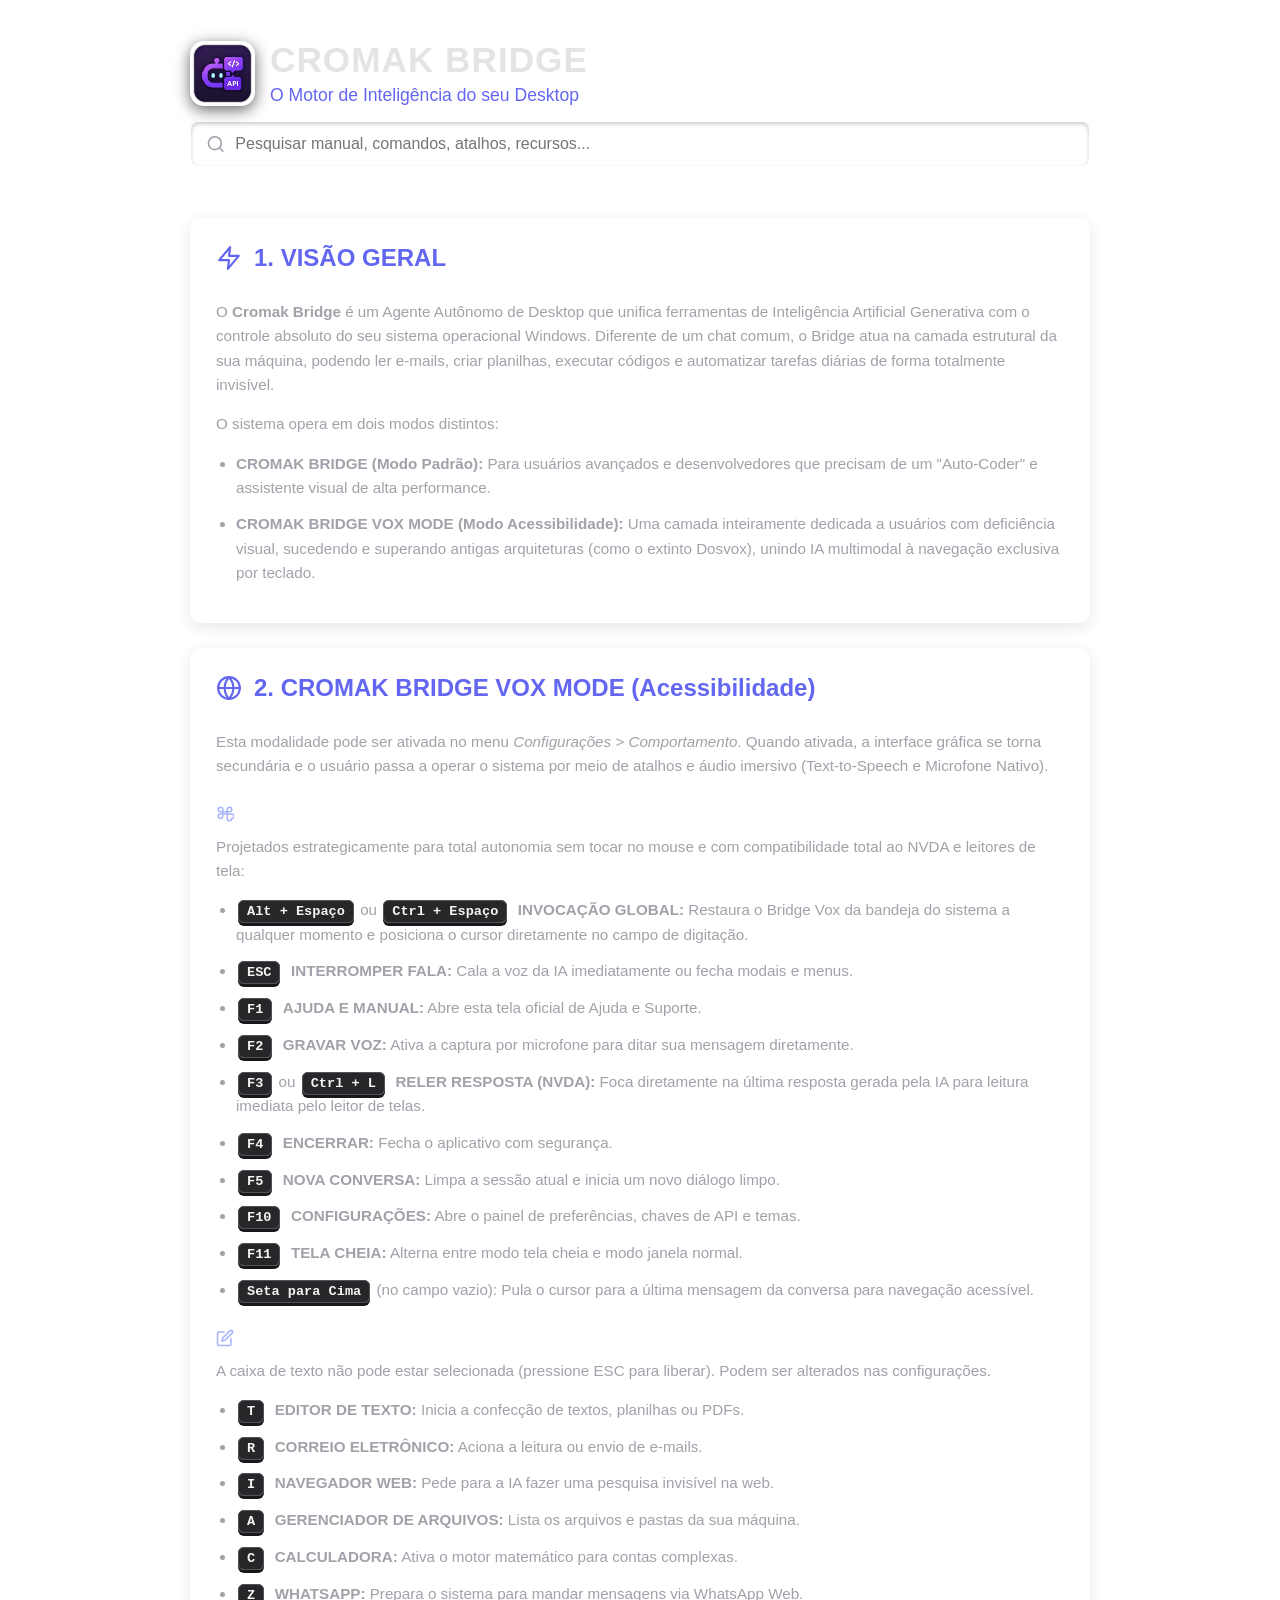
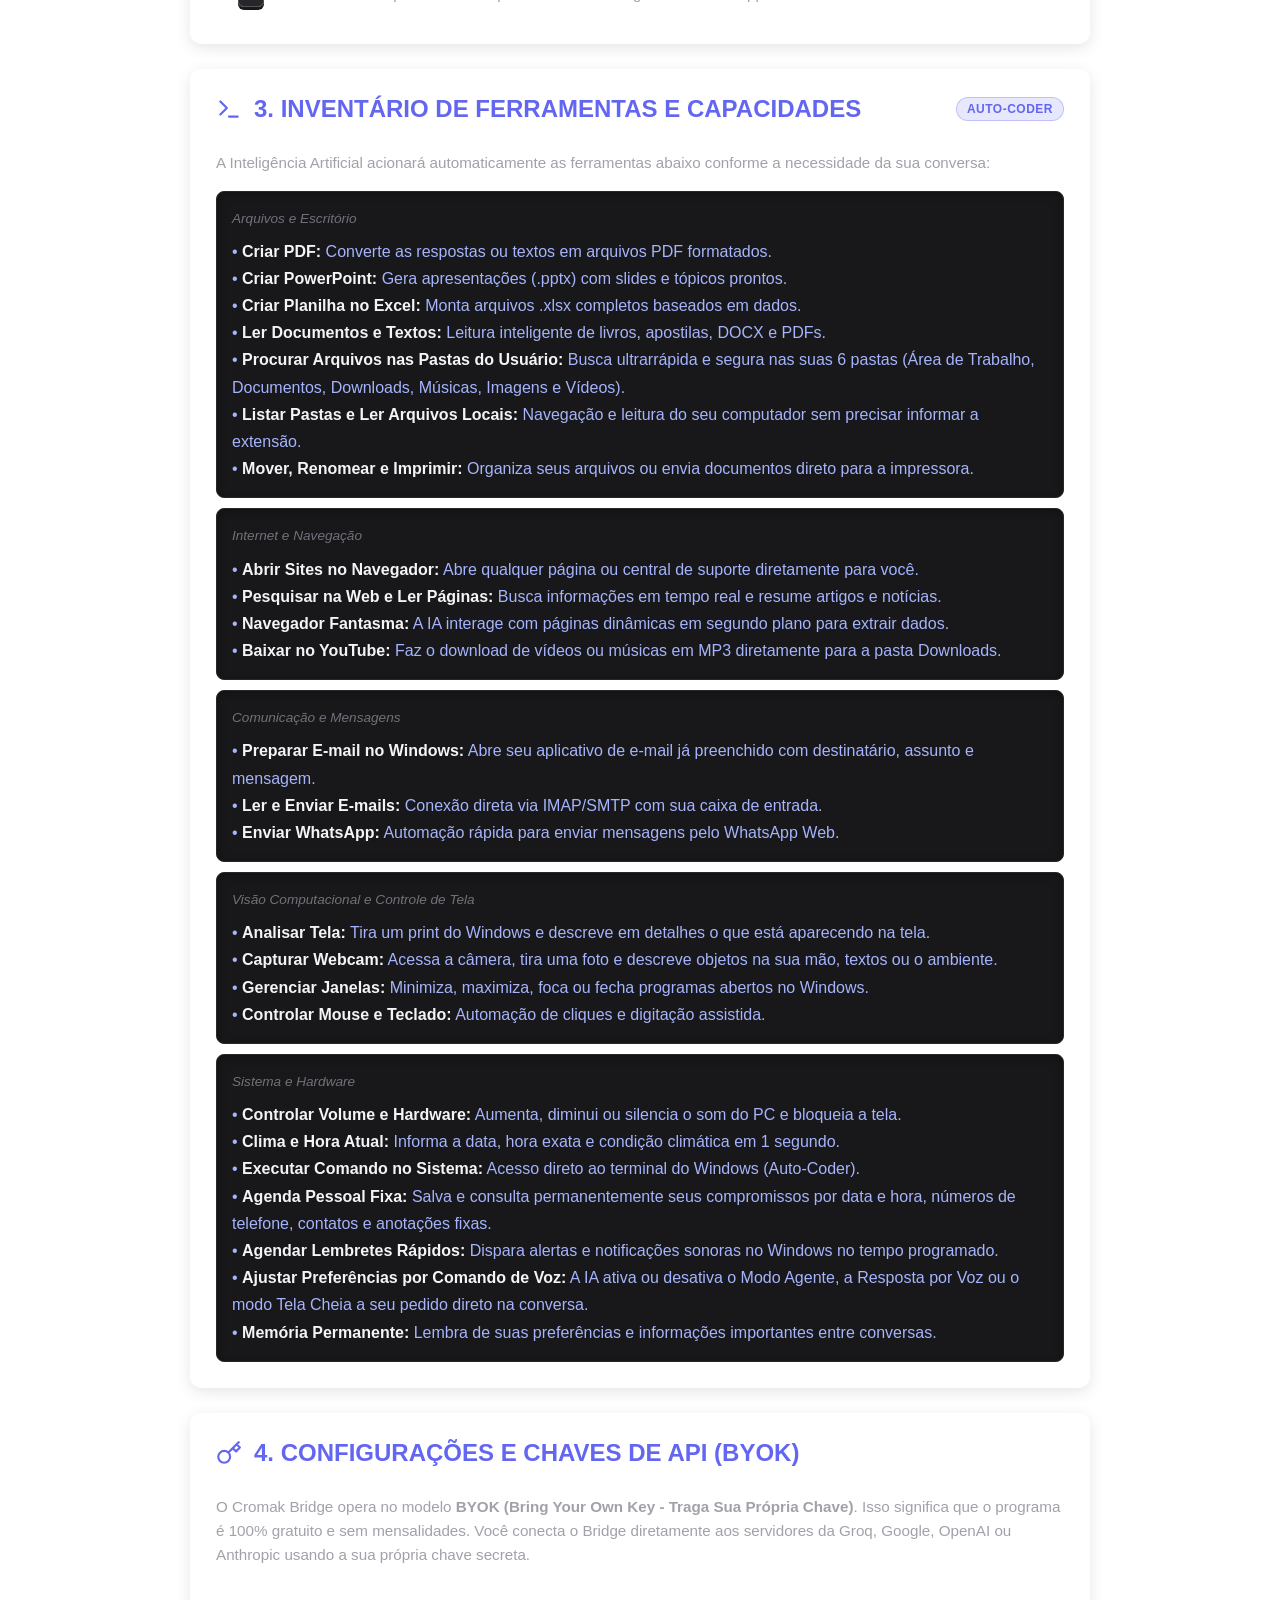
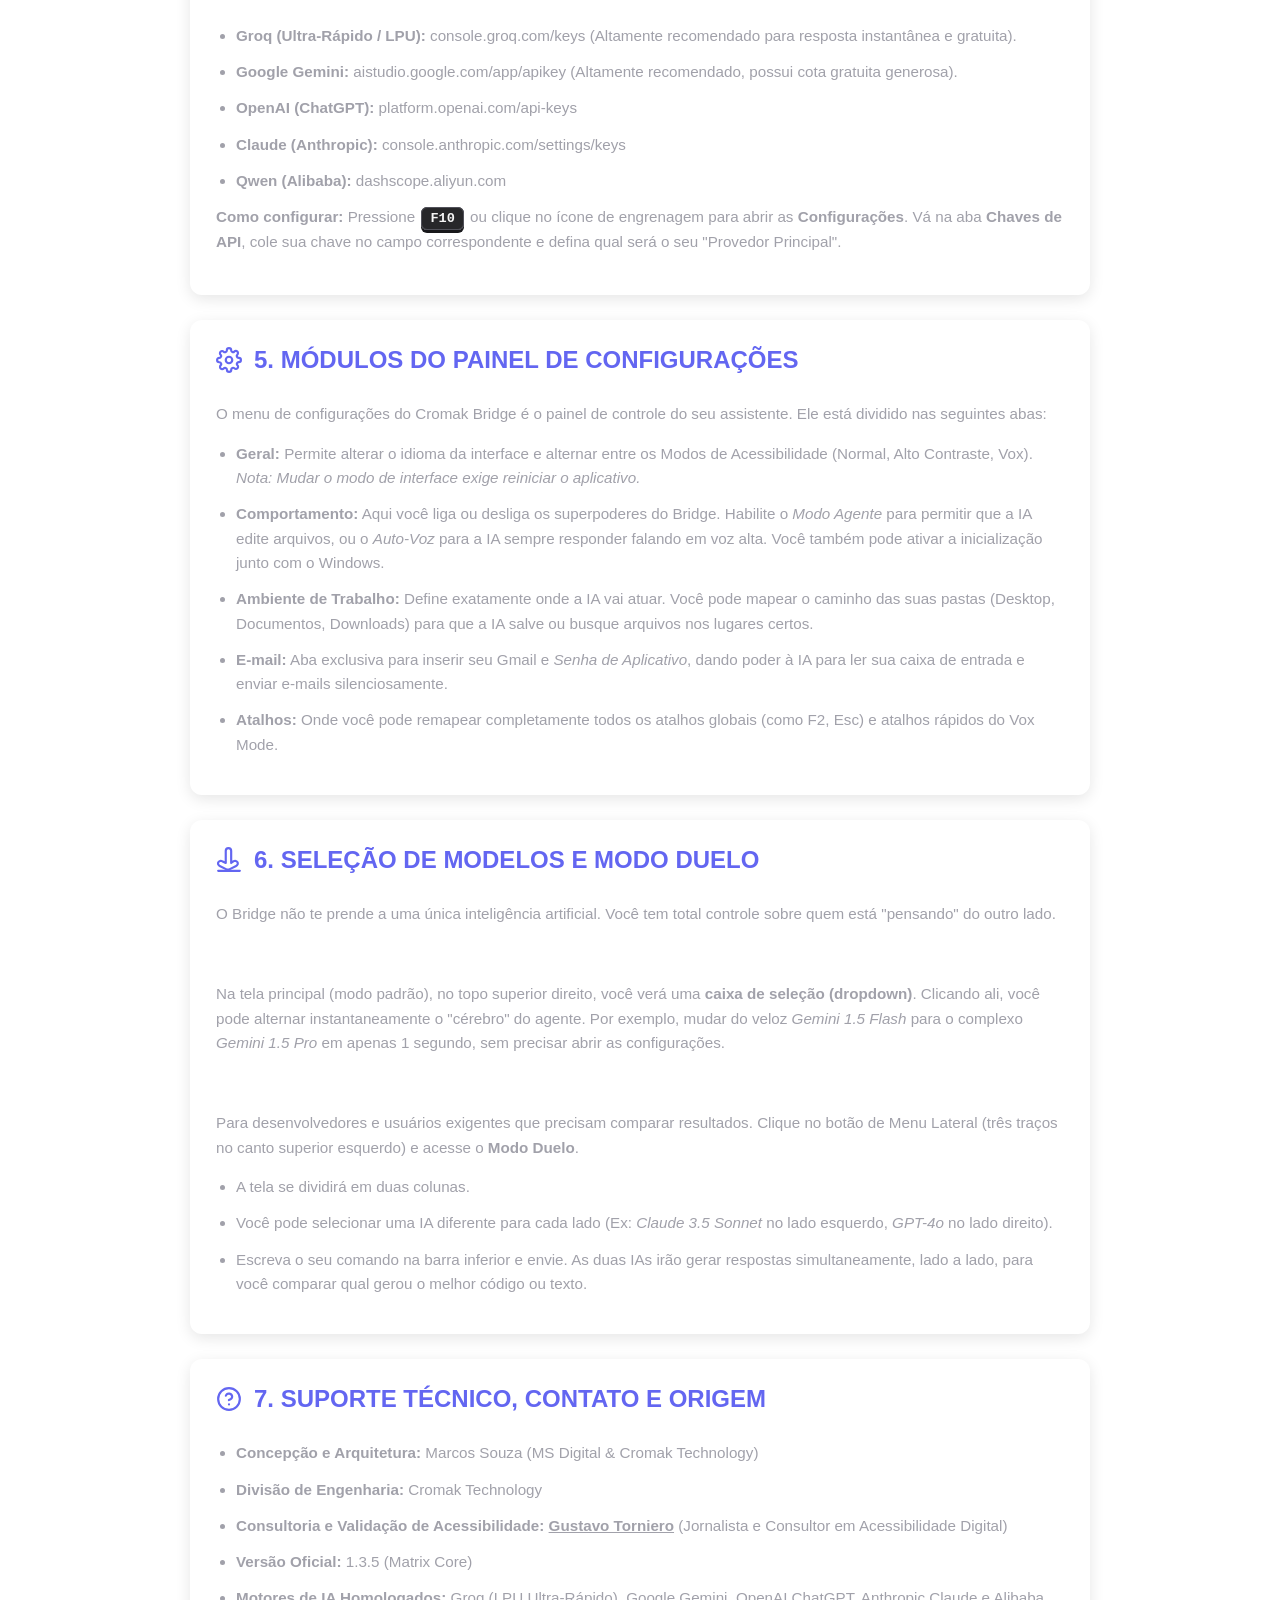
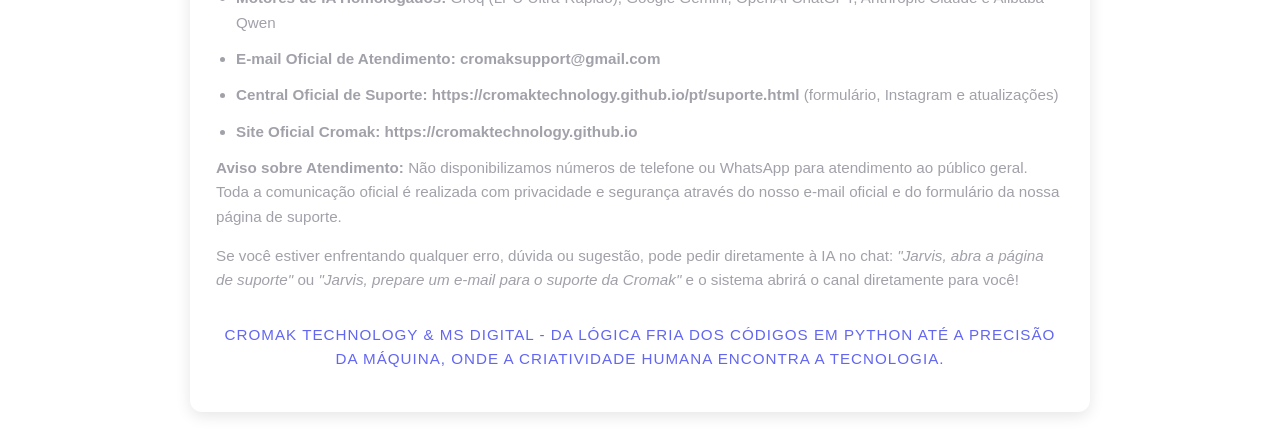
==== web/help.html @ 6c796ecb "Update Bridge Vox" ====
<!DOCTYPE html>
<html lang="pt-BR">
<head>
    <meta charset="UTF-8">
    <meta name="viewport" content="width=device-width, initial-scale=1.0">
    <title>Ajuda - Cromak Bridge</title>
    <link rel="icon" type="image/x-icon" href="cromak-bridge.ico">
    <link rel="stylesheet" href="lib/style.css">
    <style>
        body { padding: 40px; overflow-y: auto; align-items: flex-start; justify-content: flex-start; background: var(--bg-dark); font-family: 'Segoe UI', Tahoma, Geneva, Verdana, sans-serif; }
        .help-container { max-width: 900px; margin: 0 auto; width: 100%; }
        
        .help-header { border-bottom: 1px solid var(--border-glass); padding-bottom: 20px; margin-bottom: 30px; display: flex; flex-direction: column; gap: 15px; }
        .help-header-top { display: flex; align-items: center; gap: 15px; }
        .help-header h1 { font-size: 2.2rem; color: var(--text-primary); margin: 0; text-transform: uppercase; letter-spacing: 1px; }
        .help-header p { color: var(--accent-1); margin: 5px 0 0 0; font-weight: 500; font-size: 1.1rem; }
        
        .search-box { display: flex; align-items: center; background: var(--surface-1); border: 1px solid var(--border-glass); border-radius: 8px; padding: 12px 15px; box-shadow: inset 0 2px 4px rgba(0,0,0,0.2); }
        .search-box input { background: transparent; border: none; color: var(--text-primary); font-size: 1rem; width: 100%; outline: none; margin-left: 10px; }
        
        .help-section { background: rgba(255,255,255,0.02); border: 1px solid var(--border-glass); border-radius: 12px; padding: 25px; margin-bottom: 25px; transition: 0.3s; box-shadow: 0 4px 15px rgba(0,0,0,0.1); }
        .help-section:hover { border-color: rgba(99, 102, 241, 0.4); box-shadow: 0 4px 20px rgba(99, 102, 241, 0.15); transform: translateY(-2px); }
        
        .help-section h2 { color: var(--accent-1); font-size: 1.5rem; margin-top: 0; margin-bottom: 15px; display: flex; align-items: center; gap: 12px; border-bottom: 1px solid rgba(255,255,255,0.05); padding-bottom: 12px; }
        .help-section h3 { color: #fff; font-size: 1.1rem; margin-top: 25px; margin-bottom: 10px; display: flex; align-items: center; gap: 8px; }
        
        .help-section p { color: var(--text-secondary); line-height: 1.6; margin-bottom: 15px; font-size: 0.95rem; }
        .help-section ul { color: var(--text-secondary); line-height: 1.6; padding-left: 20px; font-size: 0.95rem; }
        .help-section li { margin-bottom: 12px; }
        
        .icon { stroke: var(--accent-1); width: 26px; height: 26px; }
        .sub-icon { stroke: #a5b4fc; width: 18px; height: 18px; }
        
        .cmd-block { background: #18181b; border: 1px solid #27272a; border-radius: 8px; padding: 15px; margin-top: 10px; font-family: monospace; color: #a5b4fc; line-height: 1.7; box-shadow: inset 0 2px 10px rgba(0,0,0,0.3); }
        .cmd-block span.title { color: #71717a; font-style: italic; display: block; margin-bottom: 8px; font-family: 'Segoe UI', sans-serif; font-size: 0.85rem; }
        .cmd-block b { color: #f4f4f5; }
        
        .kbd { background: #27272a; border: 1px solid #52525b; border-radius: 6px; padding: 3px 8px; color: #f4f4f5; font-size: 0.85rem; box-shadow: 0 3px 0 #18181b; font-family: monospace; font-weight: bold; margin: 0 2px; }
        
        .badge { background: rgba(99, 102, 241, 0.15); color: var(--accent-1); padding: 4px 10px; border-radius: 20px; font-size: 0.75rem; font-weight: bold; border: 1px solid rgba(99, 102, 241, 0.3); margin-left: auto; letter-spacing: 0.5px; }
        
        .no-results { display: none; text-align: center; color: var(--text-secondary); padding: 40px; font-size: 1.2rem; }
    </style>
</head>
<body>
    <div class="help-container">
        <div class="help-header">
            <div class="help-header-top">
                <img src="cromak-bridge.png" alt="Logo" width="65" style="border-radius: 14px; box-shadow: 0 4px 15px rgba(0,0,0,0.6);">
                <div>
                    <h1>CROMAK BRIDGE</h1>
                    <p>O Motor de Inteligência do seu Desktop</p>
                </div>
            </div>
            
            <div class="search-box">
                <svg viewBox="0 0 24 24" fill="none" stroke-width="2" stroke-linecap="round" stroke-linejoin="round" style="width: 20px; height: 20px; stroke: var(--text-secondary);"><circle cx="11" cy="11" r="8"></circle><line x1="21" y1="21" x2="16.65" y2="16.65"></line></svg>
                <input type="text" id="searchInput" placeholder="Pesquisar manual, comandos, atalhos, recursos..." onkeyup="filtrarAjuda()">
            </div>
        </div>

        <div id="noResults" class="no-results">Nenhum tópico encontrado para sua pesquisa.</div>

        <!-- VISÃO GERAL -->
        <div class="help-section searchable">
            <h2>
                <svg class="icon" viewBox="0 0 24 24" fill="none" stroke-width="2" stroke-linecap="round" stroke-linejoin="round"><polygon points="13 2 3 14 12 14 11 22 21 10 12 10 13 2"></polygon></svg>
                1. VISÃO GERAL
            </h2>
            <p>O <b>Cromak Bridge</b> é um Agente Autônomo de Desktop que unifica ferramentas de Inteligência Artificial Generativa com o controle absoluto do seu sistema operacional Windows. Diferente de um chat comum, o Bridge atua na camada estrutural da sua máquina, podendo ler e-mails, criar planilhas, executar códigos e automatizar tarefas diárias de forma totalmente invisível.</p>
            <p>O sistema opera em dois modos distintos:</p>
            <ul>
                <li><b>CROMAK BRIDGE (Modo Padrão):</b> Para usuários avançados e desenvolvedores que precisam de um "Auto-Coder" e assistente visual de alta performance.</li>
                <li><b>CROMAK BRIDGE VOX MODE (Modo Acessibilidade):</b> Uma camada inteiramente dedicada a usuários com deficiência visual, sucedendo e superando antigas arquiteturas (como o extinto Dosvox), unindo IA multimodal à navegação exclusiva por teclado.</li>
            </ul>
        </div>

        <!-- ACESSIBILIDADE E ATALHOS -->
        <div class="help-section searchable">
            <h2>
                <svg class="icon" viewBox="0 0 24 24" fill="none" stroke-width="2" stroke-linecap="round" stroke-linejoin="round"><circle cx="12" cy="12" r="10"></circle><path d="M12 2a14.5 14.5 0 0 0 0 20 14.5 14.5 0 0 0 0-20"></path><path d="M2 12h20"></path></svg>
                2. CROMAK BRIDGE VOX MODE (Acessibilidade)
            </h2>
            <p>Esta modalidade pode ser ativada no menu <i>Configurações > Comportamento</i>. Quando ativada, a interface gráfica se torna secundária e o usuário passa a operar o sistema por meio de atalhos e áudio imersivo (Text-to-Speech e Microfone Nativo).</p>
            
            <h3><svg class="sub-icon" viewBox="0 0 24 24" fill="none" stroke-width="2" stroke-linecap="round" stroke-linejoin="round"><path d="M18 3a3 3 0 0 0-3 3v12a3 3 0 0 0 3 3 3 3 0 0 0 3-3 3 3 0 0 0 3-3 3 3 0 0 0-3-3H6a3 3 0 0 0-3 3 3 3 0 0 0 3 3 3 3 0 0 0 3-3V6a3 3 0 0 0-3-3 3 3 0 0 0-3 3 3 3 0 0 0 3 3h12a3 3 0 0 0 3-3 3 3 0 0 0-3-3z"></path></svg> 2.1 ATALHOS GLOBAIS E DE NAVEGAÇÃO ACESSÍVEL</h3>
            <p>Projetados estrategicamente para total autonomia sem tocar no mouse e com compatibilidade total ao NVDA e leitores de tela:</p>
            <ul>
                <li><span class="kbd">Alt + Espaço</span> ou <span class="kbd">Ctrl + Espaço</span> &nbsp;<b>INVOCAÇÃO GLOBAL:</b> Restaura o Bridge Vox da bandeja do sistema a qualquer momento e posiciona o cursor diretamente no campo de digitação.</li>
                <li><span class="kbd">ESC</span> &nbsp;<b>INTERROMPER FALA:</b> Cala a voz da IA imediatamente ou fecha modais e menus.</li>
                <li><span class="kbd">F1</span> &nbsp;<b>AJUDA E MANUAL:</b> Abre esta tela oficial de Ajuda e Suporte.</li>
                <li><span class="kbd">F2</span> &nbsp;<b>GRAVAR VOZ:</b> Ativa a captura por microfone para ditar sua mensagem diretamente.</li>
                <li><span class="kbd">F3</span> ou <span class="kbd">Ctrl + L</span> &nbsp;<b>RELER RESPOSTA (NVDA):</b> Foca diretamente na última resposta gerada pela IA para leitura imediata pelo leitor de telas.</li>
                <li><span class="kbd">F4</span> &nbsp;<b>ENCERRAR:</b> Fecha o aplicativo com segurança.</li>
                <li><span class="kbd">F5</span> &nbsp;<b>NOVA CONVERSA:</b> Limpa a sessão atual e inicia um novo diálogo limpo.</li>
                <li><span class="kbd">F10</span> &nbsp;<b>CONFIGURAÇÕES:</b> Abre o painel de preferências, chaves de API e temas.</li>
                <li><span class="kbd">F11</span> &nbsp;<b>TELA CHEIA:</b> Alterna entre modo tela cheia e modo janela normal.</li>
                <li><span class="kbd">Seta para Cima</span> (no campo vazio): Pula o cursor para a última mensagem da conversa para navegação acessível.</li>
            </ul>

            <h3><svg class="sub-icon" viewBox="0 0 24 24" fill="none" stroke-width="2" stroke-linecap="round" stroke-linejoin="round"><path d="M11 4H4a2 2 0 0 0-2 2v14a2 2 0 0 0 2 2h14a2 2 0 0 0 2-2v-7"></path><path d="M18.5 2.5a2.121 2.121 0 0 1 3 3L12 15l-4 1 1-4 9.5-9.5z"></path></svg> 2.2 ATALHOS DE ACESSOS RÁPIDOS (Letra Única)</h3>
            <p>A caixa de texto não pode estar selecionada (pressione ESC para liberar). Podem ser alterados nas configurações.</p>
            <ul>
                <li><span class="kbd">T</span> &nbsp;<b>EDITOR DE TEXTO:</b> Inicia a confecção de textos, planilhas ou PDFs.</li>
                <li><span class="kbd">R</span> &nbsp;<b>CORREIO ELETRÔNICO:</b> Aciona a leitura ou envio de e-mails.</li>
                <li><span class="kbd">I</span> &nbsp;<b>NAVEGADOR WEB:</b> Pede para a IA fazer uma pesquisa invisível na web.</li>
                <li><span class="kbd">A</span> &nbsp;<b>GERENCIADOR DE ARQUIVOS:</b> Lista os arquivos e pastas da sua máquina.</li>
                <li><span class="kbd">C</span> &nbsp;<b>CALCULADORA:</b> Ativa o motor matemático para contas complexas.</li>
                <li><span class="kbd">Z</span> &nbsp;<b>WHATSAPP:</b> Prepara o sistema para mandar mensagens via WhatsApp Web.</li>
            </ul>
        </div>

        <!-- CAPACIDADES DO MOTOR -->
        <div class="help-section searchable">
            <h2>
                <svg aria-hidden="true" class="icon" viewBox="0 0 24 24" fill="none" stroke-width="2" stroke-linecap="round" stroke-linejoin="round"><polyline points="4 17 10 11 4 5"></polyline><line x1="12" y1="19" x2="20" y2="19"></line></svg>
                3. INVENTÁRIO DE FERRAMENTAS E CAPACIDADES
                <span class="badge">AUTO-CODER</span>
            </h2>
            <p>A Inteligência Artificial acionará automaticamente as ferramentas abaixo conforme a necessidade da sua conversa:</p>

            <div class="cmd-block" style="font-family: 'Segoe UI', sans-serif;">
                <span class="title">Arquivos e Escritório</span>
                • <b>Criar PDF:</b> Converte as respostas ou textos em arquivos PDF formatados.<br>
                • <b>Criar PowerPoint:</b> Gera apresentações (.pptx) com slides e tópicos prontos.<br>
                • <b>Criar Planilha no Excel:</b> Monta arquivos .xlsx completos baseados em dados.<br>
                • <b>Ler Documentos e Textos:</b> Leitura inteligente de livros, apostilas, DOCX e PDFs.<br>
                • <b>Procurar Arquivos nas Pastas do Usuário:</b> Busca ultrarrápida e segura nas suas 6 pastas (Área de Trabalho, Documentos, Downloads, Músicas, Imagens e Vídeos).<br>
                • <b>Listar Pastas e Ler Arquivos Locais:</b> Navegação e leitura do seu computador sem precisar informar a extensão.<br>
                • <b>Mover, Renomear e Imprimir:</b> Organiza seus arquivos ou envia documentos direto para a impressora.
            </div>

            <div class="cmd-block" style="font-family: 'Segoe UI', sans-serif;">
                <span class="title">Internet e Navegação</span>
                • <b>Abrir Sites no Navegador:</b> Abre qualquer página ou central de suporte diretamente para você.<br>
                • <b>Pesquisar na Web e Ler Páginas:</b> Busca informações em tempo real e resume artigos e notícias.<br>
                • <b>Navegador Fantasma:</b> A IA interage com páginas dinâmicas em segundo plano para extrair dados.<br>
                • <b>Baixar no YouTube:</b> Faz o download de vídeos ou músicas em MP3 diretamente para a pasta Downloads.
            </div>

            <div class="cmd-block" style="font-family: 'Segoe UI', sans-serif;">
                <span class="title">Comunicação e Mensagens</span>
                • <b>Preparar E-mail no Windows:</b> Abre seu aplicativo de e-mail já preenchido com destinatário, assunto e mensagem.<br>
                • <b>Ler e Enviar E-mails:</b> Conexão direta via IMAP/SMTP com sua caixa de entrada.<br>
                • <b>Enviar WhatsApp:</b> Automação rápida para enviar mensagens pelo WhatsApp Web.
            </div>

            <div class="cmd-block" style="font-family: 'Segoe UI', sans-serif;">
                <span class="title">Visão Computacional e Controle de Tela</span>
                • <b>Analisar Tela:</b> Tira um print do Windows e descreve em detalhes o que está aparecendo na tela.<br>
                • <b>Capturar Webcam:</b> Acessa a câmera, tira uma foto e descreve objetos na sua mão, textos ou o ambiente.<br>
                • <b>Gerenciar Janelas:</b> Minimiza, maximiza, foca ou fecha programas abertos no Windows.<br>
                • <b>Controlar Mouse e Teclado:</b> Automação de cliques e digitação assistida.
            </div>

            <div class="cmd-block" style="font-family: 'Segoe UI', sans-serif;">
                <span class="title">Sistema e Hardware</span>
                • <b>Controlar Volume e Hardware:</b> Aumenta, diminui ou silencia o som do PC e bloqueia a tela.<br>
                • <b>Clima e Hora Atual:</b> Informa a data, hora exata e condição climática em 1 segundo.<br>
                • <b>Executar Comando no Sistema:</b> Acesso direto ao terminal do Windows (Auto-Coder).<br>
                • <b>Agenda Pessoal Fixa:</b> Salva e consulta permanentemente seus compromissos por data e hora, números de telefone, contatos e anotações fixas.<br>
                • <b>Agendar Lembretes Rápidos:</b> Dispara alertas e notificações sonoras no Windows no tempo programado.<br>
                • <b>Ajustar Preferências por Comando de Voz:</b> A IA ativa ou desativa o Modo Agente, a Resposta por Voz ou o modo Tela Cheia a seu pedido direto na conversa.<br>
                • <b>Memória Permanente:</b> Lembra de suas preferências e informações importantes entre conversas.
            </div>
        </div>

        
        <!-- CHAVES DE API -->
        <div class="help-section searchable">
            <h2>
                <svg aria-hidden="true" class="icon" viewBox="0 0 24 24" fill="none" stroke-width="2" stroke-linecap="round" stroke-linejoin="round"><path d="M21 2l-2 2m-7.61 7.61a5.5 5.5 0 1 1-7.778 7.778 5.5 5.5 0 0 1 7.777-7.777zm0 0L15.5 7.5m0 0l3 3L22 7l-3-3m-3.5 3.5L19 4"></path></svg>
                4. CONFIGURAÇÕES E CHAVES DE API (BYOK)
            </h2>
            <p>O Cromak Bridge opera no modelo <b>BYOK (Bring Your Own Key - Traga Sua Própria Chave)</b>. Isso significa que o programa é 100% gratuito e sem mensalidades. Você conecta o Bridge diretamente aos servidores da Groq, Google, OpenAI ou Anthropic usando a sua própria chave secreta.</p>
            
            <h3>Onde conseguir suas chaves (API Keys):</h3>
            <ul>
                <li><b>Groq (Ultra-Rápido / LPU):</b> <a href="#" onclick="pywebview.api.abrir_link('https://console.groq.com/keys')" style="color: var(--accent-2);">console.groq.com/keys</a> (Altamente recomendado para resposta instantânea e gratuita).</li>
                <li><b>Google Gemini:</b> <a href="#" onclick="pywebview.api.abrir_link('https://aistudio.google.com/app/apikey')" style="color: var(--accent-2);">aistudio.google.com/app/apikey</a> (Altamente recomendado, possui cota gratuita generosa).</li>
                <li><b>OpenAI (ChatGPT):</b> <a href="#" onclick="pywebview.api.abrir_link('https://platform.openai.com/api-keys')" style="color: var(--accent-2);">platform.openai.com/api-keys</a></li>
                <li><b>Claude (Anthropic):</b> <a href="#" onclick="pywebview.api.abrir_link('https://console.anthropic.com/settings/keys')" style="color: var(--accent-2);">console.anthropic.com/settings/keys</a></li>
                <li><b>Qwen (Alibaba):</b> <a href="#" onclick="pywebview.api.abrir_link('https://dashscope.aliyun.com/')" style="color: var(--accent-2);">dashscope.aliyun.com</a></li>
            </ul>
            <p><b>Como configurar:</b> Pressione <span class="kbd">F10</span> ou clique no ícone de engrenagem para abrir as <b>Configurações</b>. Vá na aba <b>Chaves de API</b>, cole sua chave no campo correspondente e defina qual será o seu "Provedor Principal".</p>
        </div>

        <!-- MÓDULOS DE CONFIGURAÇÃO -->
        <div class="help-section searchable">
            <h2>
                <svg class="icon" viewBox="0 0 24 24" fill="none" stroke-width="2" stroke-linecap="round" stroke-linejoin="round"><circle cx="12" cy="12" r="3"></circle><path d="M19.4 15a1.65 1.65 0 0 0 .33 1.82l.06.06a2 2 0 0 1 0 2.83 2 2 0 0 1-2.83 0l-.06-.06a1.65 1.65 0 0 0-1.82-.33 1.65 1.65 0 0 0-1 1.51V21a2 2 0 0 1-2 2 2 2 0 0 1-2-2v-.09A1.65 1.65 0 0 0 9 19.4a1.65 1.65 0 0 0-1.82.33l-.06.06a2 2 0 0 1-2.83 0 2 2 0 0 1 0-2.83l.06-.06a1.65 1.65 0 0 0 .33-1.82 1.65 1.65 0 0 0-1.51-1H3a2 2 0 0 1-2-2 2 2 0 0 1 2-2h.09A1.65 1.65 0 0 0 4.6 9a1.65 1.65 0 0 0-.33-1.82l-.06-.06a2 2 0 0 1 0-2.83 2 2 0 0 1 2.83 0l.06.06a1.65 1.65 0 0 0 1.82.33H9a1.65 1.65 0 0 0 1-1.51V3a2 2 0 0 1 2-2 2 2 0 0 1 2 2v.09a1.65 1.65 0 0 0 1 1.51 1.65 1.65 0 0 0 1.82-.33l.06-.06a2 2 0 0 1 2.83 0 2 2 0 0 1 0 2.83l-.06.06a1.65 1.65 0 0 0-.33 1.82V9a1.65 1.65 0 0 0 1.51 1H21a2 2 0 0 1 2 2 2 2 0 0 1-2 2h-.09a1.65 1.65 0 0 0-1.51 1z"></path></svg>
                5. MÓDULOS DO PAINEL DE CONFIGURAÇÕES
            </h2>
            <p>O menu de configurações do Cromak Bridge é o painel de controle do seu assistente. Ele está dividido nas seguintes abas:</p>
            <ul>
                <li><b>Geral:</b> Permite alterar o idioma da interface e alternar entre os Modos de Acessibilidade (Normal, Alto Contraste, Vox). <i>Nota: Mudar o modo de interface exige reiniciar o aplicativo.</i></li>
                <li><b>Comportamento:</b> Aqui você liga ou desliga os superpoderes do Bridge. Habilite o <i>Modo Agente</i> para permitir que a IA edite arquivos, ou o <i>Auto-Voz</i> para a IA sempre responder falando em voz alta. Você também pode ativar a inicialização junto com o Windows.</li>
                <li><b>Ambiente de Trabalho:</b> Define exatamente onde a IA vai atuar. Você pode mapear o caminho das suas pastas (Desktop, Documentos, Downloads) para que a IA salve ou busque arquivos nos lugares certos.</li>
                <li><b>E-mail:</b> Aba exclusiva para inserir seu Gmail e <i>Senha de Aplicativo</i>, dando poder à IA para ler sua caixa de entrada e enviar e-mails silenciosamente.</li>
                <li><b>Atalhos:</b> Onde você pode remapear completamente todos os atalhos globais (como F2, Esc) e atalhos rápidos do Vox Mode.</li>
            </ul>
        </div>

        <!-- SELEÇÃO E DUELO -->
        <div class="help-section searchable">
            <h2>
                <svg class="icon" viewBox="0 0 24 24" fill="none" stroke-width="2" stroke-linecap="round" stroke-linejoin="round"><path d="M14 14.76V3.5a2.5 2.5 0 0 0-5 0v11.26l-3.32-1.66a2.5 2.5 0 1 0-2.23 4.46l5.77 2.88a4 4 0 0 0 3.56 0l5.77-2.88a2.5 2.5 0 1 0-2.23-4.46L14 14.76z"></path><path d="M22 22H2"></path></svg>
                6. SELEÇÃO DE MODELOS E MODO DUELO
            </h2>
            <p>O Bridge não te prende a uma única inteligência artificial. Você tem total controle sobre quem está "pensando" do outro lado.</p>
            
            <h3>Troca Rápida na Interface</h3>
            <p>Na tela principal (modo padrão), no topo superior direito, você verá uma <b>caixa de seleção (dropdown)</b>. Clicando ali, você pode alternar instantaneamente o "cérebro" do agente. Por exemplo, mudar do veloz <i>Gemini 1.5 Flash</i> para o complexo <i>Gemini 1.5 Pro</i> em apenas 1 segundo, sem precisar abrir as configurações.</p>

            <h3>Modo Duelo (Tela Dividida)</h3>
            <p>Para desenvolvedores e usuários exigentes que precisam comparar resultados. Clique no botão de Menu Lateral (três traços no canto superior esquerdo) e acesse o <b>Modo Duelo</b>.</p>
            <ul>
                <li>A tela se dividirá em duas colunas.</li>
                <li>Você pode selecionar uma IA diferente para cada lado (Ex: <i>Claude 3.5 Sonnet</i> no lado esquerdo, <i>GPT-4o</i> no lado direito).</li>
                <li>Escreva o seu comando na barra inferior e envie. As duas IAs irão gerar respostas simultaneamente, lado a lado, para você comparar qual gerou o melhor código ou texto.</li>
            </ul>
        </div>

<!-- SUPORTE -->
        <div class="help-section searchable">
            <h2>
                <svg class="icon" viewBox="0 0 24 24" fill="none" stroke-width="2" stroke-linecap="round" stroke-linejoin="round"><circle cx="12" cy="12" r="10"></circle><path d="M9.09 9a3 3 0 0 1 5.83 1c0 2-3 3-3 3"></path><line x1="12" y1="17" x2="12.01" y2="17"></line></svg>
                7. SUPORTE TÉCNICO, CONTATO E ORIGEM
            </h2>
            <ul>
                <li><b>Concepção e Arquitetura:</b> Marcos Souza (MS Digital & Cromak Technology)</li>
                <li><b>Divisão de Engenharia:</b> Cromak Technology</li>
                <li><b>Consultoria e Validação de Acessibilidade:</b> <a href="https://torniero.com.br" target="_blank" style="color: var(--accent-2); text-decoration: underline; font-weight: bold;">Gustavo Torniero</a> (Jornalista e Consultor em Acessibilidade Digital)</li>
                <li><b>Versão Oficial:</b> 1.3.5 (Matrix Core)</li>
                <li><b>Motores de IA Homologados:</b> Groq (LPU Ultra-Rápido), Google Gemini, OpenAI ChatGPT, Anthropic Claude e Alibaba Qwen</li>
                <li><b>E-mail Oficial de Atendimento:</b> <a href="mailto:cromaksupport@gmail.com" style="color: var(--accent-2); text-decoration: none; font-weight: bold;">cromaksupport@gmail.com</a></li>
                <li><b>Central Oficial de Suporte:</b> <a href="https://cromaktechnology.github.io/pt/suporte.html" style="color: var(--accent-2); text-decoration: none; font-weight: bold;">https://cromaktechnology.github.io/pt/suporte.html</a> (formulário, Instagram e atualizações)</li>
                <li><b>Site Oficial Cromak:</b> <a href="https://cromaktechnology.github.io" style="color: var(--accent-2); text-decoration: none; font-weight: bold;">https://cromaktechnology.github.io</a></li>
            </ul>
            <p><b>Aviso sobre Atendimento:</b> Não disponibilizamos números de telefone ou WhatsApp para atendimento ao público geral. Toda a comunicação oficial é realizada com privacidade e segurança através do nosso e-mail oficial e do formulário da nossa página de suporte.</p>
            <p>Se você estiver enfrentando qualquer erro, dúvida ou sugestão, pode pedir diretamente à IA no chat: <i>"Jarvis, abra a página de suporte"</i> ou <i>"Jarvis, prepare um e-mail para o suporte da Cromak"</i> e o sistema abrirá o canal diretamente para você!</p>
            <p style="text-align: center; color: var(--accent-1); margin-top: 30px; font-weight: 500; letter-spacing: 1px;">CROMAK TECHNOLOGY & MS DIGITAL - DA LÓGICA FRIA DOS CÓDIGOS EM PYTHON ATÉ A PRECISÃO DA MÁQUINA, ONDE A CRIATIVIDADE HUMANA ENCONTRA A TECNOLOGIA.</p>
        </div>
    </div>

    <script>
        function filtrarAjuda() {
            let input = document.getElementById('searchInput');
            let filter = input.value.toUpperCase();
            let sections = document.getElementsByClassName('searchable');
            let hasResults = false;

            for (let i = 0; i < sections.length; i++) {
                let txtValue = sections[i].textContent || sections[i].innerText;
                if (txtValue.toUpperCase().indexOf(filter) > -1) {
                    sections[i].style.display = "";
                    hasResults = true;
                } else {
                    sections[i].style.display = "none";
                }
            }
            document.getElementById('noResults').style.display = hasResults ? 'none' : 'block';
        }
    </script>
</body>
</html>
---- web/lib/style.css ----
/* 1. VARIÁVEIS E CORES GLOBAIS */
        :root { --bg-primary: #09090b; --bg-glass: rgba(24, 24, 27, 0.7); --border-glass: rgba(255, 255, 255, 0.04); --text-primary: #e4e4e7; --text-secondary: #a1a1aa; --accent-1: #6366f1; --accent-gradient: linear-gradient(135deg, #6366f1 0%, #8b5cf6 100%); --success: #10b981; --radius: 16px; --transition: all 0.3s ease; }
        
        /* 2. BASE E TIPOGRAFIA */
        * { margin: 0; padding: 0; box-sizing: border-box; }
        body { font-family: 'Inter', sans-serif; background-color: var(--bg-primary); color: var(--text-primary); height: 100vh; overflow: hidden; display: flex; user-select: text; -webkit-user-select: text; }
        a { color: var(--accent-1); text-decoration: none; border-bottom: 1px dashed transparent; transition: var(--transition); }
        a:hover { color: #8b5cf6; border-bottom: 1px dashed #8b5cf6; }
        ::-webkit-scrollbar { width: 6px; }
        ::-webkit-scrollbar-thumb { background: rgba(255,255,255,0.1); border-radius: 10px; }
        
        /* 3. ESTRUTURA E BACKGROUND */
        #particleCanvas { position: fixed; top: 0; left: 0; width: 100%; height: 100%; z-index: 0; pointer-events: none; }
        .app-container { position: relative; z-index: 1; display: flex; width: 100%; height: 100%; padding: 16px; gap: 16px; }
        
        /* 4. MENU LATERAL (SIDEBAR) */
        .sidebar { width: 280px; background: var(--bg-glass); backdrop-filter: blur(6px); border: 1px solid var(--border-glass); border-radius: var(--radius); padding: 24px; display: flex; flex-direction: column; gap: 16px; transition: all 0.3s cubic-bezier(0.4, 0, 0.2, 1); }
.sidebar.desktop-hidden { width: 0 !important; padding-left: 0 !important; padding-right: 0 !important; border-width: 0 !important; margin-right: -16px; opacity: 0; overflow: hidden; }
        .logo-icon { display: none; }
        .logo-icon-img { width: 28px; height: 28px; border-radius: 6px; object-fit: cover; box-shadow: 0 4px 12px rgba(99, 102, 241, 0.4); flex-shrink: 0; }
        .logo { display: flex; align-items: center; gap: 10px; font-size: 1.4rem; font-weight: 700; background: var(--accent-gradient); -webkit-background-clip: text; background-clip: text; -webkit-text-fill-color: transparent; }
        .btn-new-chat { background: var(--accent-gradient); color: white; border: none; padding: 14px 20px; border-radius: 12px; font-weight: 600; cursor: pointer; transition: var(--transition); display: flex; align-items: center; justify-content: center; gap: 8px; width: 100%; }
        .btn-new-chat:hover { transform: translateY(-2px); box-shadow: 0 8px 25px rgba(99, 102, 241, 0.5); }
        .search-container { position: relative; width: 100%; }
        .search-container svg { position: absolute; left: 12px; top: 50%; transform: translateY(-50%); color: var(--text-secondary); pointer-events: none; }
        .search-bar { background: rgba(0,0,0,0.2); border: 1px solid var(--border-glass); color: white; padding: 10px 15px 10px 36px; border-radius: 8px; width: 100%; outline: none; font-size: 0.9rem; transition: var(--transition); }
        .search-bar:focus { border-color: var(--accent-1); }
        .session-list { flex: 1; overflow-y: auto; display: flex; flex-direction: column; gap: 5px; }
        .session-item { display: flex; justify-content: space-between; align-items: center; padding: 12px; border-radius: 8px; cursor: pointer; font-size: 0.9rem; color: var(--text-secondary); transition: 0.2s; border-left: 3px solid transparent; }
        .session-item:hover { background: rgba(255,255,255,0.05); color: var(--text-primary); }
        .session-item.active { background: rgba(99, 102, 241, 0.15); color: var(--text-primary); border-left-color: var(--accent-1); }
        .session-title { flex: 1; white-space: nowrap; overflow: hidden; text-overflow: ellipsis; }
        .session-actions { display: none; gap: 6px; }
        .session-item:hover .session-actions { display: flex; }
        .s-action-btn { background: transparent; border: none; color: var(--text-muted); cursor: pointer; font-size: 14px; padding: 2px; border-radius: 4px; }
        .s-action-btn:hover { background: rgba(255,255,255,0.1); color: white; }
        .settings-btn { background: transparent; color: var(--text-secondary); border: none; width: 100%; padding: 12px; border-radius: 8px; cursor: pointer; display: flex; align-items: center; gap: 10px; font-size: 0.85rem; transition: var(--transition); font-weight: 500; }
        .settings-btn:hover { background: rgba(255,255,255,0.05); color: var(--text-primary); }
        
        /* 5. ÁREA DE CHAT (MENSAGENS) */
        .chat-area { position: relative; flex: 1; display: flex; flex-direction: column; background: var(--bg-glass); backdrop-filter: blur(4px); border: 1px solid var(--border-glass); border-radius: var(--radius); overflow: hidden; }
        .chat-header { padding: 20px 32px; border-bottom: 1px solid var(--border-glass); display: flex; align-items: center; justify-content: space-between; }
        .model-dropdown { background: rgba(255, 255, 255, 0.05); border: 1px solid var(--border-glass); color: var(--text-primary); padding: 8px 16px; border-radius: 12px; font-size: 1rem; font-weight: 600; outline: none; cursor: pointer; transition: var(--transition); }
        .model-dropdown:hover { border-color: var(--accent-1); }
        .model-dropdown option { background: var(--bg-primary); }
        .messages-container { flex: 1; padding: 32px; overflow-y: auto; display: flex; flex-direction: column; gap: 10px; }
        .message-wrapper { display: flex; flex-direction: column; margin-bottom: 5px; animation: fadeIn 0.3s ease; }
        .wrapper-user { align-items: flex-end; }
        .wrapper-ia { align-items: flex-start; }
        .message { max-width: 75%; padding: 16px 20px; border-radius: 16px; font-size: 0.85rem; line-height: 1.6; word-wrap: break-word; cursor: text; }
        .message.user { background: var(--accent-gradient); color: white; border-bottom-right-radius: 4px; box-shadow: 0 4px 15px rgba(99, 102, 241, 0.2); }
        .message.ia { background: rgba(255,255,255,0.05); border: 1px solid var(--border-glass); border-bottom-left-radius: 4px; }
        .message pre { background-color: #1a1b26; padding: 15px; border-radius: 8px; overflow-x: auto; margin: 10px 0; border: 1px solid var(--border-glass); }
        .message code { font-family: 'Consolas', monospace; font-size: 0.9rem; }
        .message img { max-width: 100%; max-height: 350px; object-fit: contain; border-radius: 8px; margin-bottom: 8px; }
        .message-actions { display: flex; gap: 8px; padding: 4px 8px; opacity: 0; transition: opacity 0.2s ease; }
        .message-wrapper:hover .message-actions { opacity: 1; }
        .action-btn { background: transparent; border: none; color: var(--text-secondary); cursor: pointer; display: flex; align-items: center; justify-content: center; width: 32px; height: 32px; border-radius: 8px; transition: all 0.2s; }
        .action-btn:hover { background: rgba(255,255,255,0.1); color: var(--text-primary); }
        
        /* 6. ÁREA DE INPUT E BOTÕES */
        .input-area { padding: 24px 32px; border-top: 1px solid var(--border-glass); background: rgba(0,0,0,0.2); }
        .input-container { display: flex; align-items: center; gap: 12px; background: rgba(255,255,255,0.05); border: 1px solid var(--border-glass); border-radius: 14px; padding: 8px 8px 8px 20px; }
        .input-container input { flex: 1; background: transparent; border: none; outline: none; color: var(--text-primary); font-size: 0.85rem; }
        .icon-btn { width: 40px; height: 40px; display: flex; align-items: center; justify-content: center; background: transparent; border: none; border-radius: 10px; color: var(--text-secondary); cursor: pointer; transition: var(--transition); }
        .icon-btn:hover { background: rgba(255,255,255,0.1); color: var(--text-primary); }
        
.btn-stop { background: #ef4444; color: white; border: none; width: 44px; height: 44px; border-radius: 10px; display: flex; align-items: center; justify-content: center; cursor: pointer; transition: var(--transition); }
.btn-stop:hover { transform: scale(1.05); }
.btn-send { background: var(--accent-gradient); color: white; border: none; width: 44px; height: 44px; border-radius: 10px; display: flex; align-items: center; justify-content: center; cursor: pointer; transition: var(--transition); }
        .btn-send:hover { transform: scale(1.05); }
        .btn-send:disabled { opacity: 0.5; cursor: not-allowed; transform: none; }
        .suggestion-chip { background: transparent; border: 1px solid var(--border-glass); color: var(--text-primary); padding: 12px 20px; border-radius: 12px; font-size: 0.9rem; cursor: pointer; transition: var(--transition); }
        .suggestion-chip:hover { background: rgba(255,255,255,0.05); border-color: var(--accent-1); transform: translateY(-2px); }
        
        /* 7. ANIMAÇÕES E MODAIS */
        .typing-indicator { display: flex; gap: 6px; padding: 4px 8px; align-items: center; justify-content: center; height: 24px; }
        .typing-dot { width: 8px; height: 8px; background: var(--text-secondary); border-radius: 50%; animation: typing 1.4s infinite ease-in-out both; }
        .typing-dot:nth-child(1) { animation-delay: -0.32s; }
        .typing-dot:nth-child(2) { animation-delay: -0.16s; }
        @keyframes typing { 0%, 80%, 100% { transform: scale(0); opacity: 0.5; } 40% { transform: scale(1); opacity: 1; } }
        @keyframes fadeIn { from { opacity: 0; transform: translateY(10px); } to { opacity: 1; transform: translateY(0); } }
        .api-setup-overlay, .settings-modal { position: fixed; top: 0; left: 0; width: 100%; height: 100%; background: rgba(9, 9, 11, 0.95); backdrop-filter: blur(10px); z-index: 2000; display: flex; align-items: center; justify-content: center; transition: opacity 0.4s ease; }
        .settings-modal { display: none; opacity: 0; background: rgba(9, 9, 11, 0.8); z-index: 3000; }
        .api-setup-box, .settings-content { background: var(--bg-glass); border: 1px solid var(--border-glass); border-radius: 24px; padding: 40px; max-width: 450px; width: 90%; text-align: center; box-shadow: 0 20px 40px rgba(0,0,0,0.5); }
        .api-setup-box input, .settings-input { width: 100%; padding: 14px 20px; background: rgba(0,0,0,0.2); border: 1px solid var(--border-glass); border-radius: 12px; color: white; font-size: 1rem; outline: none; transition: var(--transition); margin-bottom: 16px; }
        .api-setup-box input:focus, .settings-input:focus { border-color: var(--accent-1); }
        .settings-header { display: flex; justify-content: space-between; align-items: center; padding: 20px 24px; border-bottom: 1px solid var(--border-glass); margin-bottom: 0; }
        .close-btn { background: transparent; border: none; color: var(--text-secondary); font-size: 1.5rem; cursor: pointer; transition: 0.2s; }
        .close-btn:hover { color: #ef4444; }
        
        /* 8. MOBILE (RESPONSIVIDADE) */
        .hamburger-btn { display: none; position: fixed; top: 20px; left: 20px; z-index: 1000; width: 44px; height: 44px; background: var(--bg-glass); border: 1px solid var(--border-glass); border-radius: 12px; cursor: pointer; flex-direction: column; align-items: center; justify-content: center; gap: 5px; }
        .hamburger-line { width: 20px; height: 2px; background: var(--text-primary); border-radius: 2px; transition: var(--transition); }
        @media (max-width: 768px) { .hamburger-btn { display: flex; } .sidebar { position: fixed; top: 0; left: 0; height: 100%; z-index: 999; background: var(--bg-primary); transform: translateX(-100%); } .sidebar.active { transform: translateX(0); } .logo { padding-left: 50px; } .chat-header { padding: 20px 20px 20px 70px; } .messages-container { padding: 20px; } .input-area { padding: 16px; } }
        
        /* 9. CUSTOM DIALOGS (ALERTS & PROMPTS) */
        .custom-dialog-overlay { position: fixed; top: 0; left: 0; width: 100%; height: 100%; background: rgba(9, 9, 11, 0.85); backdrop-filter: blur(5px); z-index: 4000; display: none; align-items: center; justify-content: center; opacity: 0; transition: opacity 0.2s ease; }
        .custom-dialog-box { background: var(--bg-glass); border: 1px solid var(--border-glass); border-radius: 16px; padding: 24px; width: 90%; max-width: 350px; box-shadow: 0 10px 30px rgba(0,0,0,0.5); text-align: left; transform: scale(0.95); transition: transform 0.2s ease; }
        .custom-dialog-box h3 { font-size: 1.1rem; margin-bottom: 8px; color: var(--text-primary); }
        .custom-dialog-box p { font-size: 0.9rem; color: var(--text-secondary); line-height: 1.5; }
        .dialog-actions { display: flex; justify-content: flex-end; gap: 10px; margin-top: 24px; }
        .dialog-btn { padding: 8px 16px; border-radius: 8px; font-size: 0.9rem; font-weight: 500; cursor: pointer; transition: 0.2s; border: none; }
        .dialog-btn.cancel { background: transparent; color: var(--text-secondary); border: 1px solid var(--border-glass); }
        .dialog-btn.cancel:hover { background: rgba(255,255,255,0.05); color: var(--text-primary); }
        .dialog-btn.confirm { background: var(--accent-gradient); color: white; }
        .dialog-btn.confirm:hover { transform: translateY(-1px); box-shadow: 0 4px 12px rgba(99, 102, 241, 0.4); }
        .dialog-btn.danger { background: #ef4444; color: white; }
        .dialog-btn.danger:hover { background: #dc2626; box-shadow: 0 4px 12px rgba(239, 68, 68, 0.4); }
        
        /* 10. POP-UP MENU (CONFIGURAÇÕES) */
        .settings-popup { display: none; position: absolute; bottom: 65px; left: 0; width: 100%; background: var(--bg-glass); backdrop-filter: blur(16px); border: 1px solid var(--border-glass); border-radius: 12px; padding: 8px; box-shadow: 0 -10px 30px rgba(0,0,0,0.5); z-index: 100; opacity: 0; transform: translateY(10px); transition: all 0.2s ease; flex-direction: column; }
        .settings-popup.active { opacity: 1; transform: translateY(0); }
        .settings-popup button { background: transparent; border: none; color: var(--text-primary); padding: 12px; border-radius: 8px; display: flex; align-items: center; gap: 12px; font-size: 0.9rem; cursor: pointer; transition: 0.2s; width: 100%; text-align: left; }
        .settings-popup button:hover { background: rgba(255,255,255,0.05); color: var(--accent-1); }
        .popup-divider { height: 1px; background: var(--border-glass); margin: 4px 0; }
        
        /* 11. ANEXOS E DRAG & DROP */
        .attachment-menu { display: none; position: absolute; bottom: 85px; left: 32px; background: var(--bg-glass); backdrop-filter: blur(16px); border: 1px solid var(--border-glass); border-radius: 12px; padding: 12px; box-shadow: 0 -10px 30px rgba(0,0,0,0.5); z-index: 100; width: 220px; flex-direction: column; opacity: 0; transform: translateY(10px); transition: all 0.2s ease; }
        .attachment-menu.active { opacity: 1; transform: translateY(0); }
        .attachment-menu-header { font-size: 0.75rem; font-weight: 600; color: var(--text-secondary); margin-bottom: 8px; padding-left: 8px; text-transform: uppercase; letter-spacing: 0.5px; }
        .attachment-menu button { background: transparent; border: none; color: var(--text-primary); padding: 10px 8px; border-radius: 8px; display: flex; align-items: center; gap: 12px; font-size: 0.9rem; cursor: pointer; transition: 0.2s; text-align: left; }
        .attachment-menu button:hover { background: rgba(255,255,255,0.05); color: var(--accent-1); }
        .drag-overlay { display: none; position: absolute; top: 0; left: 0; width: 100%; height: 100%; background: rgba(99, 102, 241, 0.1); backdrop-filter: blur(4px); border: 2px dashed var(--accent-1); z-index: 5000; align-items: center; justify-content: center; flex-direction: column; color: var(--accent-1); font-size: 1.2rem; font-weight: 600; pointer-events: none; }
        .chat-area.drag-active .drag-overlay { display: flex; }
        
        /* NOVO: MENUS DROPDOWN CUSTOMIZADOS PARA SUBSTITUIR OS SELECTS */
        .custom-select-container { position: relative; display: inline-block; }
        .custom-select-trigger { display: inline-flex; align-items: center; justify-content: space-between; background: rgba(255, 255, 255, 0.05); border: 1px solid var(--border-glass); color: var(--text-primary); padding: 8px 16px; border-radius: 12px; font-size: 0.85rem; font-weight: 600; cursor: pointer; transition: var(--transition); user-select: none; }
        .custom-select-trigger:hover { border-color: var(--accent-1); }
        .custom-select-dropdown { display: none; position: absolute; top: calc(100% + 8px); left: 0; background: var(--bg-glass); backdrop-filter: blur(16px); border: 1px solid var(--border-glass); border-radius: 12px; padding: 6px; box-shadow: 0 10px 30px rgba(0,0,0,0.5); z-index: 9999; width: max-content; min-width: 100%; flex-direction: column; opacity: 0; transform: translateY(-10px); transition: all 0.2s ease; max-height: 350px; overflow-y: auto; }
        .custom-select-dropdown.active { opacity: 1; transform: translateY(0); }
        .custom-select-dropdown button { background: transparent; border: none; color: var(--text-primary); padding: 8px 16px; border-radius: 8px; font-size: 0.9rem; cursor: pointer; transition: 0.2s; text-align: left; width: 100%; }
        .custom-select-dropdown button:hover { background: rgba(255,255,255,0.05); color: var(--accent-1); }
        
        /* CHIPS DE ANEXO (DOCUMENTOS) E MODAL DE IMAGEM */
        .attachment-chip { display: inline-flex; align-items: center; background: rgba(0, 0, 0, 0.4); border: 1px solid var(--border-glass); border-radius: 8px; padding: 10px 14px; margin-bottom: 12px; font-size: 0.9rem; font-weight: 600; cursor: pointer; transition: var(--transition); color: var(--text-primary); box-shadow: 0 4px 10px rgba(0,0,0,0.2); }
        .attachment-chip:hover { background: rgba(255, 255, 255, 0.05); border-color: var(--accent-1); transform: translateY(-2px); }
        #imageModal { display: none; position: fixed; top: 0; left: 0; width: 100%; height: 100%; background: rgba(0, 0, 0, 0.9); z-index: 9999; align-items: center; justify-content: center; cursor: zoom-out; backdrop-filter: blur(4px); opacity: 0; transition: opacity 0.3s ease; }
        #imageModal.active { opacity: 1; }
        #imageModal img { max-width: 90%; max-height: 90%; object-fit: contain; border-radius: 8px; box-shadow: 0 20px 50px rgba(0,0,0,0.5); transform: scale(0.95); transition: transform 0.3s ease; }
        #imageModal.active img { transform: scale(1); }

        
        /* 12. MODIFICAÇÕES: PAINEL DE CONFIGURAÇÕES (ABAS) */
        .settings-content { max-width: 950px; width: 85vw; height: 75vh; min-height: 550px; padding: 0; display: flex; flex-direction: column; overflow: hidden; }
        .tabs-container { display: flex; gap: 10px; margin-bottom: 20px; border-bottom: 1px solid var(--border-glass); padding-bottom: 10px; }
        .tab-btn { background: transparent; border: none; color: var(--text-secondary); padding: 8px 16px; cursor: pointer; font-size: 0.85rem; border-radius: 8px; transition: var(--transition); }
        .tab-btn.active { background: rgba(255,255,255,0.1); color: var(--text-primary); font-weight: 600; }
        .tab-btn:hover:not(.active) { color: var(--text-primary); }
        .settings-label { display: block; font-size: 0.9rem; color: var(--text-secondary); margin-bottom: 8px; font-weight: 500; text-align: left; }
        
        /* CORREÇÃO: VISUAL DOS SELECTS (DROPDOWNS) */
        select.settings-input { background-color: #121214 !important; color: var(--text-primary); appearance: none; -webkit-appearance: none; background-image: url("data:image/svg+xml;charset=US-ASCII,%3Csvg%20xmlns%3D%22http%3A%2F%2Fwww.w3.org%2F2000%2Fsvg%22%20width%3D%2224%22%20height%3D%2224%22%20viewBox%3D%220%200%2024%2024%22%20fill%3D%22none%22%20stroke%3D%22%23a1a1aa%22%20stroke-width%3D%222%22%20stroke-linecap%3D%22round%22%20stroke-linejoin%3D%22round%22%3E%3Cpolyline%20points%3D%226%209%2012%2015%2018%209%22%3E%3C%2Fpolyline%3E%3C%2Fsvg%3E"); background-repeat: no-repeat; background-position: right 16px center; background-size: 16px; cursor: pointer; }
        select.settings-input:focus { border-color: var(--accent-1); box-shadow: 0 0 0 2px rgba(99, 102, 241, 0.2); }
        select.settings-input option { background-color: #18181b; color: #e4e4e7; padding: 12px; }
        input.settings-input, textarea.settings-input { background-color: rgba(0, 0, 0, 0.4); }
        
        /* TELA INICIAL (EMPTY STATE NOVA CONVERSA) */
        .empty-state { display: flex; flex-direction: column; align-items: center; justify-content: center; height: 100%; text-align: center; animation: fadeIn 0.5s ease; }
        .empty-icon-glow { width: 100px; height: 100px; background: var(--accent-gradient); border-radius: 20px; display: flex; align-items: center; justify-content: center; margin-bottom: 24px; box-shadow: 0 0 40px rgba(99, 102, 241, 0.25); }
        .empty-icon-glow img { width: 98px; height: 98px; object-fit: contain; }
        .empty-state h2 { font-size: 1.8rem; font-weight: 700; color: var(--text-primary); margin-bottom: 12px; }
        .empty-state p { font-size: 1rem; color: var(--text-secondary); margin-bottom: 32px; }
        .suggestions-grid { display: flex; gap: 12px; flex-wrap: wrap; justify-content: center; max-width: 800px; }
        .suggestion-btn { background: rgba(255, 255, 255, 0.03); border: 1px solid var(--border-glass); color: var(--text-primary); padding: 12px 20px; border-radius: 12px; font-size: 0.85rem; cursor: pointer; transition: var(--transition); }
        .suggestion-btn:hover { background: rgba(255, 255, 255, 0.08); border-color: var(--text-secondary); }
        input[type="password"]::-ms-reveal, input[type="password"]::-ms-clear { display: none; }
        .settings-tab { max-height: 45vh; overflow-y: auto; padding-right: 8px; }
        .api-input-group { position: relative; display: flex; align-items: center; margin-bottom: 16px; }
        .api-input-group input { margin-bottom: 0 !important; padding-right: 80px !important; }
        .api-actions { position: absolute; right: 8px; display: flex; gap: 6px; }
        .inline-icon-btn { background: transparent; border: none; color: #e4e4e7; cursor: pointer; display: flex; align-items: center; justify-content: center; padding: 6px; border-radius: 6px; transition: var(--transition); }
        .inline-icon-btn:hover { background: rgba(255, 255, 255, 0.15); color: #ffffff; }
        
        /* SELETOR DE MODOS (CONVERSA VS DUELO) */
        .mode-toggle { display: flex; background: rgba(0, 0, 0, 0.3); border: 1px solid var(--border-glass); border-radius: 20px; padding: 4px; margin-bottom: 8px; }
        .mode-btn { flex: 1; background: transparent; border: none; color: var(--text-secondary); padding: 8px 12px; border-radius: 16px; font-size: 0.85rem; font-weight: 600; cursor: pointer; transition: var(--transition); text-align: center; }
        .mode-btn.active { background: var(--bg-glass); color: var(--text-primary); box-shadow: 0 4px 12px rgba(0,0,0,0.3); }
        .mode-btn:hover:not(.active) { color: var(--text-primary); }
        .duel-board { flex: 1; display: flex; padding: 16px; gap: 16px; overflow: hidden; }
        .duel-column { flex: 1; display: flex; flex-direction: column; background: rgba(0, 0, 0, 0.2); border: 1px solid var(--border-glass); border-radius: 16px; overflow: hidden; }

/* ==========================================
   FIXES DE MARKDOWN (Links e Listas)
========================================== */

/* Links gerais no balão de mensagem */
.message a {
    color: #60a5fa;
    text-decoration: none;
    font-weight: 500;
    transition: opacity 0.2s;
}
.message a:hover {
    opacity: 0.8;
    text-decoration: underline;
}

/* Link dentro do balão Roxo do Usuário */
.message.user a {
    color: #ffffff;
    text-decoration: underline;
    font-weight: bold;
}

/* Link dentro do balão da IA */
.message.ia a {
    color: #a78bfa; /* Um roxo claro/lavanda para dar contraste no fundo escuro */
}
.message.ia a:hover {
    color: #c4b5fd;
}

/* Formatação de listas e espaçamento para bolinhas do Markdown */
.message ul, .message ol {
    padding-left: 24px;
    margin-top: 8px;
    margin-bottom: 12px;
}

.message li {
    margin-bottom: 6px;
    line-height: 1.6;
}

/* Cor da bolinha (bullet point) padrão do HTML */
.message li::marker {
    color: var(--accent-1);
}

.message p {
    margin-bottom: 12px;
}

.message p:last-child {
    margin-bottom: 0;
}
 
@keyframes spin { 100% { transform: rotate(360deg); } }
/* Add these new styles for the modal redesign to the end of style.css */

.settings-modal-wrapper { display: flex; flex-direction: row; width: 100%; flex: 1; overflow: hidden; }

.settings-sidebar {
    width: 240px;
    background: rgba(10, 10, 12, 0.4);
    border-right: 1px solid var(--border-glass);
    display: flex;
    flex-direction: column;
    padding: 20px 0;
}

.settings-sidebar .tab-btn {
    padding: 12px 24px;
    text-align: left;
    background: transparent;
    border: none;
    color: var(--text-secondary);
    font-size: 0.85rem;
    font-weight: 500;
    cursor: pointer;
    transition: all 0.2s ease;
    border-left: 3px solid transparent;
}

.settings-sidebar .tab-btn:hover {
    background: rgba(255, 255, 255, 0.05);
    color: var(--text-primary);
}

.settings-sidebar .tab-btn.active {
    background: rgba(99, 102, 241, 0.1);
    color: var(--accent-1);
    border-left: 3px solid var(--accent-1);
}

.settings-content-area {
    flex: 1;
    padding: 30px 40px;
    overflow-y: auto;
    display: flex;
    flex-direction: column;
}

/* Adjust the header inside the wrapper or above it */
.settings-header-top {
    display: flex;
    justify-content: space-between;
    align-items: center;
    padding: 16px 24px;
    border-bottom: 1px solid var(--border-glass);
    background: rgba(15, 15, 20, 0.95);
}


/* ========================================================
   ACESSIBILIDADE: LEITOR DE TELA (NVDA) & FOCO DE TECLADO
   ======================================================== */
.sr-only {
    position: absolute;
    width: 1px;
    height: 1px;
    padding: 0;
    margin: -1px;
    overflow: hidden;
    clip: rect(0, 0, 0, 0);
    white-space: nowrap;
    border: 0;
}

.message-wrapper:focus {
    outline: 2px solid var(--accent-1);
    outline-offset: 4px;
    border-radius: 8px;
    box-shadow: 0 0 12px rgba(99, 102, 241, 0.4);
}

.message-wrapper:focus .message-actions,
.message-wrapper:focus-within .message-actions {
    opacity: 1;
}

.btn-api-link {
    background: transparent;
    border: none;
    color: var(--accent-1);
    font-size: 0.75rem;
    font-weight: 500;
    text-decoration: underline;
    cursor: pointer;
    padding: 3px 6px;
    border-radius: 4px;
    transition: all 0.2s ease;
}
.btn-api-link:hover {
    color: #ffffff;
    background: rgba(99, 102, 241, 0.25);
}
.btn-api-link:focus {
    outline: 2px solid var(--accent-1);
    outline-offset: 2px;
}
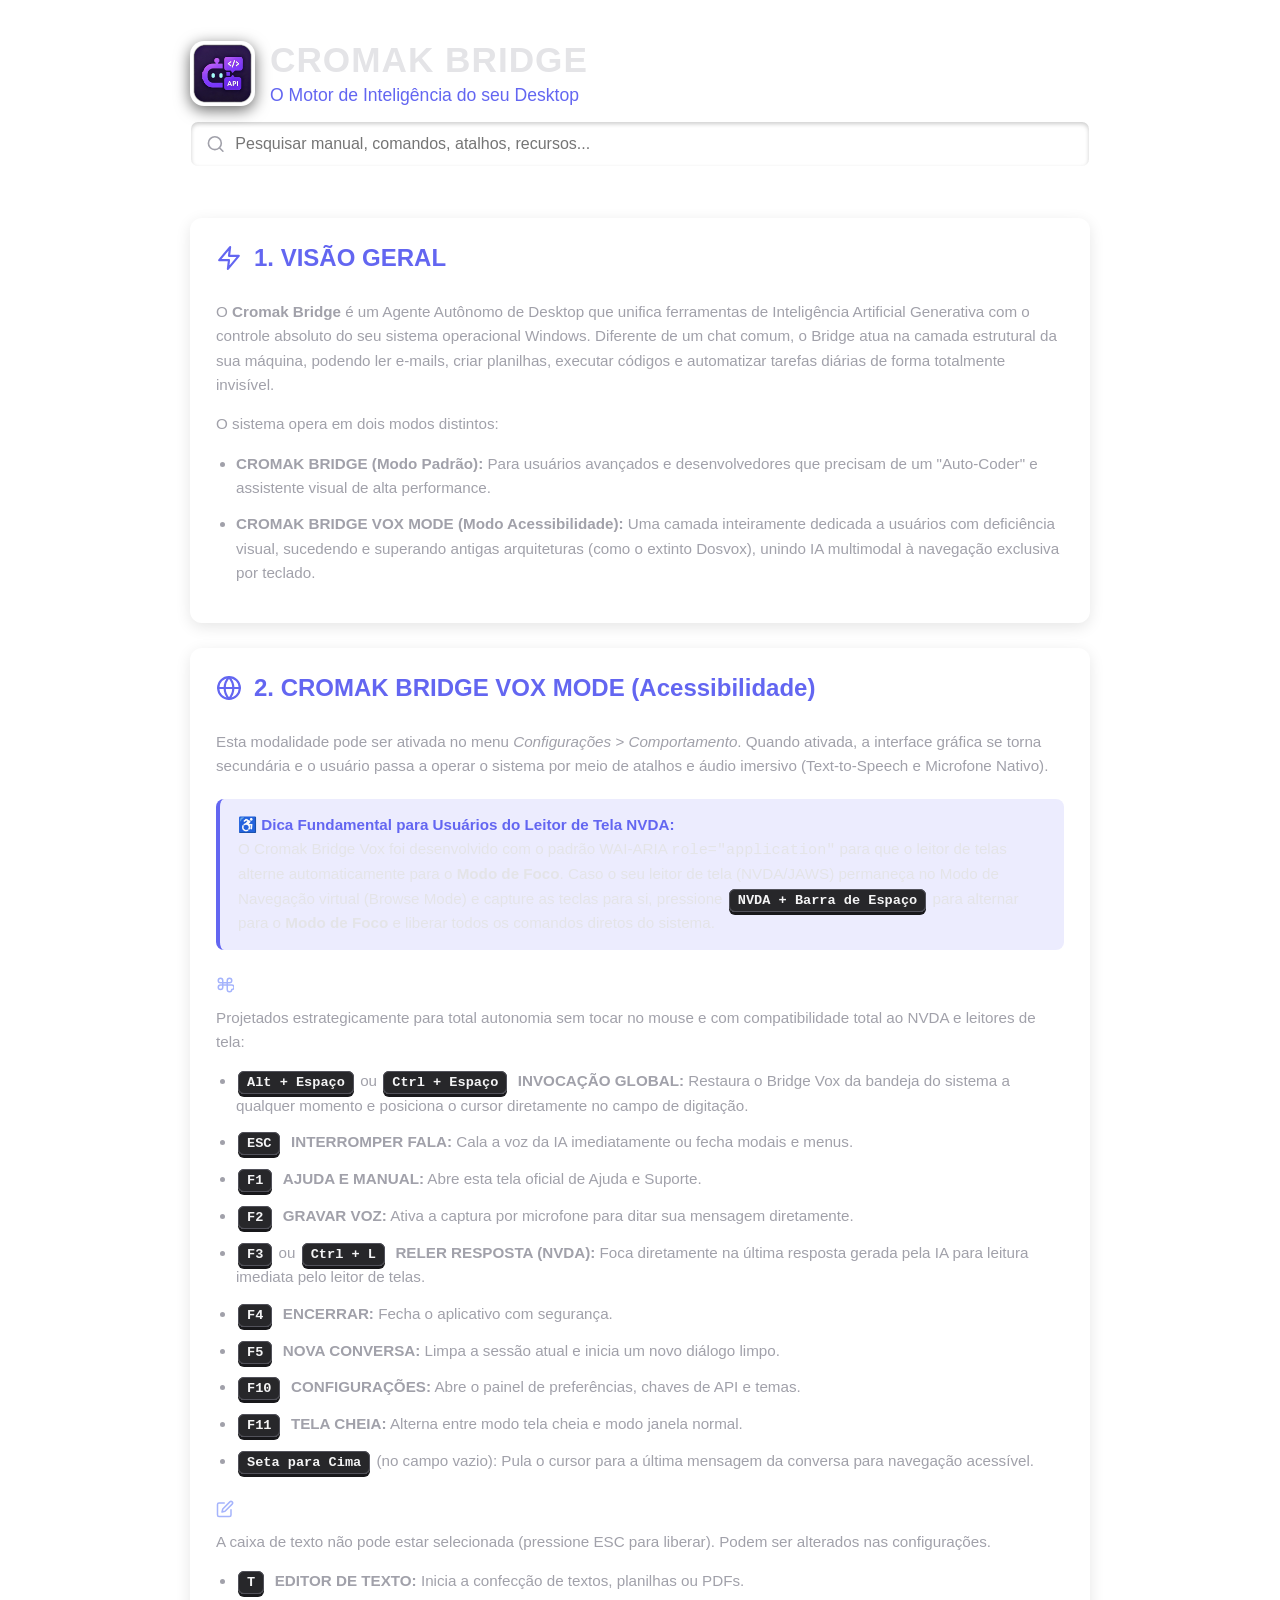
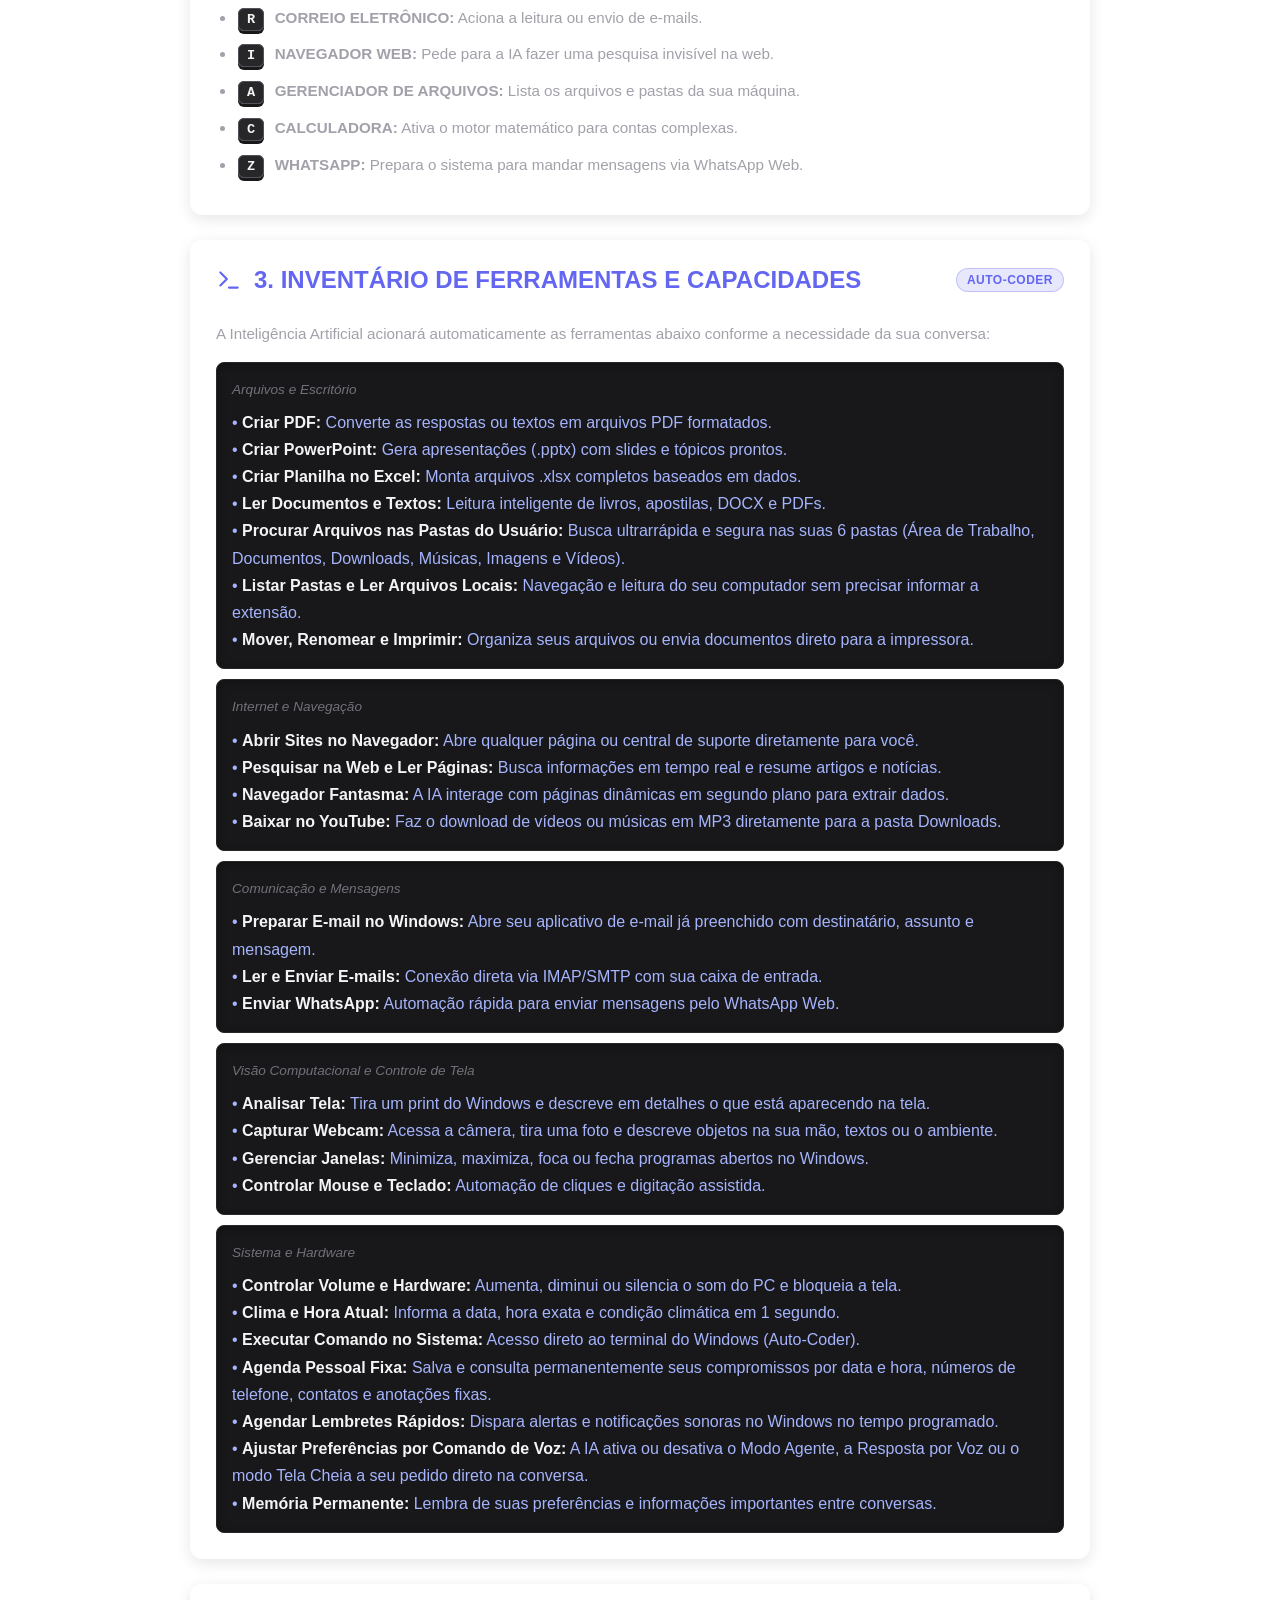
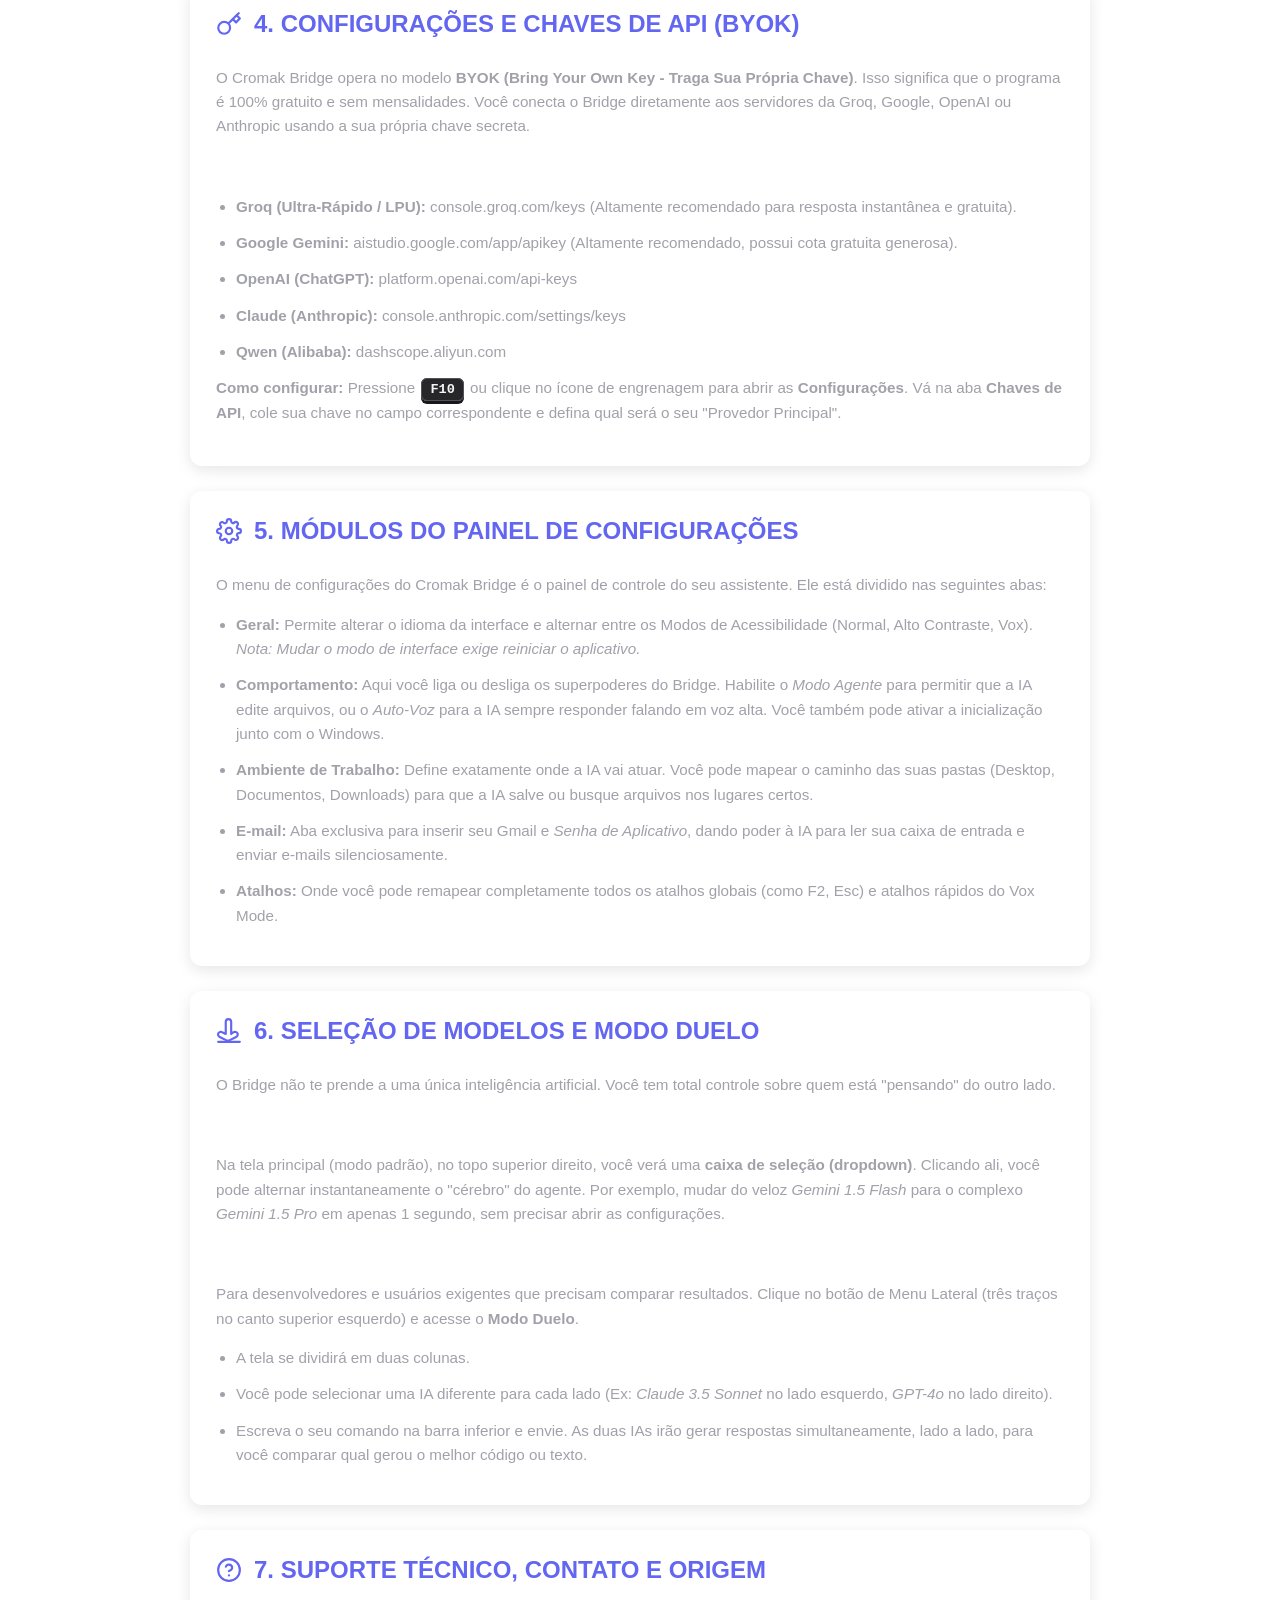
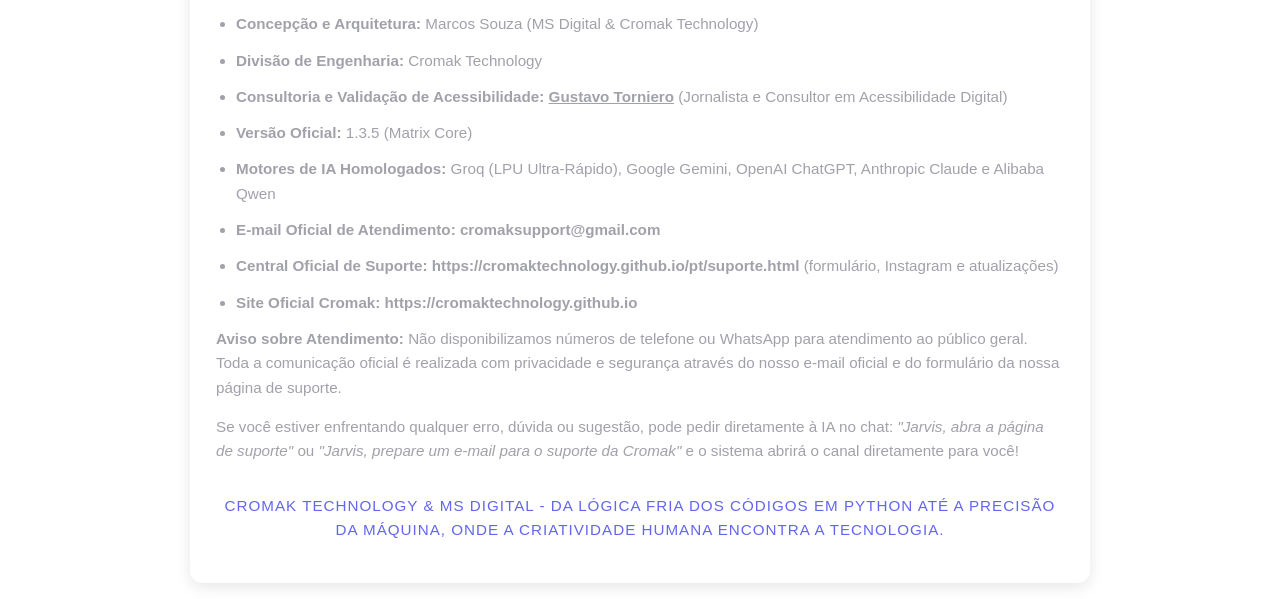
==== commit 6aebefeb: "feat: improve accessibility and Windows setup Add accessible keyboard shortcuts, focus management, a" ====
--- a/web/help.html
+++ b/web/help.html
@@ -4,7 +4,7 @@
     <meta charset="UTF-8">
     <meta name="viewport" content="width=device-width, initial-scale=1.0">
     <title>Ajuda - Cromak Bridge</title>
-    <link rel="icon" type="image/x-icon" href="cromak-bridge.ico">
+    <link rel="icon" type="image/x-icon" href="lib/cromak-bridge.ico">
     <link rel="stylesheet" href="lib/style.css">
     <style>
         body { padding: 40px; overflow-y: auto; align-items: flex-start; justify-content: flex-start; background: var(--bg-dark); font-family: 'Segoe UI', Tahoma, Geneva, Verdana, sans-serif; }
@@ -42,11 +42,11 @@
         .no-results { display: none; text-align: center; color: var(--text-secondary); padding: 40px; font-size: 1.2rem; }
     </style>
 </head>
-<body>
+<body role="application" aria-label="Ajuda e Manual de Atalhos - Cromak Bridge Vox">
     <div class="help-container">
         <div class="help-header">
             <div class="help-header-top">
-                <img src="cromak-bridge.png" alt="Logo" width="65" style="border-radius: 14px; box-shadow: 0 4px 15px rgba(0,0,0,0.6);">
+                <img src="lib/cromak-bridge.png" alt="Logo" width="65" style="border-radius: 14px; box-shadow: 0 4px 15px rgba(0,0,0,0.6);">
                 <div>
                     <h1>CROMAK BRIDGE</h1>
                     <p>O Motor de Inteligência do seu Desktop</p>
@@ -83,6 +83,13 @@
             </h2>
             <p>Esta modalidade pode ser ativada no menu <i>Configurações > Comportamento</i>. Quando ativada, a interface gráfica se torna secundária e o usuário passa a operar o sistema por meio de atalhos e áudio imersivo (Text-to-Speech e Microfone Nativo).</p>
             
+                        <!-- AVISO DE ACESSIBILIDADE NVDA (MODO DE FOCO) -->
+            <div style="background: rgba(99, 102, 241, 0.12); border-left: 4px solid var(--accent-1); padding: 14px 18px; border-radius: 8px; margin: 20px 0; font-size: 0.95rem; line-height: 1.6;">
+                <b style="color: var(--accent-1);">♿ Dica Fundamental para Usuários do Leitor de Tela NVDA:</b><br>
+                O Cromak Bridge Vox foi desenvolvido com o padrão WAI-ARIA <code>role="application"</code> para que o leitor de telas alterne automaticamente para o <b>Modo de Foco</b>. 
+                Caso o seu leitor de tela (NVDA/JAWS) permaneça no Modo de Navegação virtual (Browse Mode) e capture as teclas para si, pressione <span class="kbd">NVDA + Barra de Espaço</span> para alternar para o <b>Modo de Foco</b> e liberar todos os comandos diretos do sistema.
+            </div>
+
             <h3><svg class="sub-icon" viewBox="0 0 24 24" fill="none" stroke-width="2" stroke-linecap="round" stroke-linejoin="round"><path d="M18 3a3 3 0 0 0-3 3v12a3 3 0 0 0 3 3 3 3 0 0 0 3-3 3 3 0 0 0 3-3 3 3 0 0 0-3-3H6a3 3 0 0 0-3 3 3 3 0 0 0 3 3 3 3 0 0 0 3-3V6a3 3 0 0 0-3-3 3 3 0 0 0-3 3 3 3 0 0 0 3 3h12a3 3 0 0 0 3-3 3 3 0 0 0-3-3z"></path></svg> 2.1 ATALHOS GLOBAIS E DE NAVEGAÇÃO ACESSÍVEL</h3>
             <p>Projetados estrategicamente para total autonomia sem tocar no mouse e com compatibilidade total ao NVDA e leitores de tela:</p>
             <ul>
--- a/web/lib/style.css
+++ b/web/lib/style.css
@@ -96,7 +96,7 @@
         
         /* 9. CUSTOM DIALOGS (ALERTS & PROMPTS) */
         .custom-dialog-overlay { position: fixed; top: 0; left: 0; width: 100%; height: 100%; background: rgba(9, 9, 11, 0.85); backdrop-filter: blur(5px); z-index: 4000; display: none; align-items: center; justify-content: center; opacity: 0; transition: opacity 0.2s ease; }
-        .custom-dialog-box { background: var(--bg-glass); border: 1px solid var(--border-glass); border-radius: 16px; padding: 24px; width: 90%; max-width: 350px; box-shadow: 0 10px 30px rgba(0,0,0,0.5); text-align: left; transform: scale(0.95); transition: transform 0.2s ease; }
+        .custom-dialog-box { background: var(--bg-glass); border: 1px solid var(--border-glass); border-radius: 16px; padding: 24px; width: 90%; max-width: 480px; box-shadow: 0 10px 30px rgba(0,0,0,0.5); text-align: left; transform: scale(0.95); transition: transform 0.2s ease; }
         .custom-dialog-box h3 { font-size: 1.1rem; margin-bottom: 8px; color: var(--text-primary); }
         .custom-dialog-box p { font-size: 0.9rem; color: var(--text-secondary); line-height: 1.5; }
         .dialog-actions { display: flex; justify-content: flex-end; gap: 10px; margin-top: 24px; }
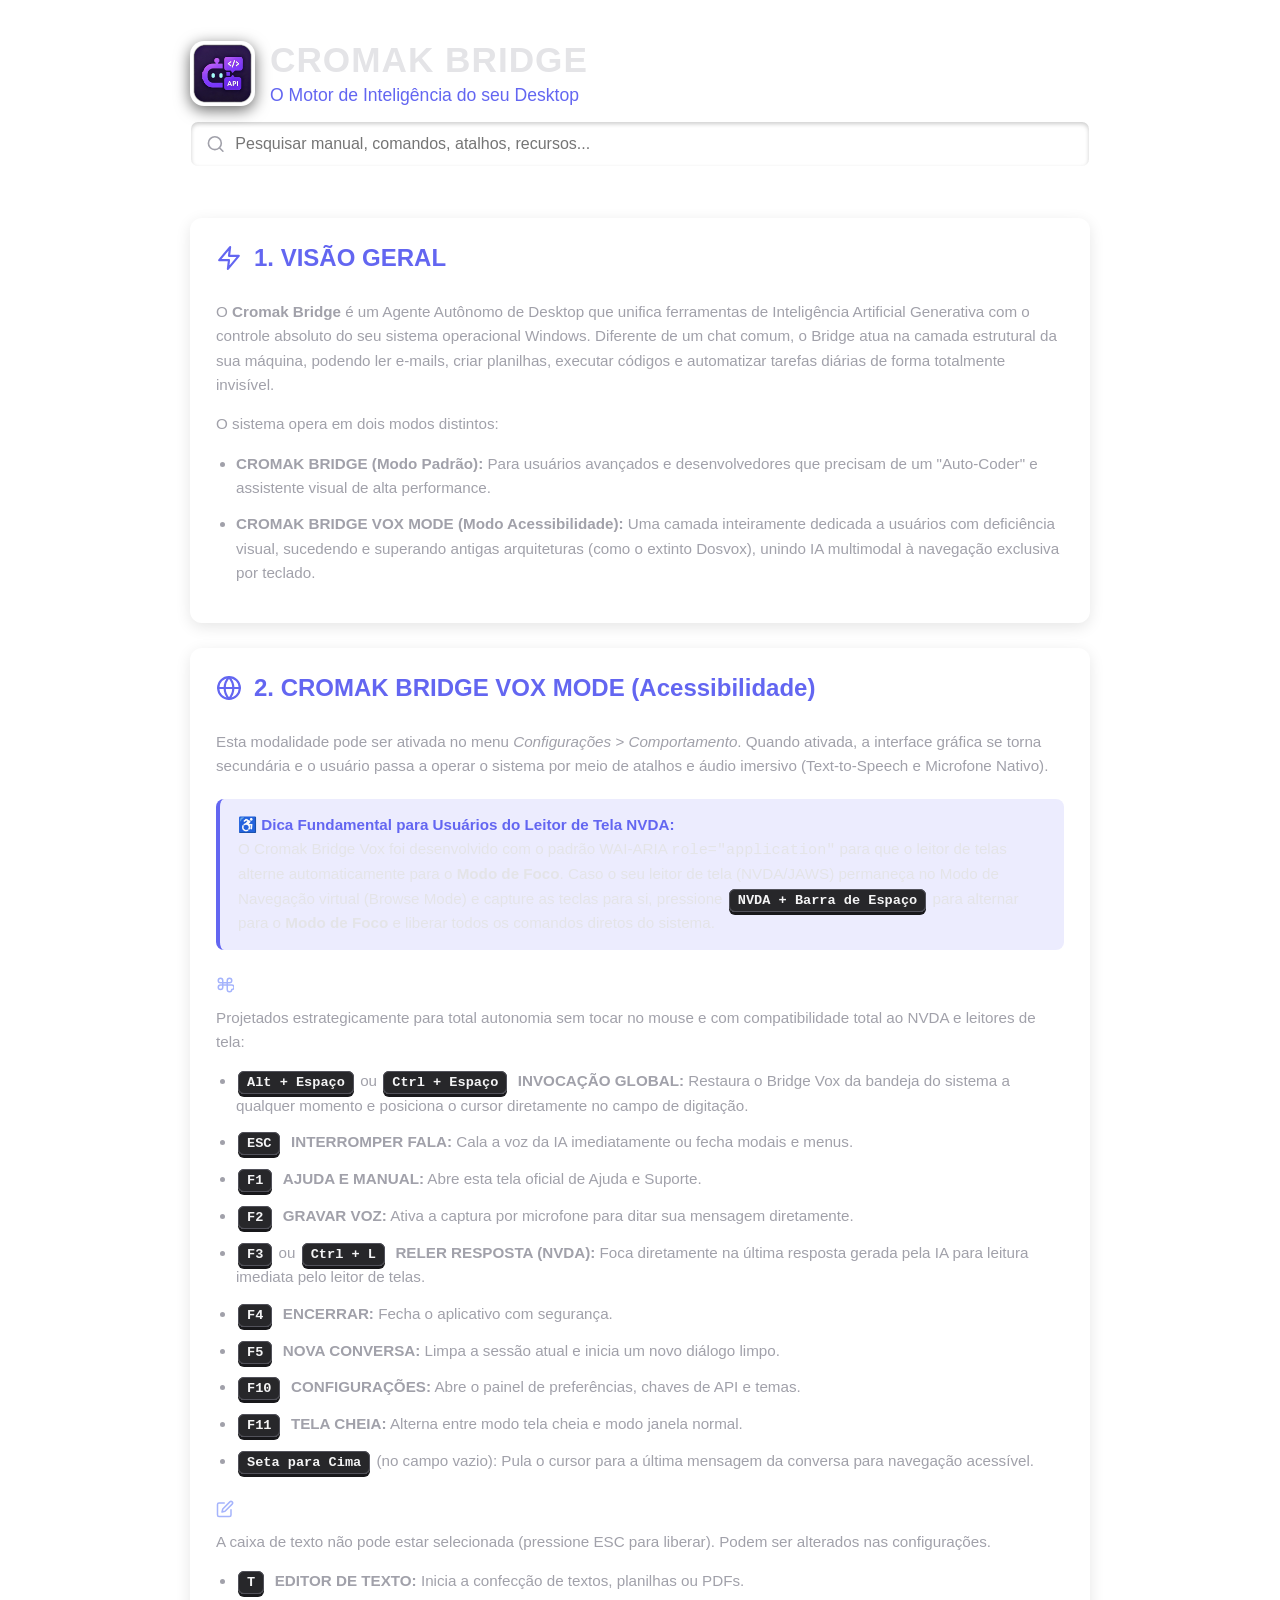
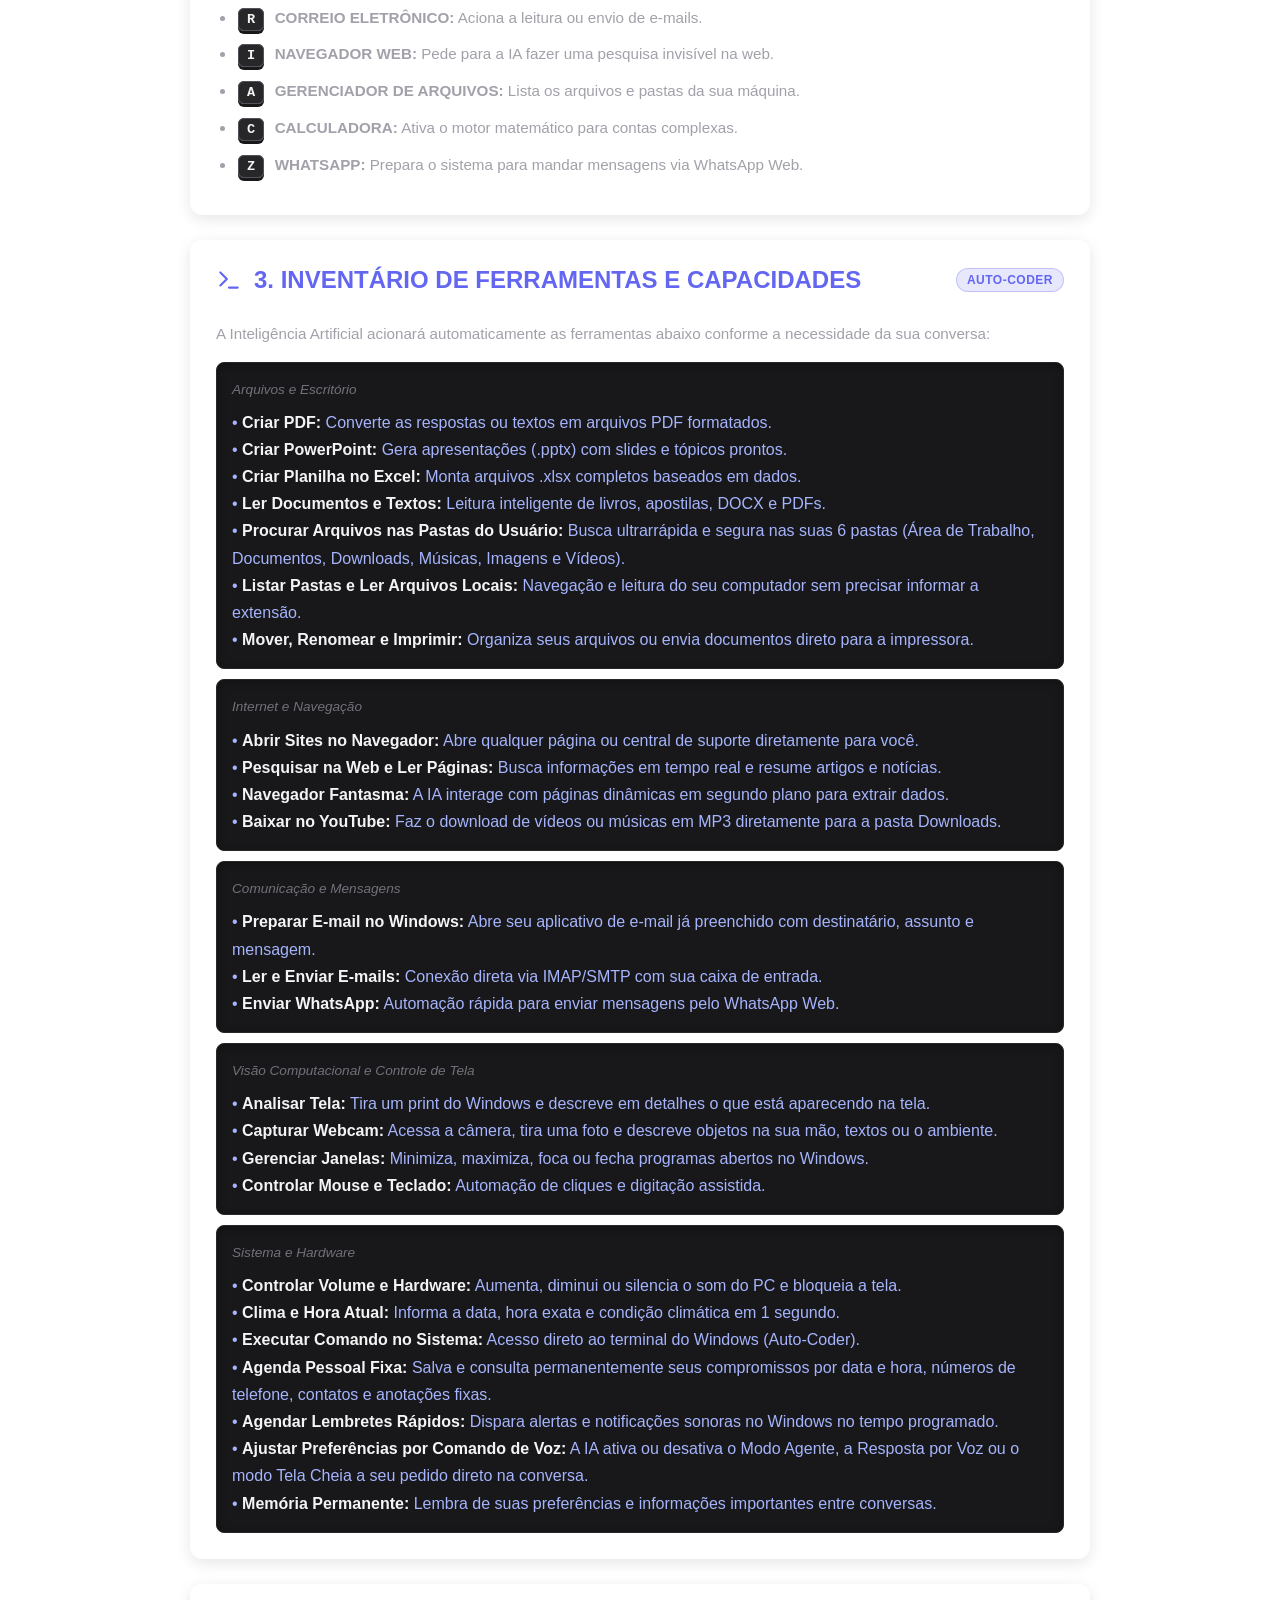
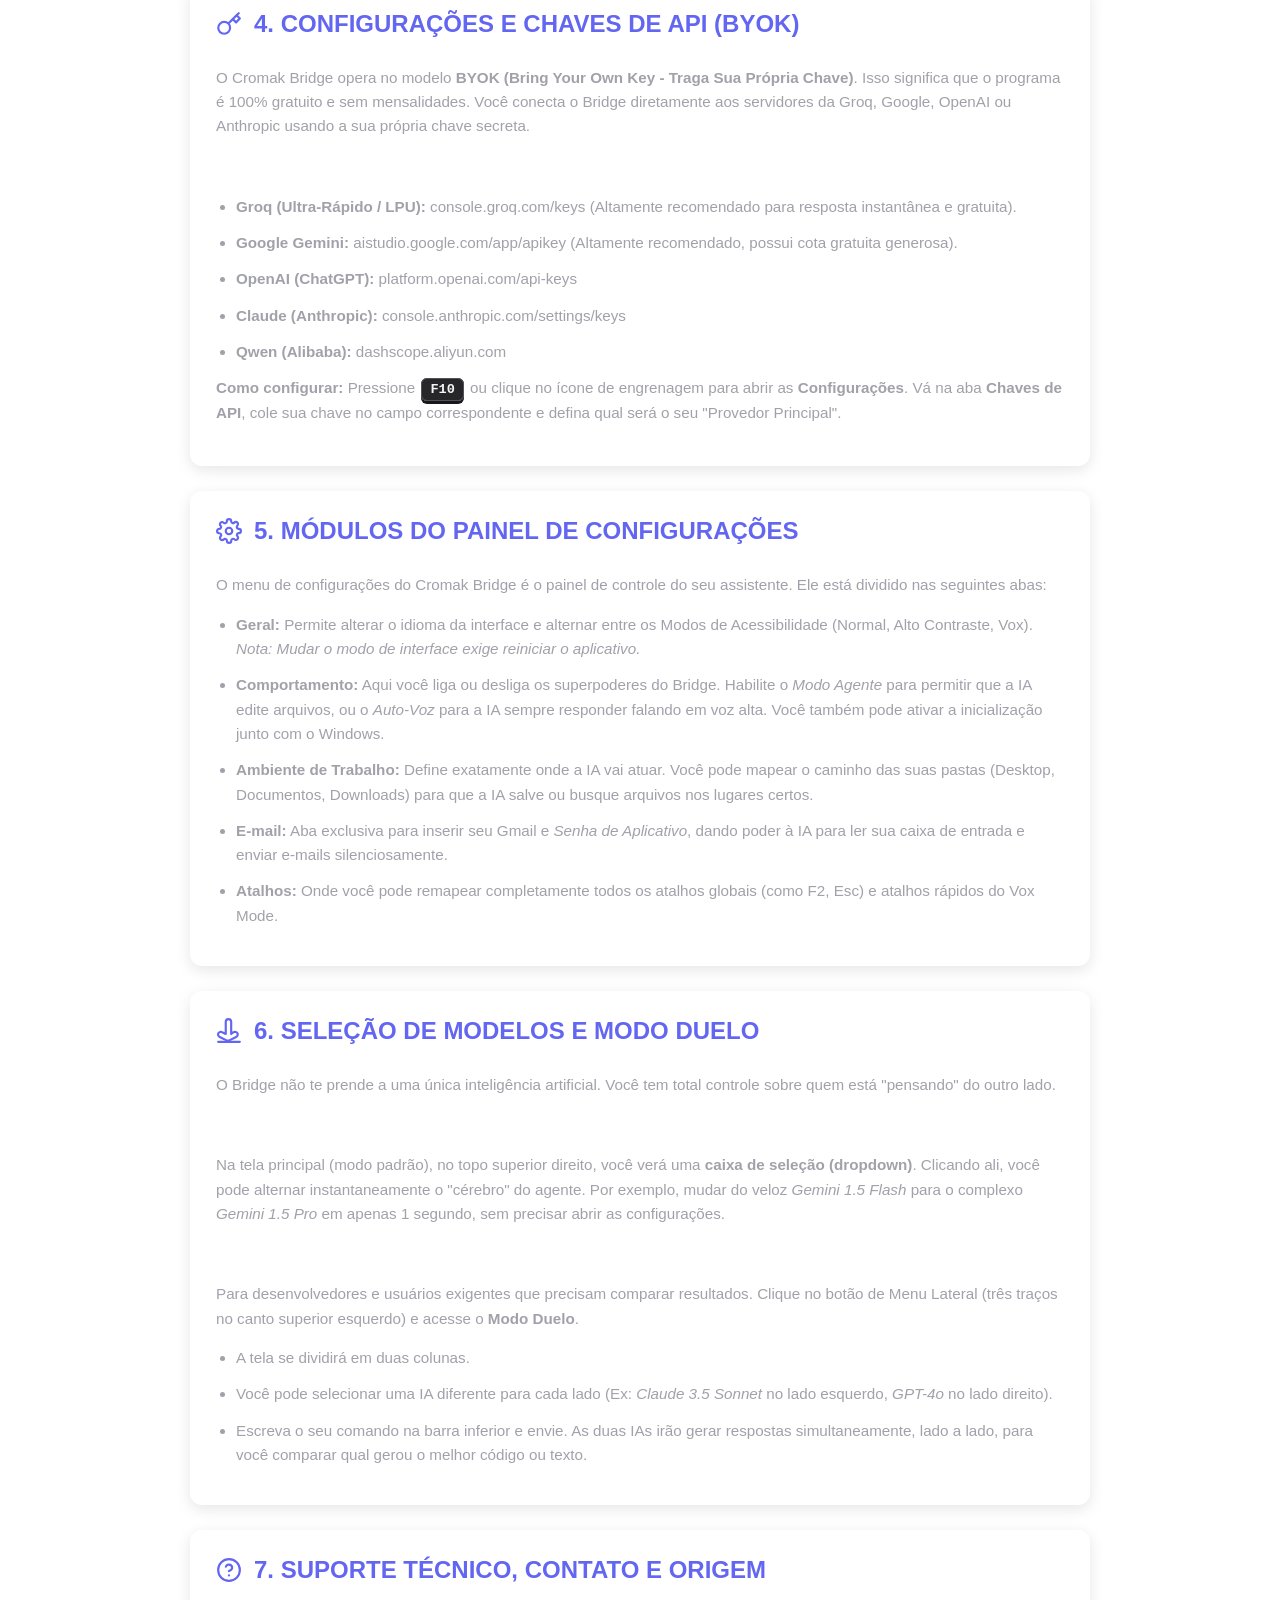
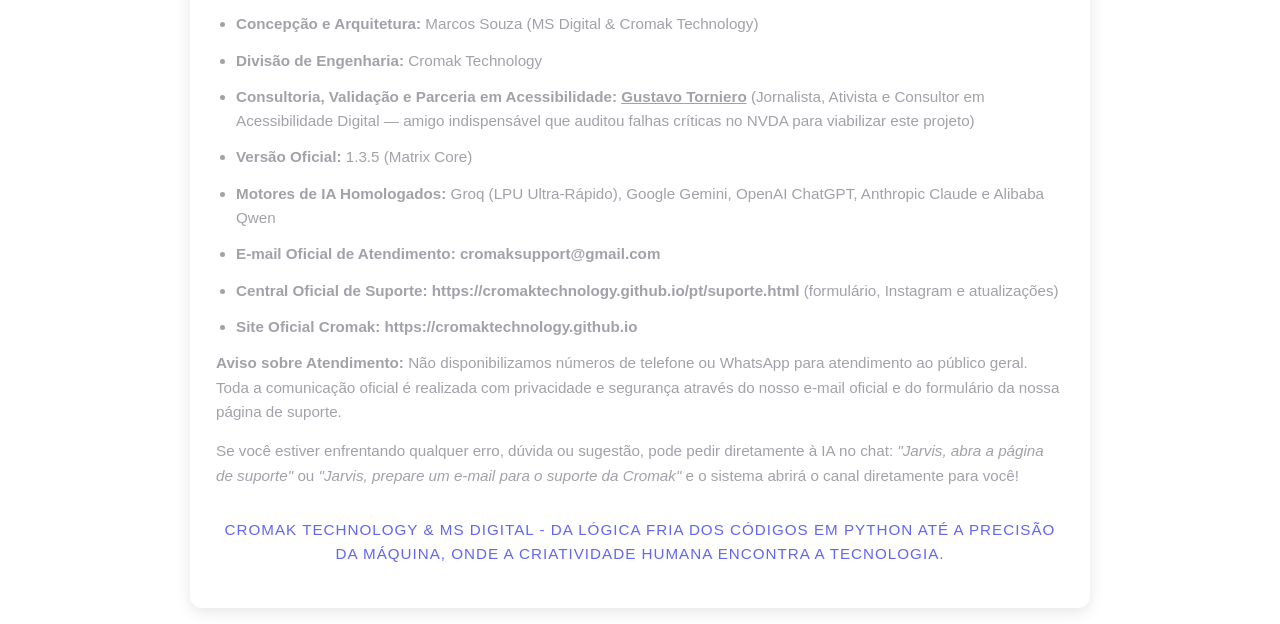
==== commit eba96ad5: "Reconhece contribuição de Gustavo Torniero Atualiza a documentação, a interface e as instruções do G" ====
--- a/web/help.html
+++ b/web/help.html
@@ -237,7 +237,7 @@
             <ul>
                 <li><b>Concepção e Arquitetura:</b> Marcos Souza (MS Digital & Cromak Technology)</li>
                 <li><b>Divisão de Engenharia:</b> Cromak Technology</li>
-                <li><b>Consultoria e Validação de Acessibilidade:</b> <a href="https://torniero.com.br" target="_blank" style="color: var(--accent-2); text-decoration: underline; font-weight: bold;">Gustavo Torniero</a> (Jornalista e Consultor em Acessibilidade Digital)</li>
+                <li><b>Consultoria, Validação e Parceria em Acessibilidade:</b> <a href="https://torniero.com.br" target="_blank" style="color: var(--accent-2); text-decoration: underline; font-weight: bold;">Gustavo Torniero</a> (Jornalista, Ativista e Consultor em Acessibilidade Digital — amigo indispensável que auditou falhas críticas no NVDA para viabilizar este projeto)</li>
                 <li><b>Versão Oficial:</b> 1.3.5 (Matrix Core)</li>
                 <li><b>Motores de IA Homologados:</b> Groq (LPU Ultra-Rápido), Google Gemini, OpenAI ChatGPT, Anthropic Claude e Alibaba Qwen</li>
                 <li><b>E-mail Oficial de Atendimento:</b> <a href="mailto:cromaksupport@gmail.com" style="color: var(--accent-2); text-decoration: none; font-weight: bold;">cromaksupport@gmail.com</a></li>
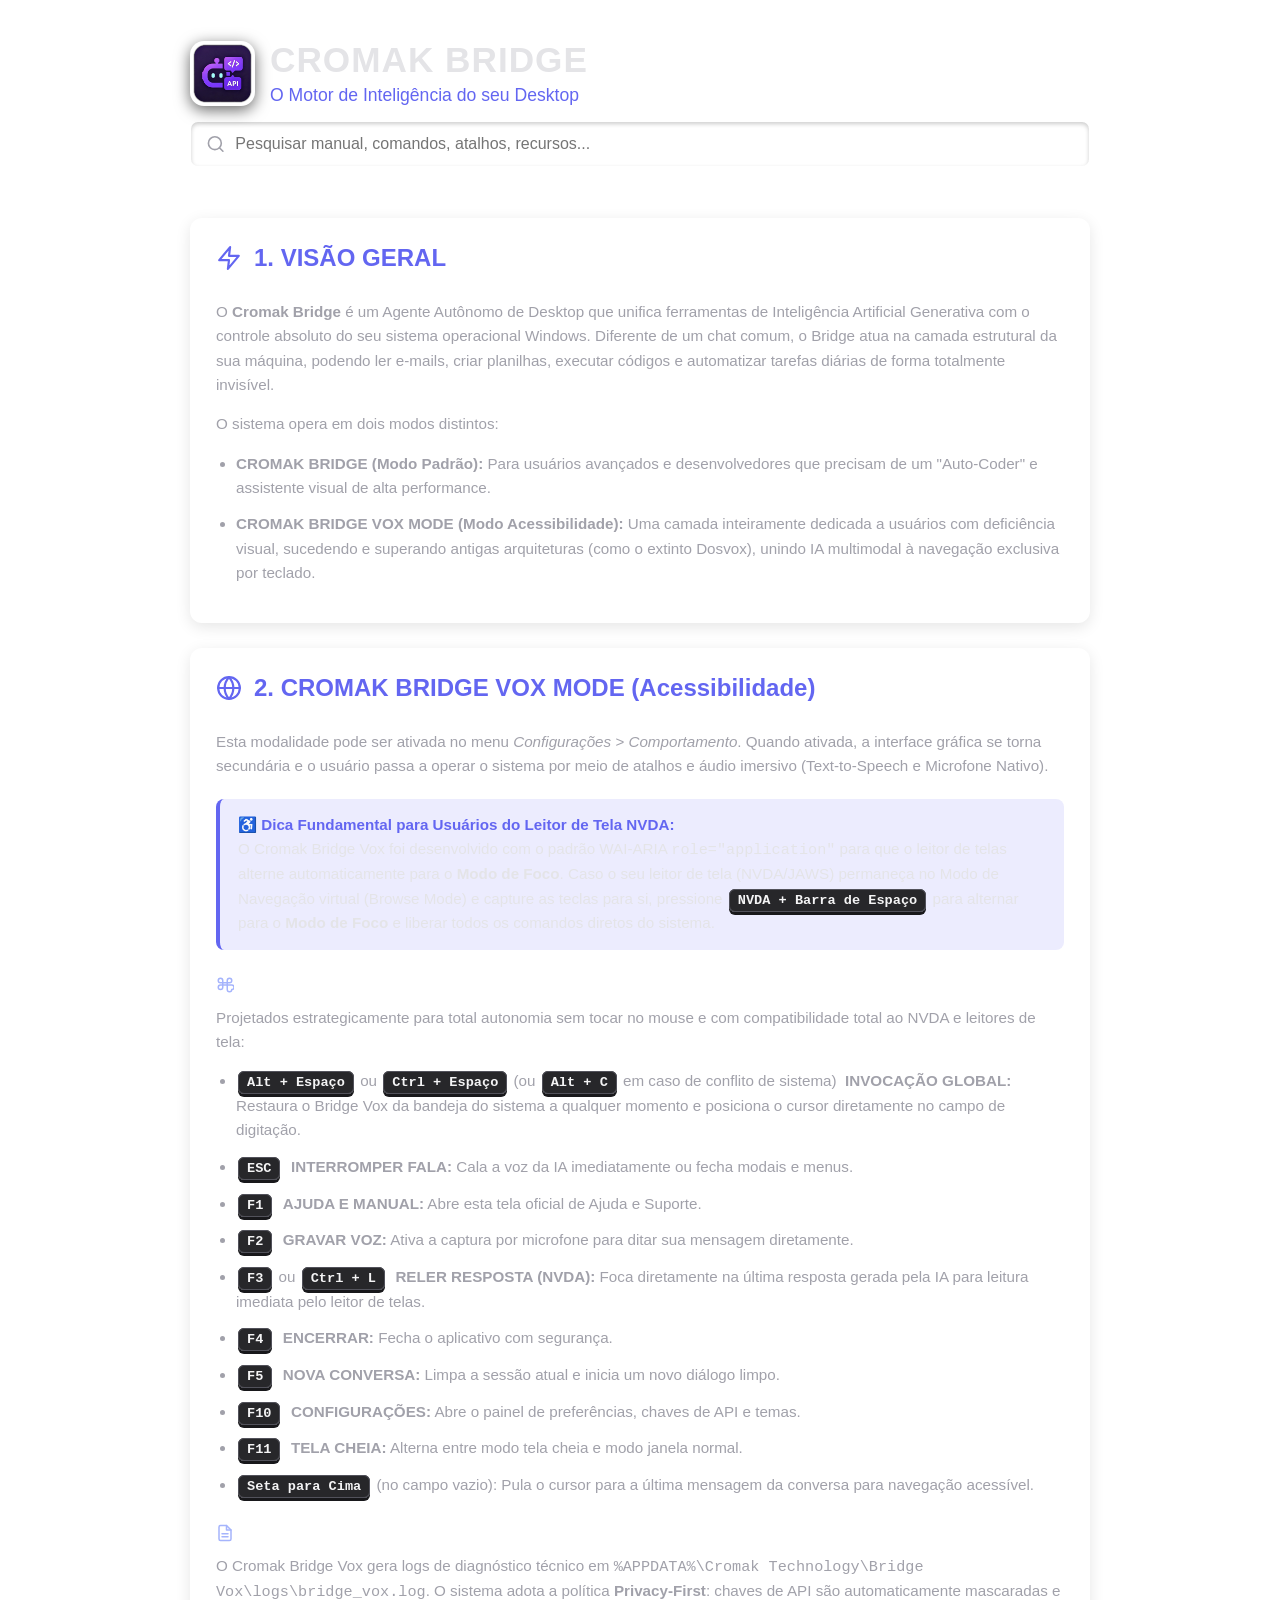
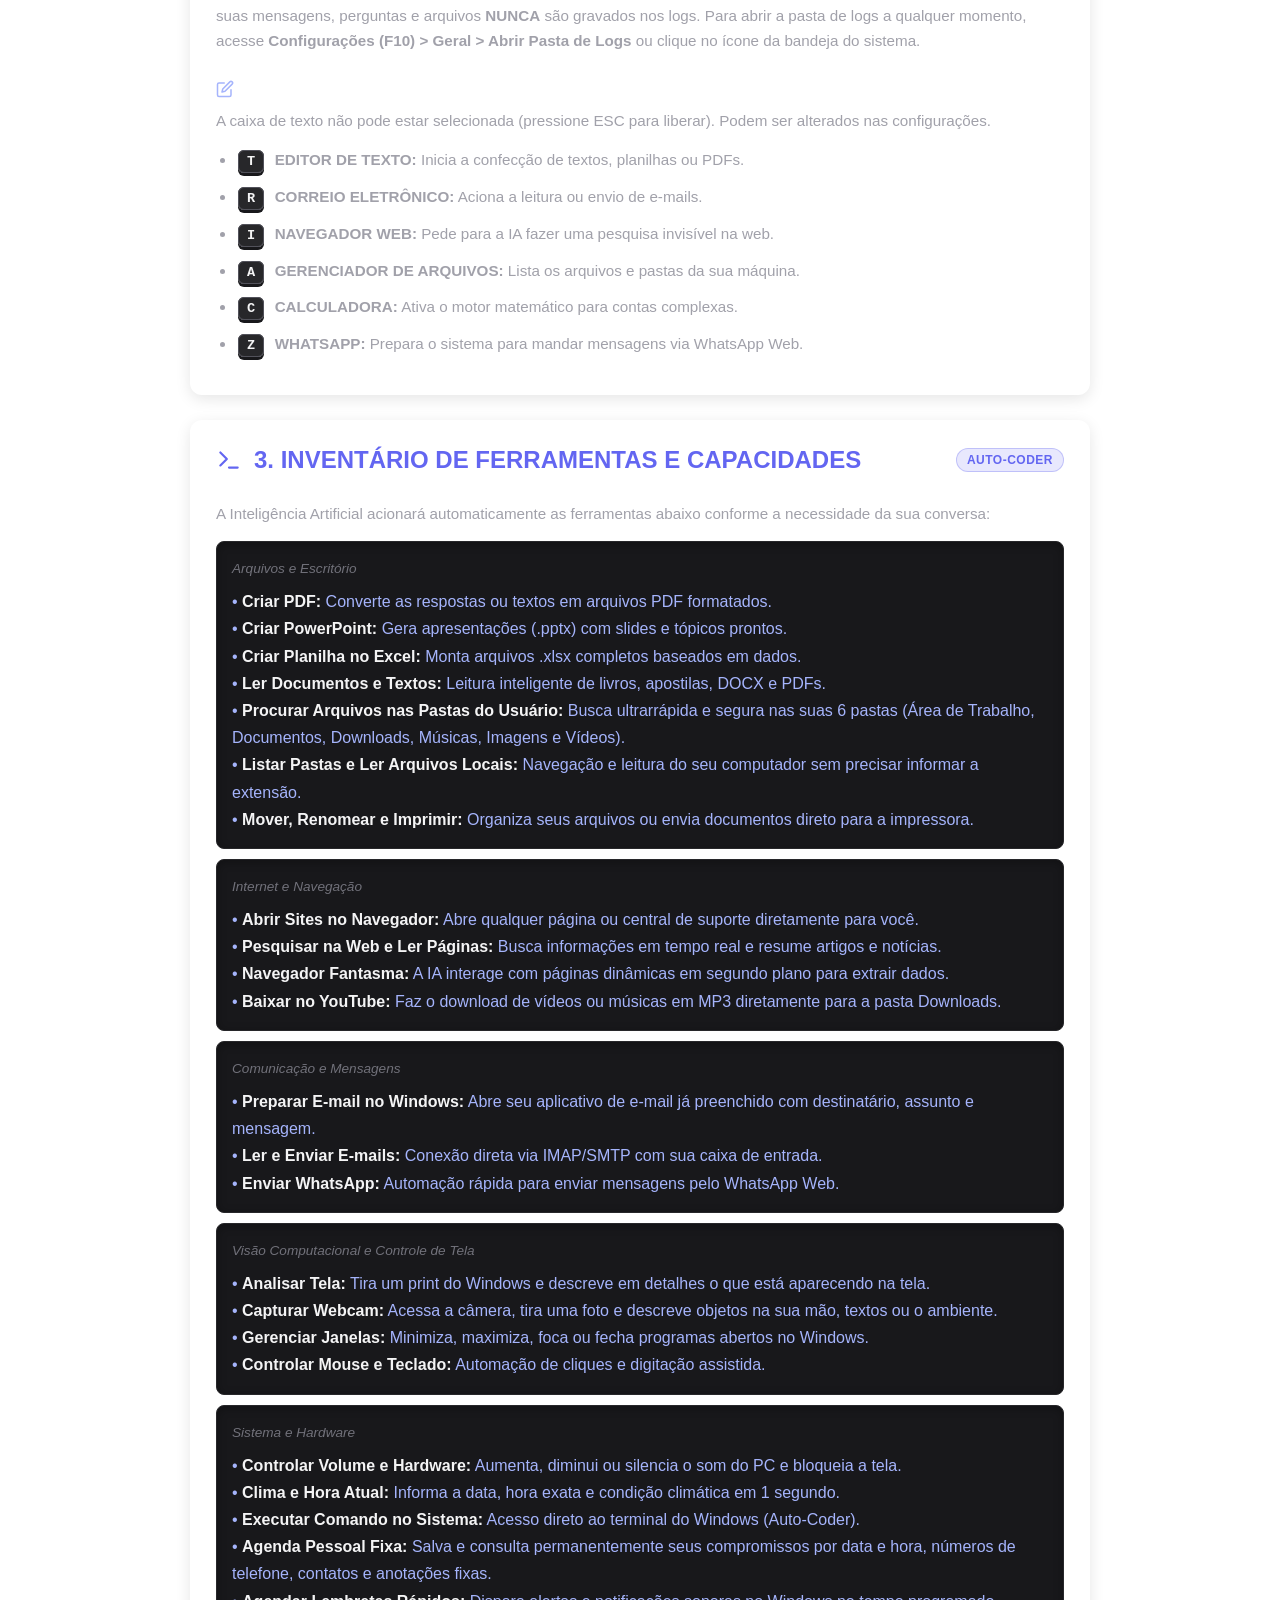
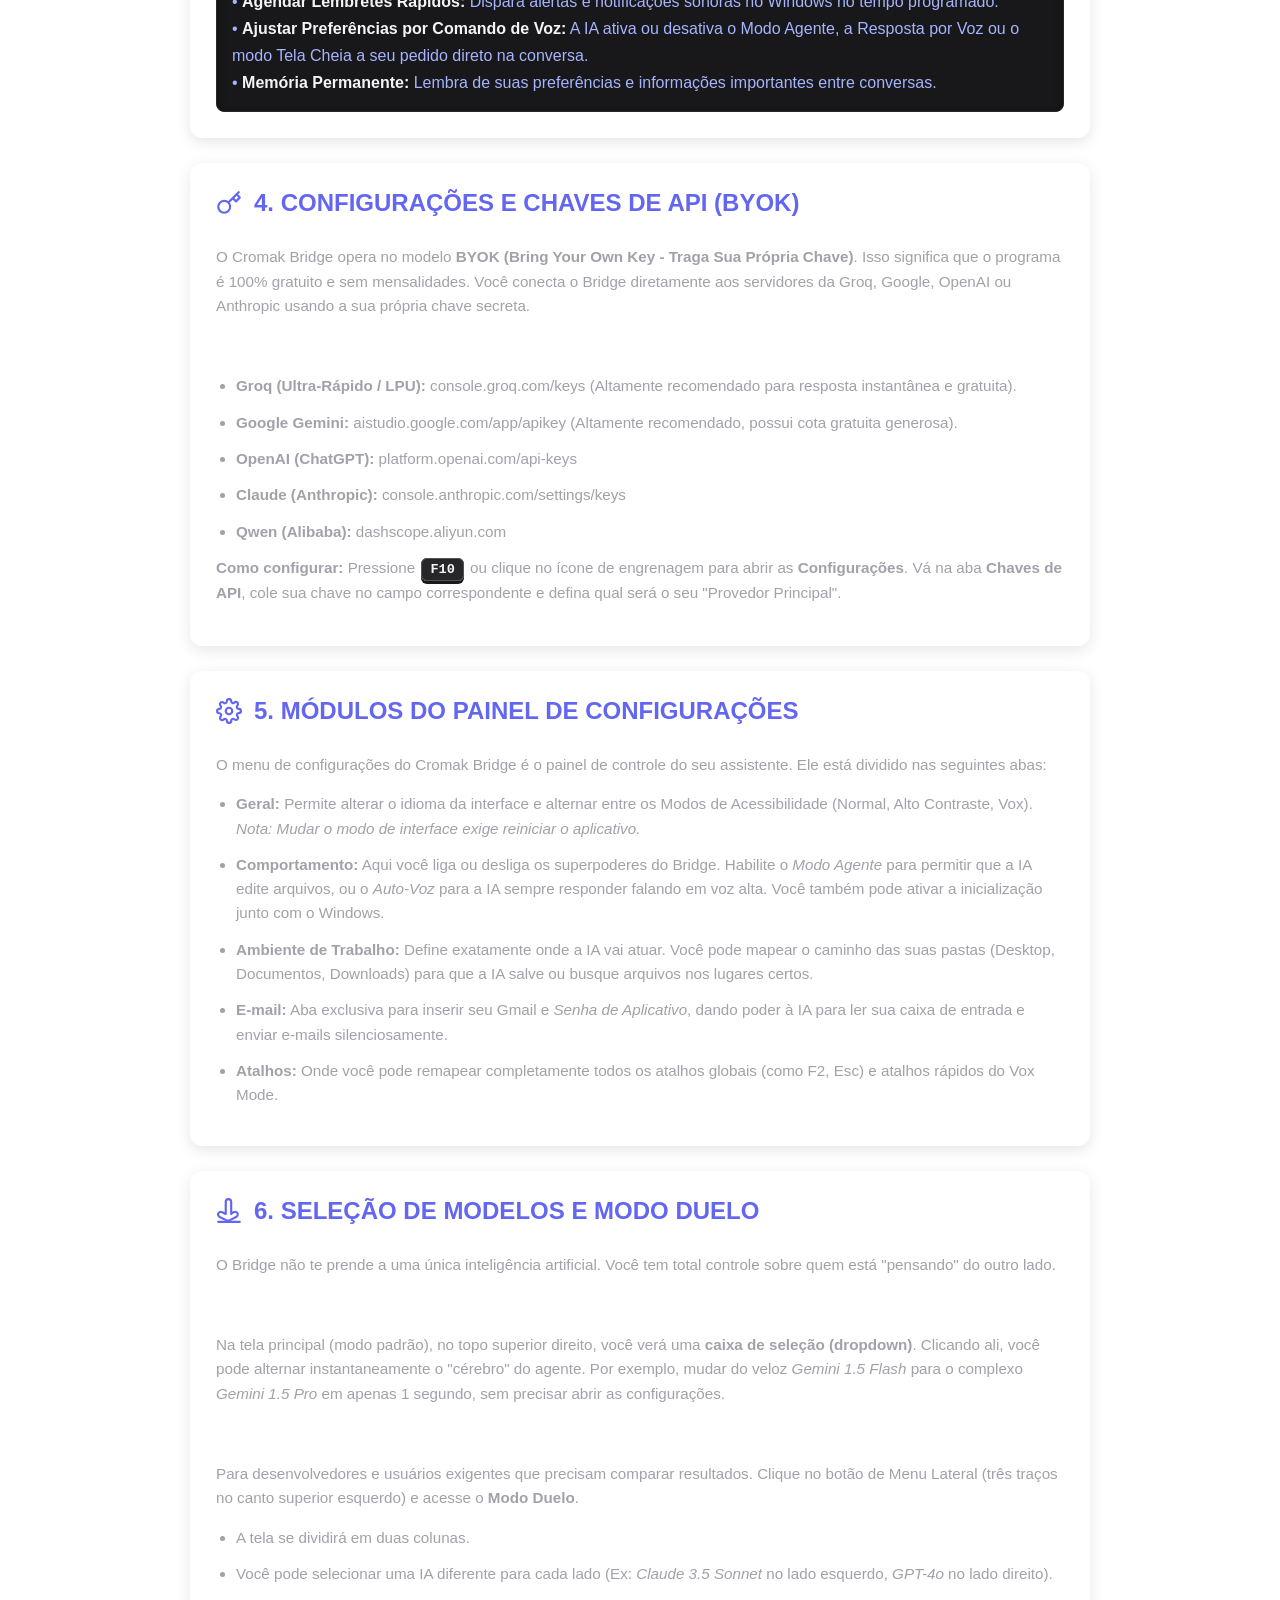
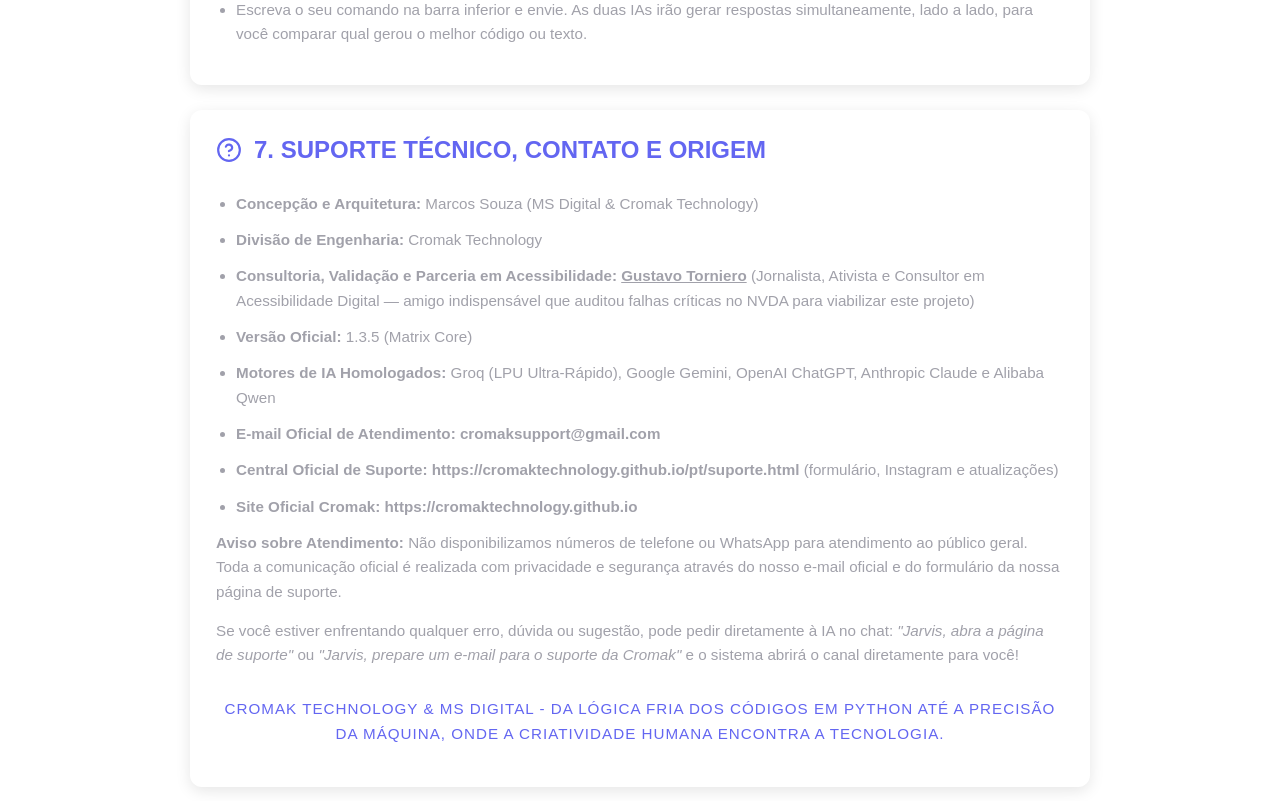
==== commit a542a9d1: "feat(diagnostics): add Privacy-First logger, consolidate Bridge Vox AppData and organize databases" ====
--- a/web/help.html
+++ b/web/help.html
@@ -93,7 +93,7 @@
             <h3><svg class="sub-icon" viewBox="0 0 24 24" fill="none" stroke-width="2" stroke-linecap="round" stroke-linejoin="round"><path d="M18 3a3 3 0 0 0-3 3v12a3 3 0 0 0 3 3 3 3 0 0 0 3-3 3 3 0 0 0 3-3 3 3 0 0 0-3-3H6a3 3 0 0 0-3 3 3 3 0 0 0 3 3 3 3 0 0 0 3-3V6a3 3 0 0 0-3-3 3 3 0 0 0-3 3 3 3 0 0 0 3 3h12a3 3 0 0 0 3-3 3 3 0 0 0-3-3z"></path></svg> 2.1 ATALHOS GLOBAIS E DE NAVEGAÇÃO ACESSÍVEL</h3>
             <p>Projetados estrategicamente para total autonomia sem tocar no mouse e com compatibilidade total ao NVDA e leitores de tela:</p>
             <ul>
-                <li><span class="kbd">Alt + Espaço</span> ou <span class="kbd">Ctrl + Espaço</span> &nbsp;<b>INVOCAÇÃO GLOBAL:</b> Restaura o Bridge Vox da bandeja do sistema a qualquer momento e posiciona o cursor diretamente no campo de digitação.</li>
+                <li><span class="kbd">Alt + Espaço</span> ou <span class="kbd">Ctrl + Espaço</span> (ou <span class="kbd">Alt + C</span> em caso de conflito de sistema) &nbsp;<b>INVOCAÇÃO GLOBAL:</b> Restaura o Bridge Vox da bandeja do sistema a qualquer momento e posiciona o cursor diretamente no campo de digitação.</li>
                 <li><span class="kbd">ESC</span> &nbsp;<b>INTERROMPER FALA:</b> Cala a voz da IA imediatamente ou fecha modais e menus.</li>
                 <li><span class="kbd">F1</span> &nbsp;<b>AJUDA E MANUAL:</b> Abre esta tela oficial de Ajuda e Suporte.</li>
                 <li><span class="kbd">F2</span> &nbsp;<b>GRAVAR VOZ:</b> Ativa a captura por microfone para ditar sua mensagem diretamente.</li>
@@ -104,6 +104,9 @@
                 <li><span class="kbd">F11</span> &nbsp;<b>TELA CHEIA:</b> Alterna entre modo tela cheia e modo janela normal.</li>
                 <li><span class="kbd">Seta para Cima</span> (no campo vazio): Pula o cursor para a última mensagem da conversa para navegação acessível.</li>
             </ul>
+
+            <h3><svg class="sub-icon" viewBox="0 0 24 24" fill="none" stroke-width="2" stroke-linecap="round" stroke-linejoin="round"><path d="M14 2H6a2 2 0 0 0-2 2v16a2 2 0 0 0 2 2h12a2 2 0 0 0 2-2V8z"></path><polyline points="14 2 14 8 20 8"></polyline><line x1="16" y1="13" x2="8" y2="13"></line><line x1="16" y1="17" x2="8" y2="17"></line></svg> 2.3 DIAGNÓSTICO E PRIVACIDADE TOTAL (LOGS SEGUROS)</h3>
+            <p>O Cromak Bridge Vox gera logs de diagnóstico técnico em <code>%APPDATA%\Cromak Technology\Bridge Vox\logs\bridge_vox.log</code>. O sistema adota a política <b>Privacy-First</b>: chaves de API são automaticamente mascaradas e suas mensagens, perguntas e arquivos <b>NUNCA</b> são gravados nos logs. Para abrir a pasta de logs a qualquer momento, acesse <b>Configurações (F10) &gt; Geral &gt; Abrir Pasta de Logs</b> ou clique no ícone da bandeja do sistema.</p>
 
             <h3><svg class="sub-icon" viewBox="0 0 24 24" fill="none" stroke-width="2" stroke-linecap="round" stroke-linejoin="round"><path d="M11 4H4a2 2 0 0 0-2 2v14a2 2 0 0 0 2 2h14a2 2 0 0 0 2-2v-7"></path><path d="M18.5 2.5a2.121 2.121 0 0 1 3 3L12 15l-4 1 1-4 9.5-9.5z"></path></svg> 2.2 ATALHOS DE ACESSOS RÁPIDOS (Letra Única)</h3>
             <p>A caixa de texto não pode estar selecionada (pressione ESC para liberar). Podem ser alterados nas configurações.</p>
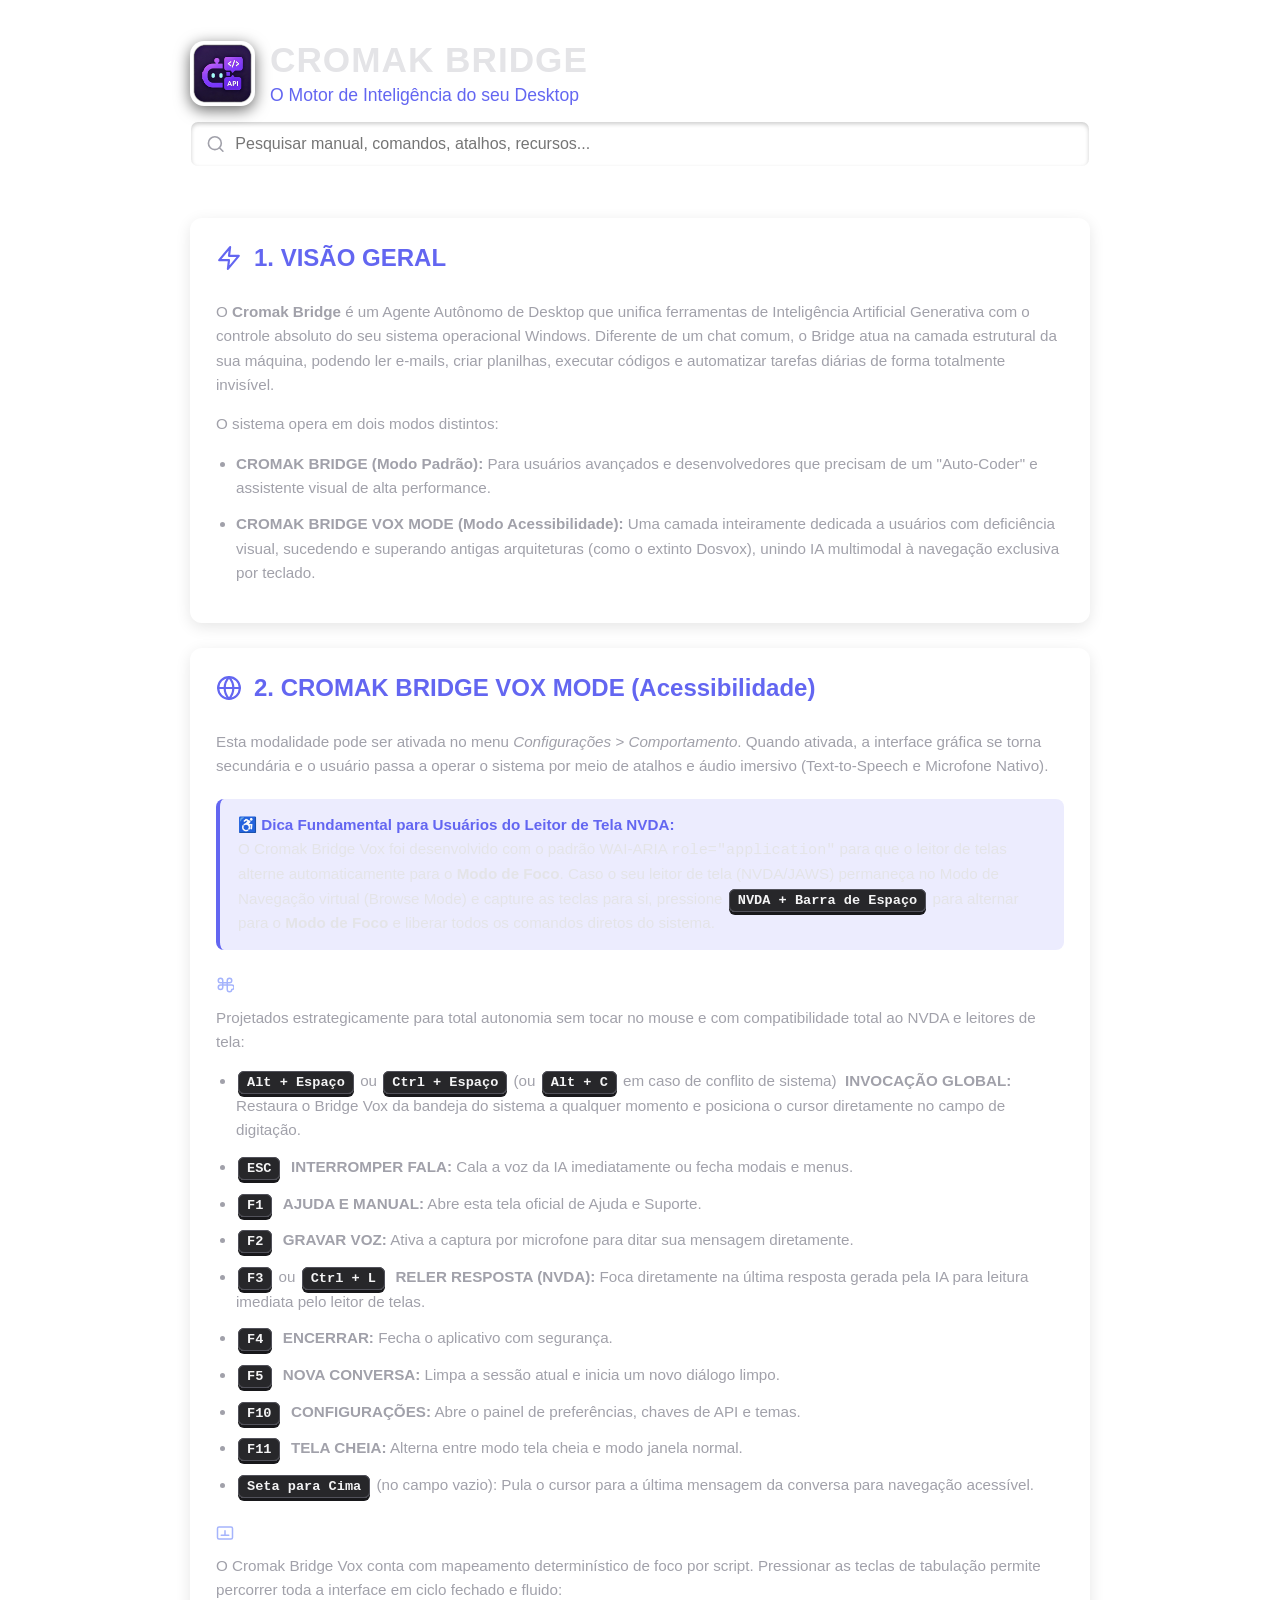
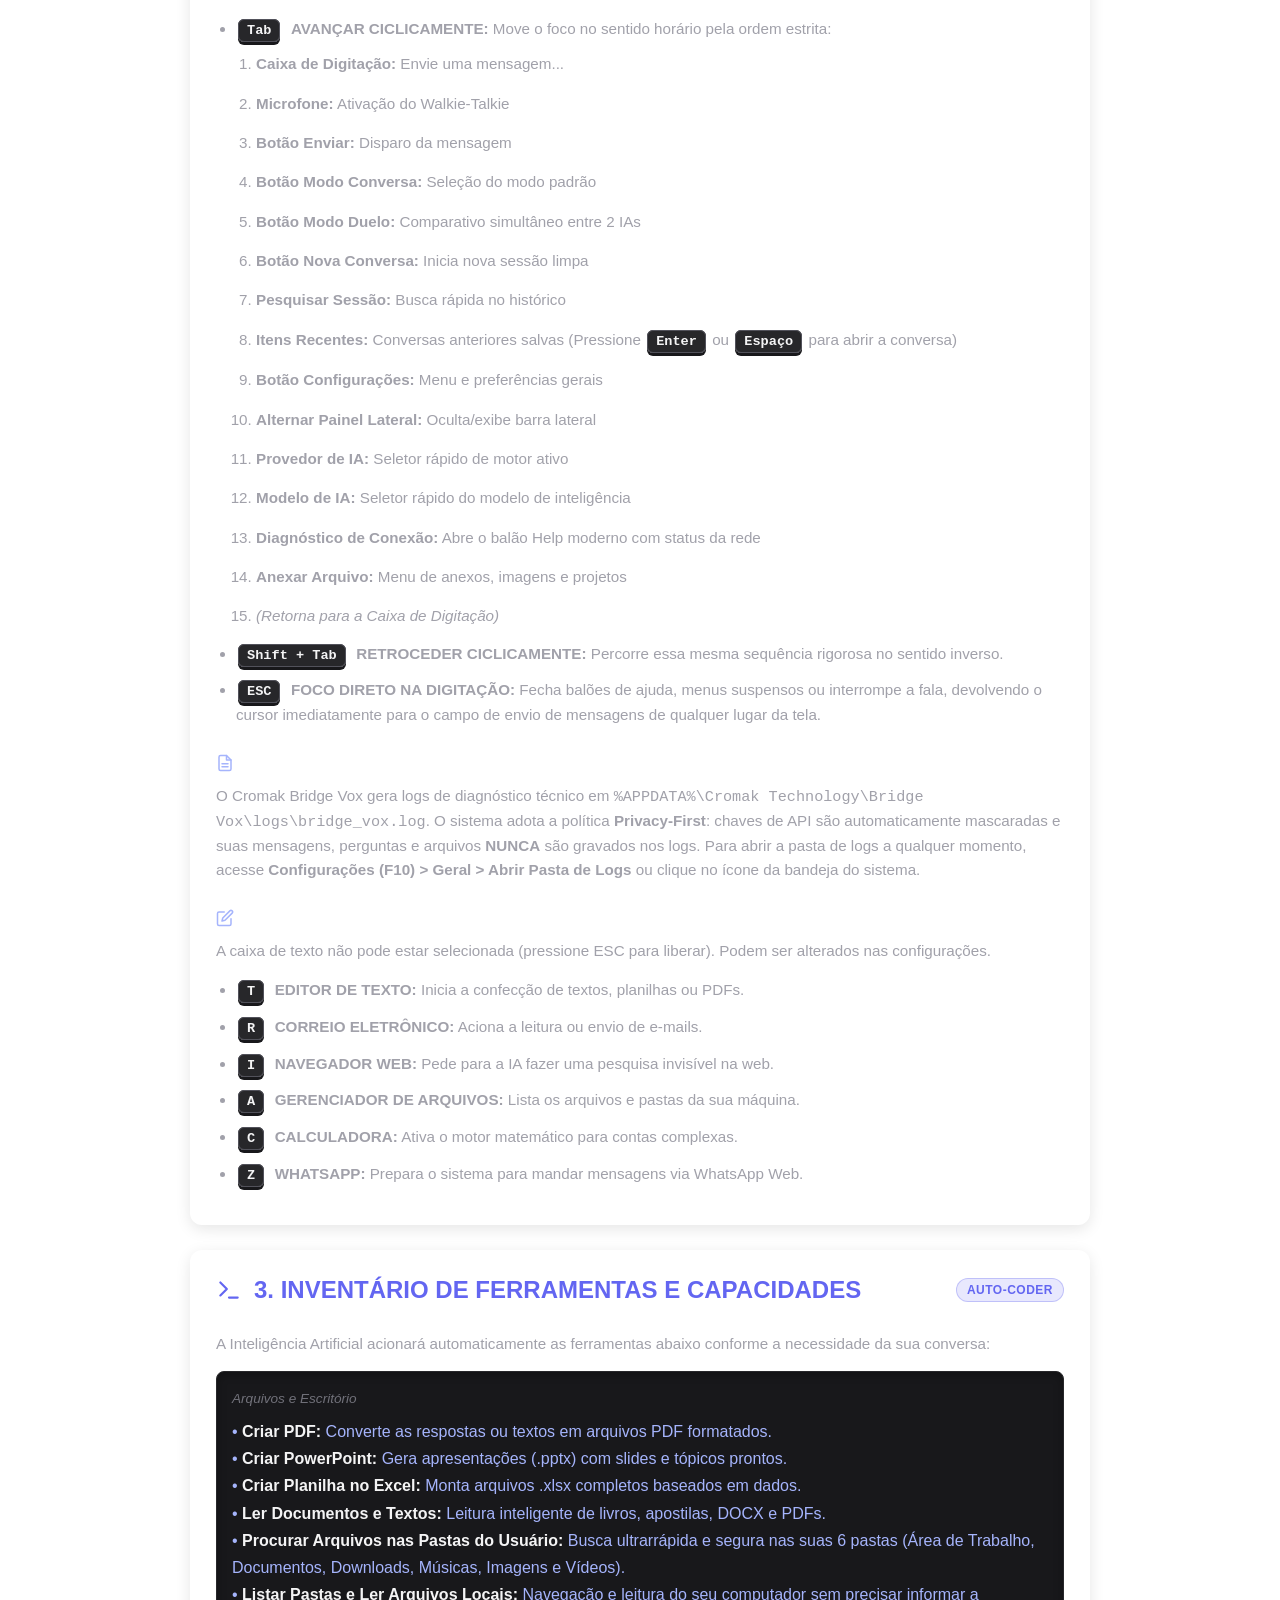
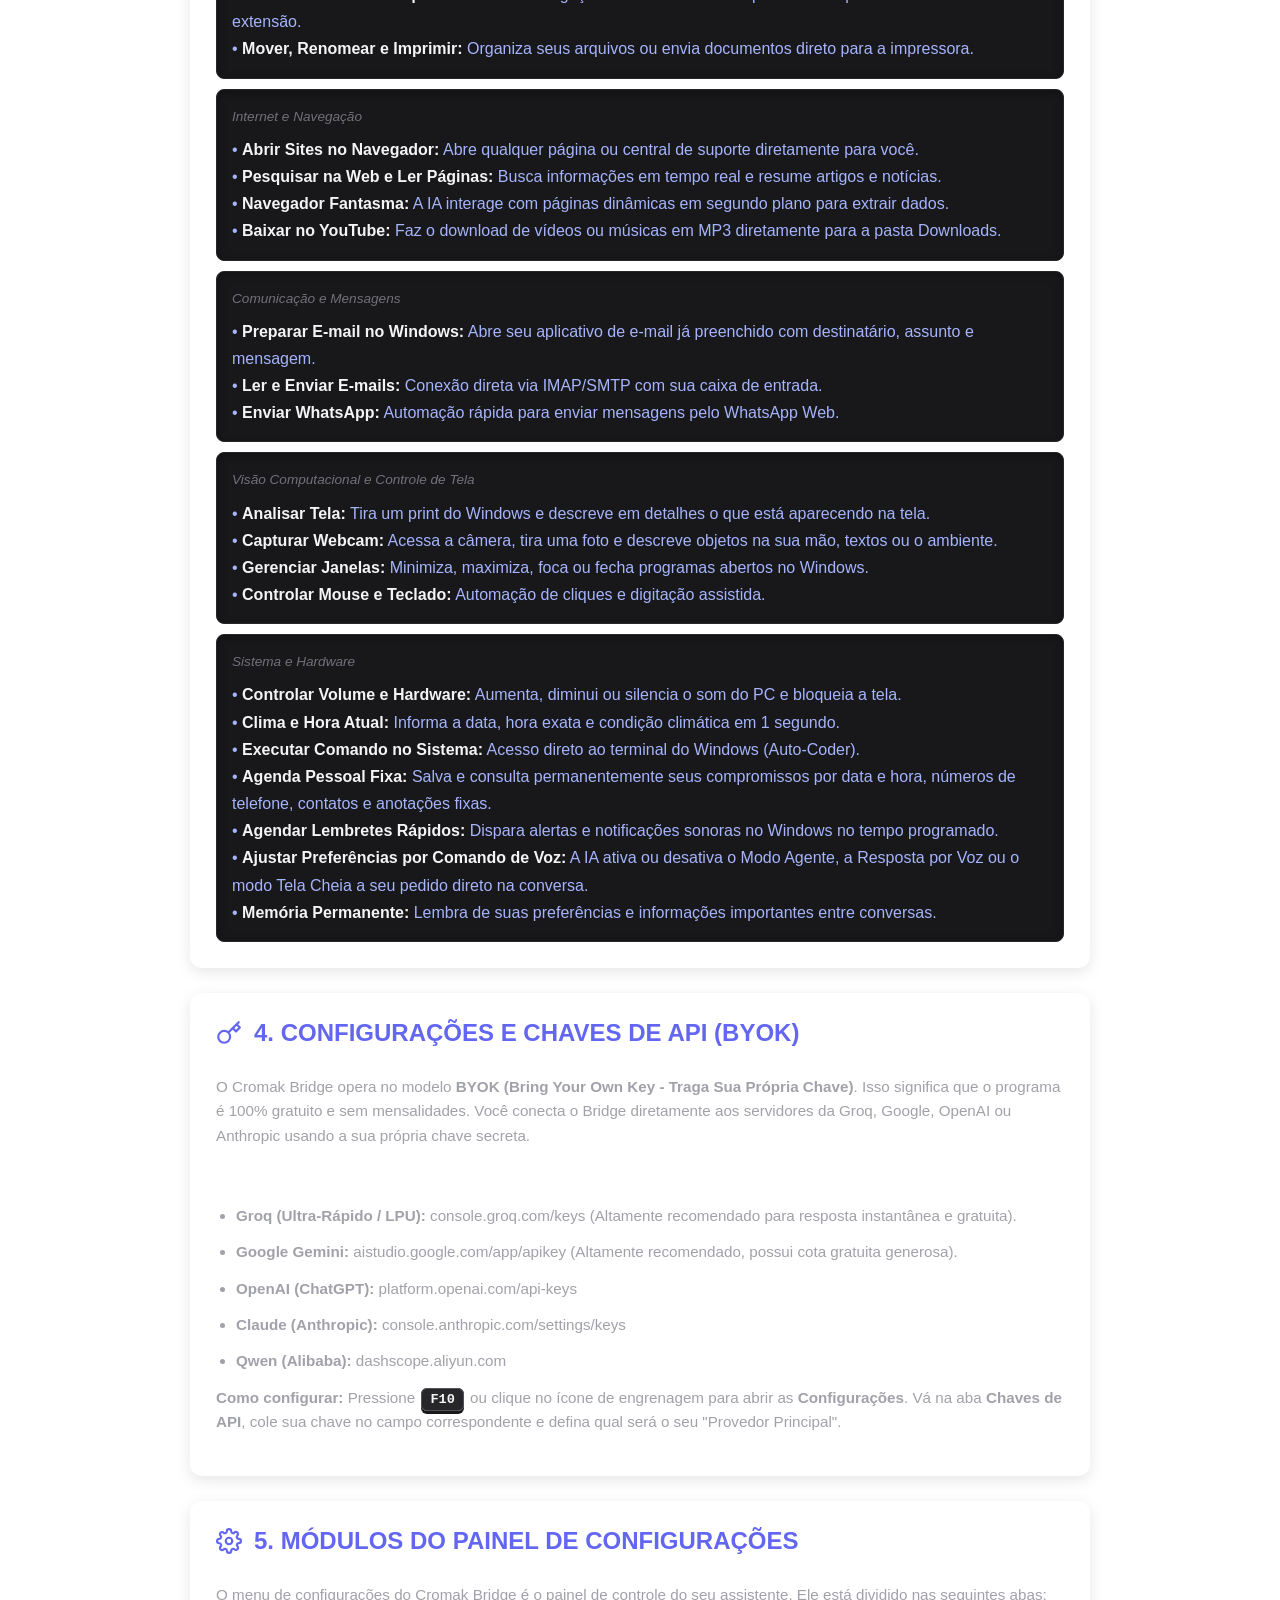
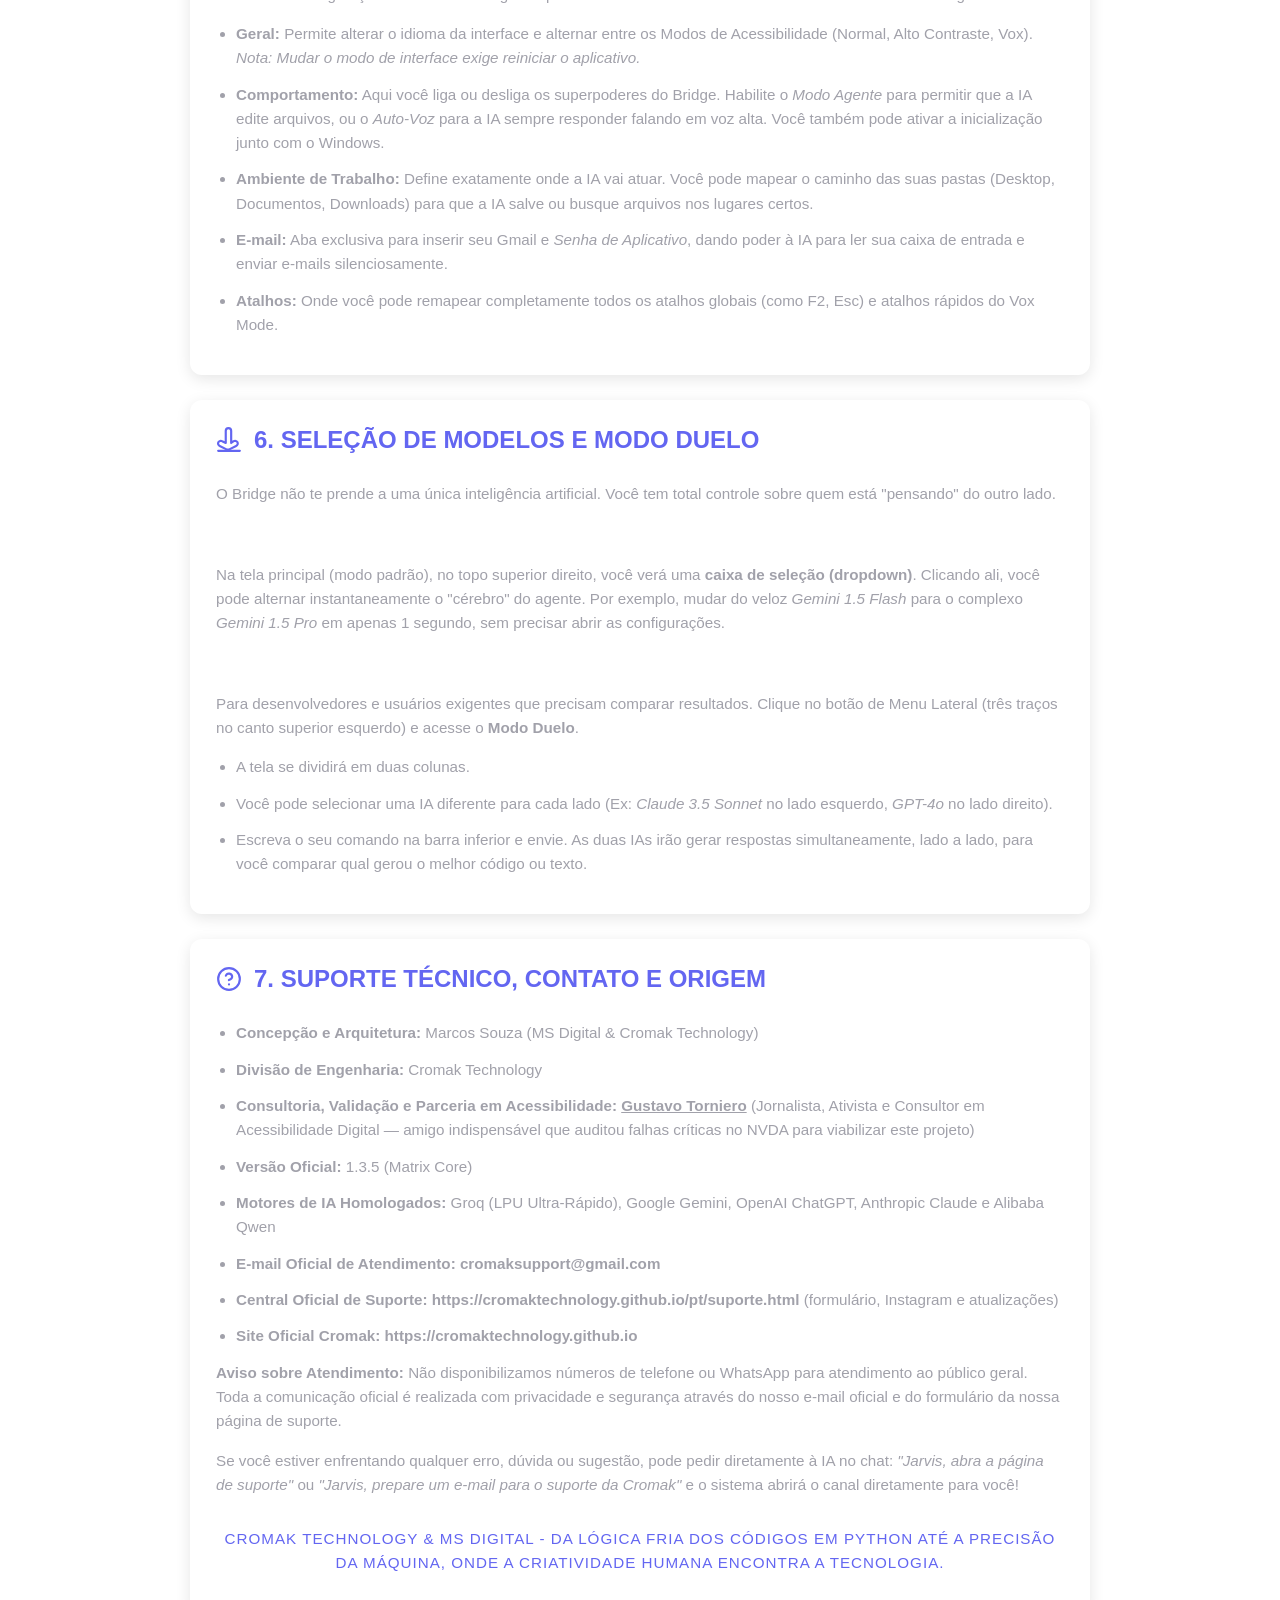
==== commit 32f81769: "fix(ui): sincroniza dropdowns de alto contraste e provedor ativo nas configuracoes e duelo v1.3.5" ====
--- a/web/help.html
+++ b/web/help.html
@@ -103,6 +103,32 @@
                 <li><span class="kbd">F10</span> &nbsp;<b>CONFIGURAÇÕES:</b> Abre o painel de preferências, chaves de API e temas.</li>
                 <li><span class="kbd">F11</span> &nbsp;<b>TELA CHEIA:</b> Alterna entre modo tela cheia e modo janela normal.</li>
                 <li><span class="kbd">Seta para Cima</span> (no campo vazio): Pula o cursor para a última mensagem da conversa para navegação acessível.</li>
+            </ul>
+
+            <h3><svg class="sub-icon" viewBox="0 0 24 24" fill="none" stroke-width="2" stroke-linecap="round" stroke-linejoin="round"><rect x="2" y="4" width="20" height="16" rx="2"></rect><path d="M7 15h10M12 9v6"></path></svg> 2.2 NAVEGAÇÃO SEQUENCIAL CIRCULAR (TAB E SHIFT + TAB)</h3>
+            <p>O Cromak Bridge Vox conta com mapeamento determinístico de foco por script. Pressionar as teclas de tabulação permite percorrer toda a interface em ciclo fechado e fluido:</p>
+            <ul>
+                <li><span class="kbd">Tab</span> &nbsp;<b>AVANÇAR CICLICAMENTE:</b> Move o foco no sentido horário pela ordem estrita:
+                    <ol style="margin-top: 8px; margin-bottom: 8px; padding-left: 20px; line-height: 1.8;">
+                        <li><b>Caixa de Digitação:</b> Envie uma mensagem...</li>
+                        <li><b>Microfone:</b> Ativação do Walkie-Talkie</li>
+                        <li><b>Botão Enviar:</b> Disparo da mensagem</li>
+                        <li><b>Botão Modo Conversa:</b> Seleção do modo padrão</li>
+                        <li><b>Botão Modo Duelo:</b> Comparativo simultâneo entre 2 IAs</li>
+                        <li><b>Botão Nova Conversa:</b> Inicia nova sessão limpa</li>
+                        <li><b>Pesquisar Sessão:</b> Busca rápida no histórico</li>
+                        <li><b>Itens Recentes:</b> Conversas anteriores salvas (Pressione <span class="kbd">Enter</span> ou <span class="kbd">Espaço</span> para abrir a conversa)</li>
+                        <li><b>Botão Configurações:</b> Menu e preferências gerais</li>
+                        <li><b>Alternar Painel Lateral:</b> Oculta/exibe barra lateral</li>
+                        <li><b>Provedor de IA:</b> Seletor rápido de motor ativo</li>
+                        <li><b>Modelo de IA:</b> Seletor rápido do modelo de inteligência</li>
+                        <li><b>Diagnóstico de Conexão:</b> Abre o balão Help moderno com status da rede</li>
+                        <li><b>Anexar Arquivo:</b> Menu de anexos, imagens e projetos</li>
+                        <li><i>(Retorna para a Caixa de Digitação)</i></li>
+                    </ol>
+                </li>
+                <li><span class="kbd">Shift + Tab</span> &nbsp;<b>RETROCEDER CICLICAMENTE:</b> Percorre essa mesma sequência rigorosa no sentido inverso.</li>
+                <li><span class="kbd">ESC</span> &nbsp;<b>FOCO DIRETO NA DIGITAÇÃO:</b> Fecha balões de ajuda, menus suspensos ou interrompe a fala, devolvendo o cursor imediatamente para o campo de envio de mensagens de qualquer lugar da tela.</li>
             </ul>
 
             <h3><svg class="sub-icon" viewBox="0 0 24 24" fill="none" stroke-width="2" stroke-linecap="round" stroke-linejoin="round"><path d="M14 2H6a2 2 0 0 0-2 2v16a2 2 0 0 0 2 2h12a2 2 0 0 0 2-2V8z"></path><polyline points="14 2 14 8 20 8"></polyline><line x1="16" y1="13" x2="8" y2="13"></line><line x1="16" y1="17" x2="8" y2="17"></line></svg> 2.3 DIAGNÓSTICO E PRIVACIDADE TOTAL (LOGS SEGUROS)</h3>
--- a/web/lib/style.css
+++ b/web/lib/style.css
@@ -275,6 +275,15 @@
     border-left: 3px solid var(--accent-1);
 }
 
+.settings-sidebar .tab-btn:focus,
+.settings-sidebar .tab-btn:focus-visible {
+    outline: 2px solid var(--accent-1) !important;
+    outline-offset: -2px !important;
+    background: rgba(99, 102, 241, 0.25) !important;
+    color: #ffffff !important;
+    box-shadow: 0 0 12px rgba(99, 102, 241, 0.6) !important;
+}
+
 .settings-content-area {
     flex: 1;
     padding: 30px 40px;
@@ -341,3 +350,160 @@
     outline: 2px solid var(--accent-1);
     outline-offset: 2px;
 }
+
+/* ========================================================
+   BALÃO DE AJUDA / HELP FLUTUANTE CUSTOMIZADO
+   ======================================================== */
+.help-tooltip-container {
+    position: relative;
+    display: inline-flex;
+    align-items: center;
+}
+
+.help-balloon {
+    position: absolute;
+    top: calc(100% + 12px);
+    right: 0;
+    width: 290px;
+    background: rgba(14, 14, 22, 0.96);
+    backdrop-filter: blur(18px);
+    -webkit-backdrop-filter: blur(18px);
+    border: 1px solid rgba(99, 102, 241, 0.35);
+    border-radius: 12px;
+    padding: 12px 16px;
+    box-shadow: 0 16px 36px rgba(0, 0, 0, 0.75), 0 0 20px rgba(99, 102, 241, 0.2);
+    color: var(--text-primary);
+    z-index: 10000;
+    opacity: 0;
+    visibility: hidden;
+    transform: translateY(-8px) scale(0.97);
+    transition: all 0.22s cubic-bezier(0.16, 1, 0.3, 1);
+    pointer-events: none;
+    text-align: left;
+}
+
+/* Seta estilizada do balão */
+.help-balloon::before {
+    content: '';
+    position: absolute;
+    top: -6px;
+    right: 24px;
+    width: 10px;
+    height: 10px;
+    background: rgba(14, 14, 22, 0.96);
+    border-left: 1px solid rgba(99, 102, 241, 0.35);
+    border-top: 1px solid rgba(99, 102, 241, 0.35);
+    transform: rotate(45deg);
+}
+
+.help-tooltip-container:hover .help-balloon,
+.help-tooltip-container:focus-within .help-balloon,
+#connectionStatusBadge:focus .help-balloon,
+#connectionStatusBadge:focus-visible .help-balloon {
+    opacity: 1;
+    visibility: visible;
+    transform: translateY(0) scale(1);
+}
+
+/* ========================================================
+   NAVEGAÇÃO POR TECLADO & FOCO VISÍVEL DE ALTO CONTRASTE (WCAG)
+   ======================================================== */
+:focus-visible {
+    outline: 2px solid var(--accent-1) !important;
+    outline-offset: 2px !important;
+    box-shadow: 0 0 12px rgba(99, 102, 241, 0.6) !important;
+}
+
+/* 1. Caixas de digitação SEM borda ao receber foco (Conversa e Duelo) */
+#userInput,
+#userInput:focus,
+#userInput:focus-visible,
+#duelInput,
+#duelInput:focus,
+#duelInput:focus-visible {
+    outline: none !important;
+    outline-offset: 0 !important;
+    box-shadow: none !important;
+    border: none !important;
+}
+
+.input-container:focus-within {
+    border-color: rgba(99, 102, 241, 0.5) !important;
+}
+
+/* 2. Botões de Modo com foco visível nítido */
+.mode-btn:focus,
+.mode-btn:focus-visible {
+    outline: 2px solid var(--accent-1) !important;
+    outline-offset: 2px !important;
+    background: rgba(99, 102, 241, 0.3) !important;
+    color: #ffffff !important;
+    box-shadow: 0 0 14px rgba(99, 102, 241, 0.7) !important;
+}
+
+/* 3. Botão Nova Conversa com destaque luminoso */
+.btn-new-chat:focus,
+.btn-new-chat:focus-visible {
+    outline: 2px solid #ffffff !important;
+    outline-offset: 2px !important;
+    box-shadow: 0 0 25px rgba(99, 102, 241, 0.9) !important;
+    transform: translateY(-1px);
+}
+
+/* 4. Campo de pesquisa de conversas */
+.search-bar:focus,
+.search-bar:focus-visible {
+    outline: 2px solid var(--accent-1) !important;
+    outline-offset: 1px !important;
+    border-color: var(--accent-1) !important;
+    box-shadow: 0 0 14px rgba(99, 102, 241, 0.4) !important;
+}
+
+/* 5. Itens da lista de conversas recentes */
+.session-item:focus,
+.session-item:focus-visible {
+    outline: 2px solid var(--accent-1) !important;
+    outline-offset: -1px !important;
+    background: rgba(99, 102, 241, 0.25) !important;
+    color: #ffffff !important;
+}
+
+.session-item:focus-within .session-actions,
+.session-item:focus .session-actions {
+    display: flex !important;
+}
+
+/* 6. Ações, configurações, seletores e status de conexão */
+.settings-btn:focus,
+.settings-btn:focus-visible,
+.s-action-btn:focus,
+.s-action-btn:focus-visible,
+.icon-btn:focus,
+.icon-btn:focus-visible,
+.btn-send:focus,
+.btn-send:focus-visible,
+.model-dropdown:focus,
+.model-dropdown:focus-visible,
+.custom-select-trigger:focus,
+.custom-select-trigger:focus-visible,
+#connectionStatusBadge:focus,
+#connectionStatusBadge:focus-visible,
+#connectionStatusBadgeDuel:focus,
+#connectionStatusBadgeDuel:focus-visible,
+#btnAttachmentDuel:focus,
+#btnAttachmentDuel:focus-visible,
+#micBtnDuel:focus,
+#micBtnDuel:focus-visible,
+#duelSendBtn:focus,
+#duelSendBtn:focus-visible {
+    outline: 2px solid var(--accent-1) !important;
+    outline-offset: 2px !important;
+    box-shadow: 0 0 12px rgba(99, 102, 241, 0.6) !important;
+}
+
+#connectionStatusBadgeDuel:focus .help-balloon,
+#connectionStatusBadgeDuel:focus-visible .help-balloon {
+    opacity: 1;
+    visibility: visible;
+    transform: translateY(0) scale(1);
+}
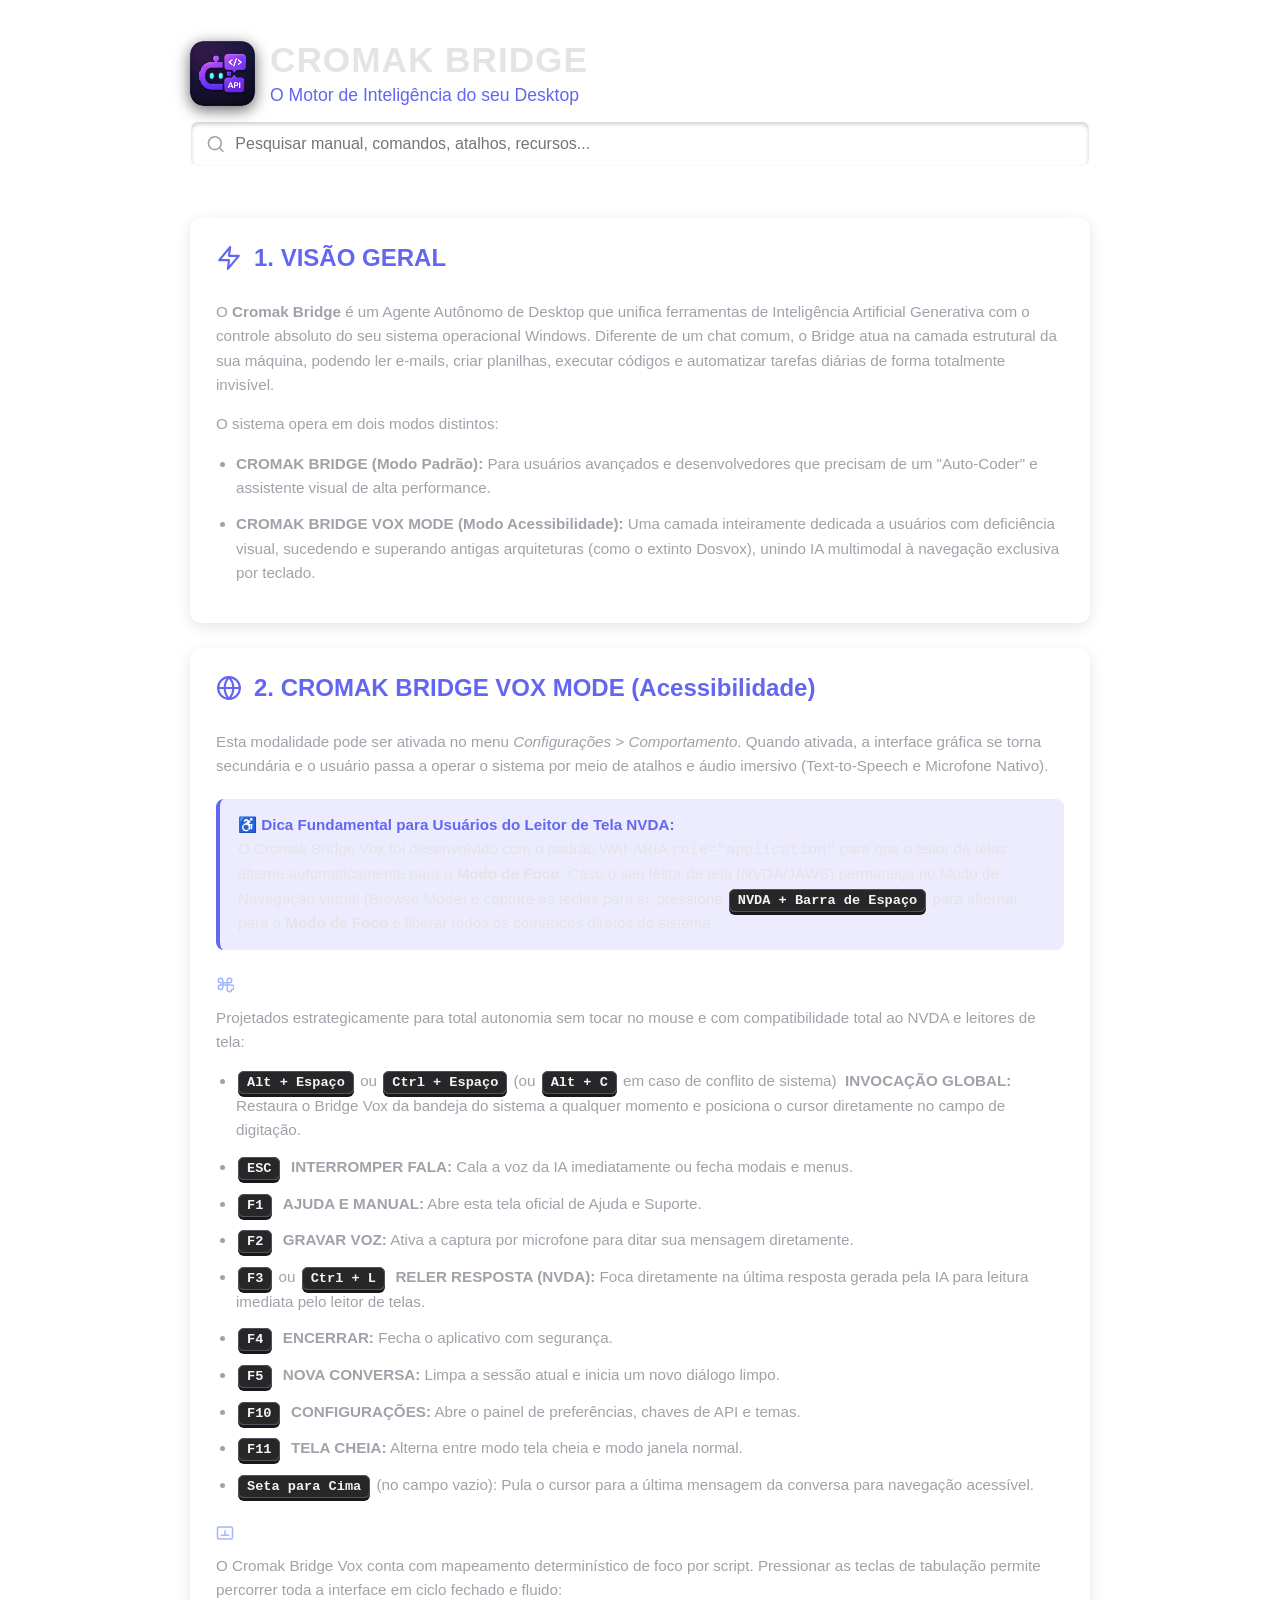
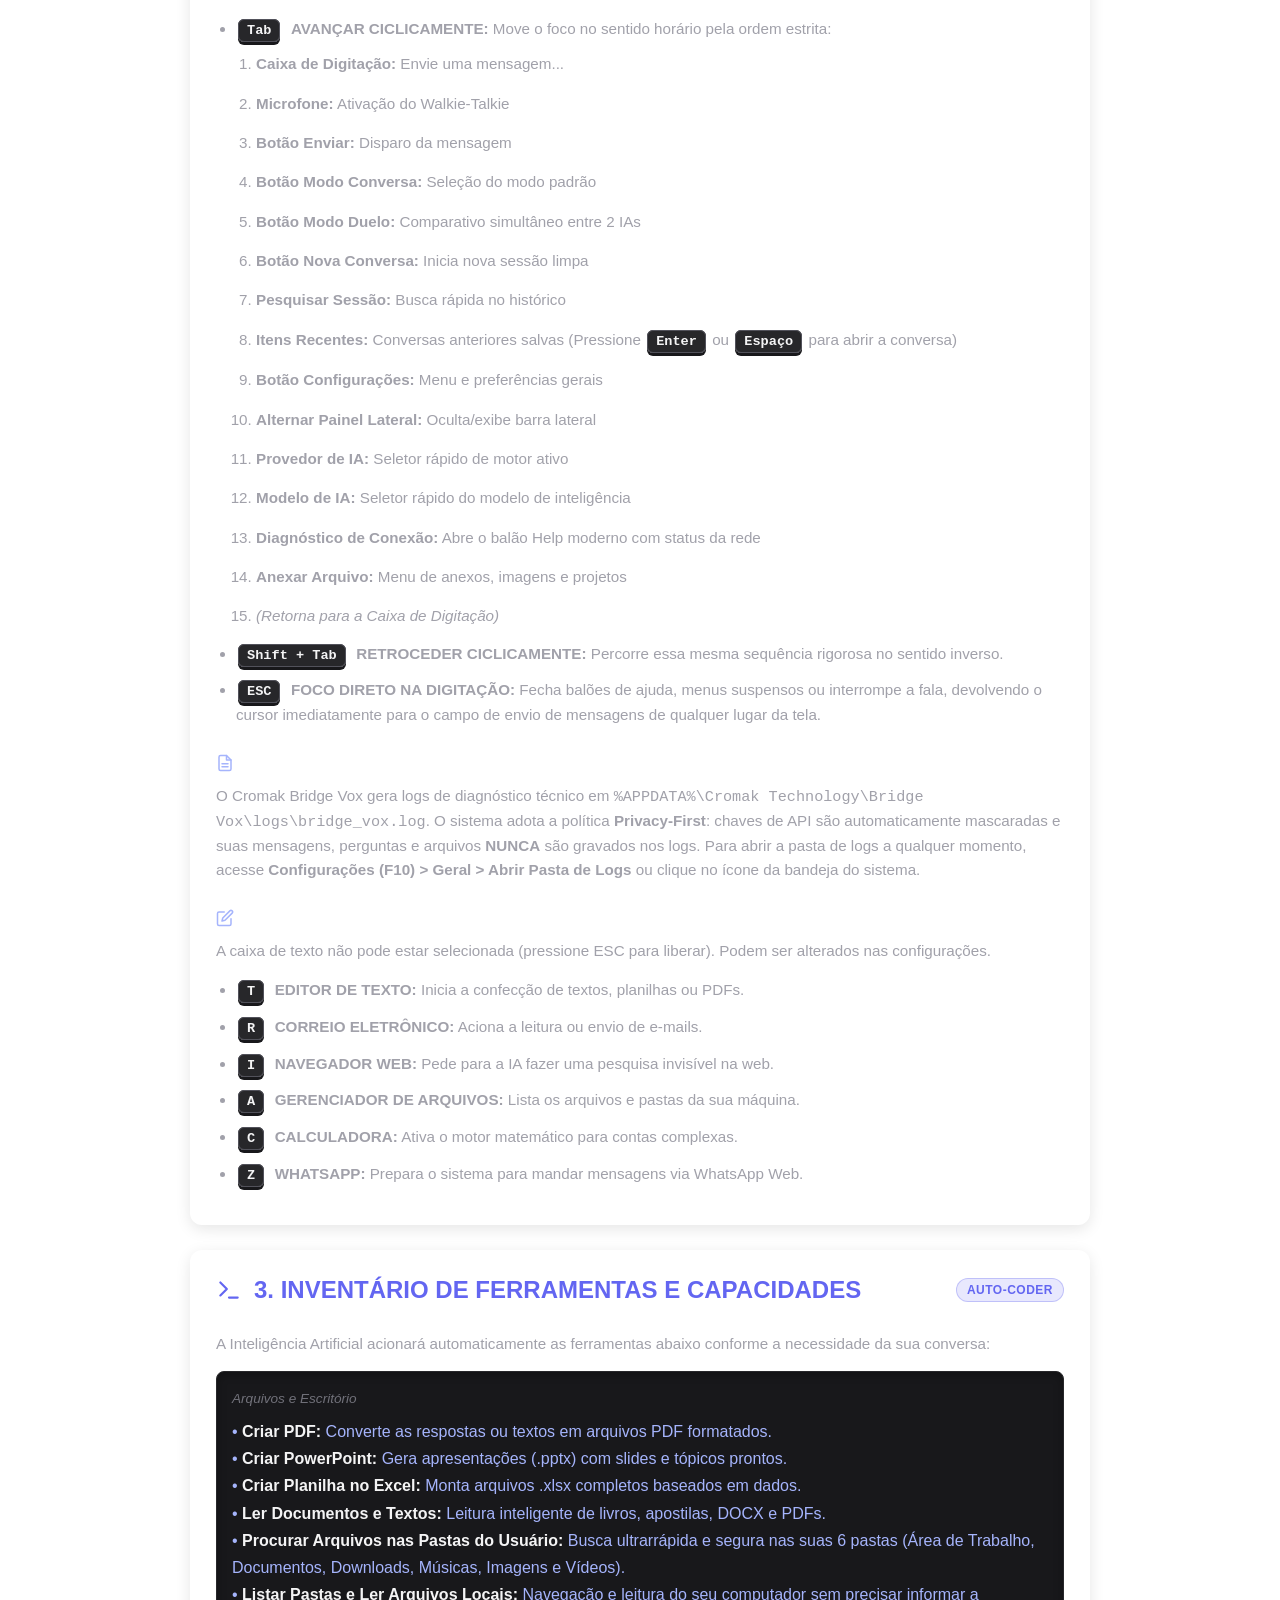
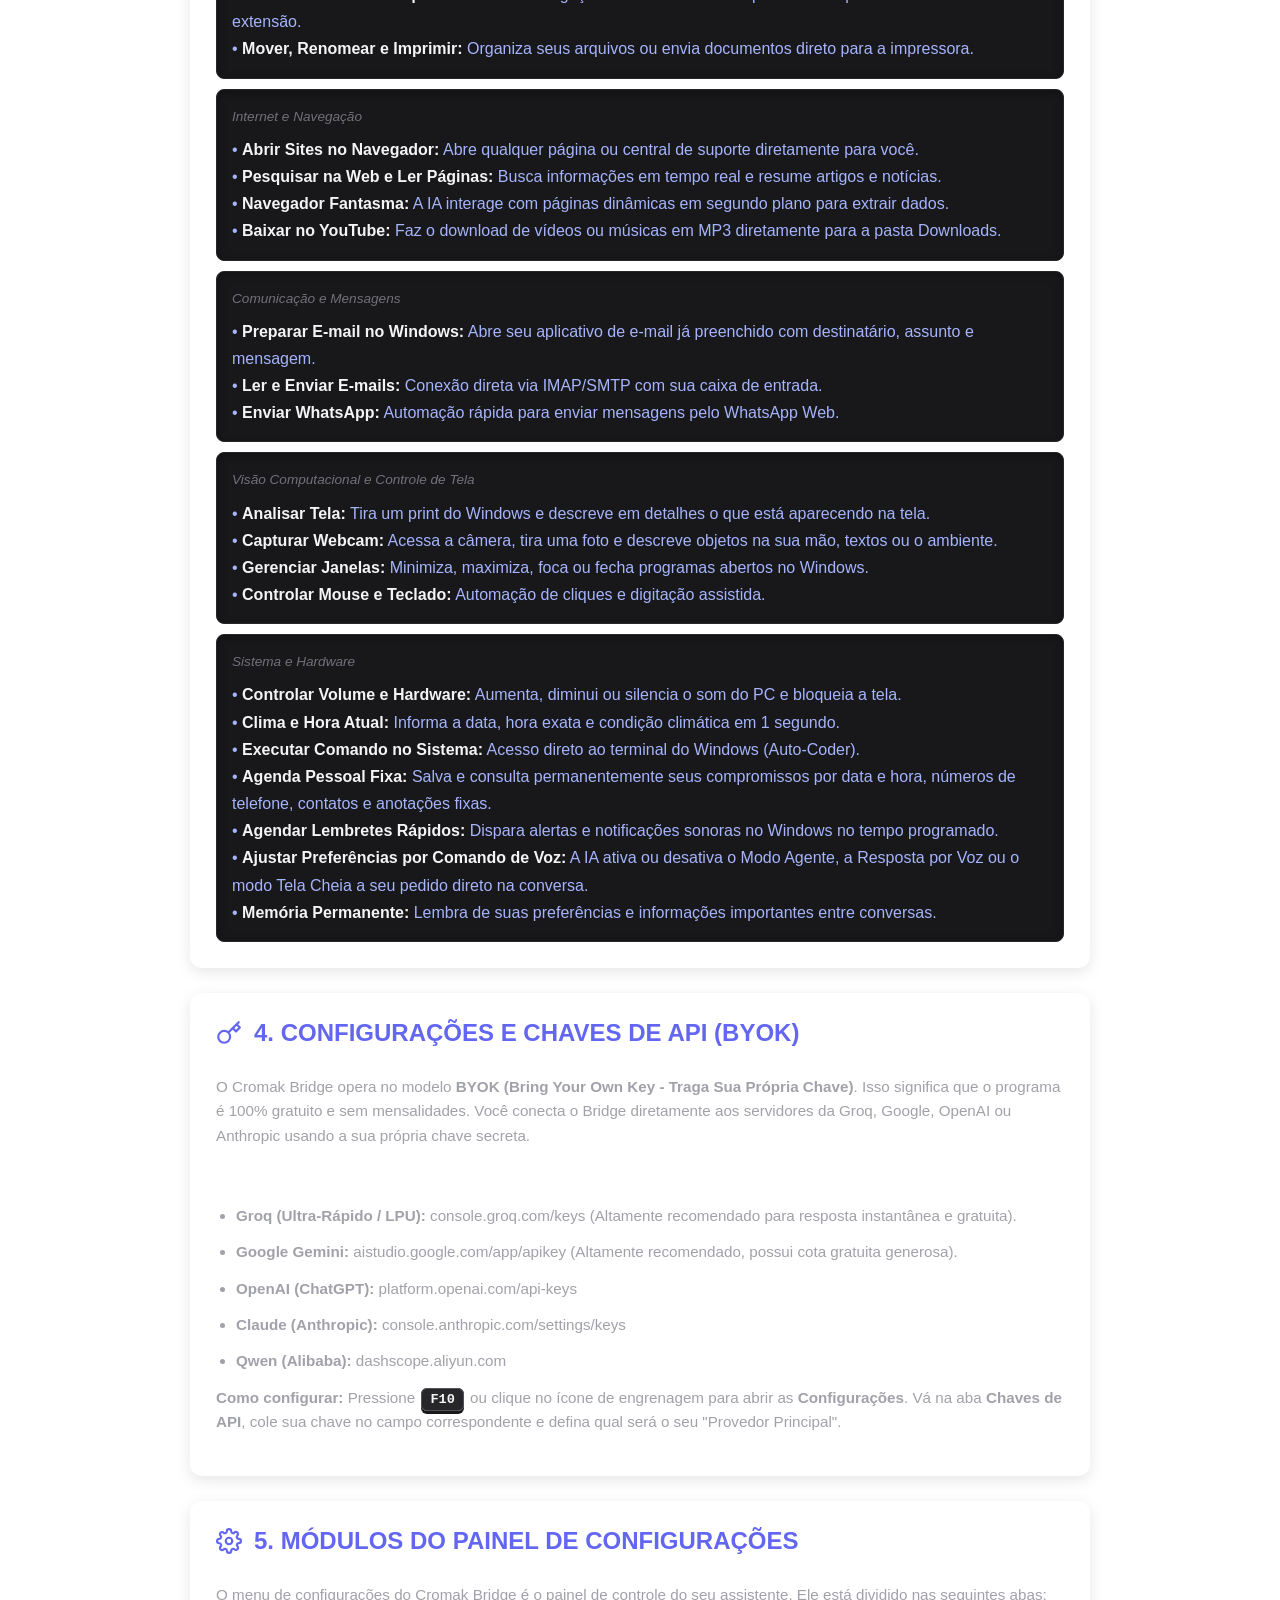
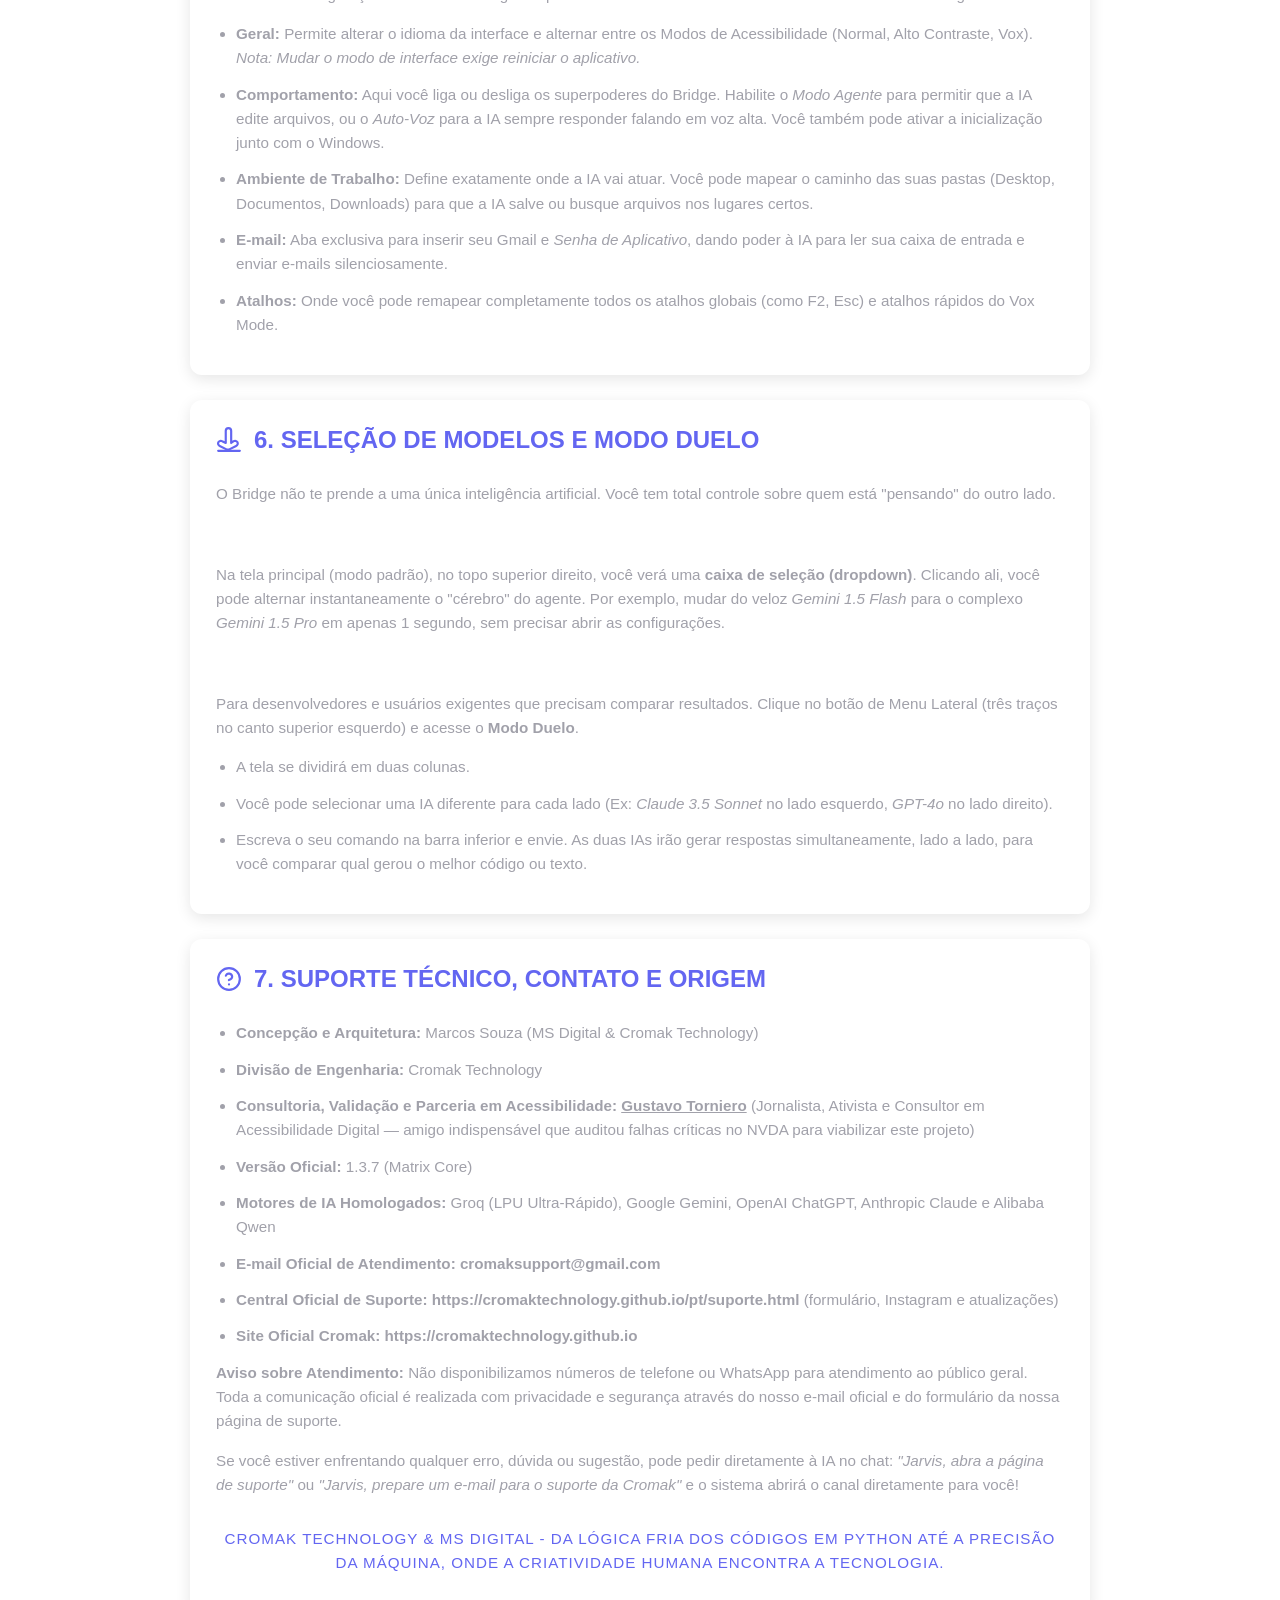
==== commit 320ccdaa: "feat(v1.3.7): caixa inteligente de api, remanejamento automatico, desativacao de provedores sem chav" ====
--- a/web/help.html
+++ b/web/help.html
@@ -267,7 +267,7 @@
                 <li><b>Concepção e Arquitetura:</b> Marcos Souza (MS Digital & Cromak Technology)</li>
                 <li><b>Divisão de Engenharia:</b> Cromak Technology</li>
                 <li><b>Consultoria, Validação e Parceria em Acessibilidade:</b> <a href="https://torniero.com.br" target="_blank" style="color: var(--accent-2); text-decoration: underline; font-weight: bold;">Gustavo Torniero</a> (Jornalista, Ativista e Consultor em Acessibilidade Digital — amigo indispensável que auditou falhas críticas no NVDA para viabilizar este projeto)</li>
-                <li><b>Versão Oficial:</b> 1.3.5 (Matrix Core)</li>
+                <li><b>Versão Oficial:</b> 1.3.7 (Matrix Core)</li>
                 <li><b>Motores de IA Homologados:</b> Groq (LPU Ultra-Rápido), Google Gemini, OpenAI ChatGPT, Anthropic Claude e Alibaba Qwen</li>
                 <li><b>E-mail Oficial de Atendimento:</b> <a href="mailto:cromaksupport@gmail.com" style="color: var(--accent-2); text-decoration: none; font-weight: bold;">cromaksupport@gmail.com</a></li>
                 <li><b>Central Oficial de Suporte:</b> <a href="https://cromaktechnology.github.io/pt/suporte.html" style="color: var(--accent-2); text-decoration: none; font-weight: bold;">https://cromaktechnology.github.io/pt/suporte.html</a> (formulário, Instagram e atualizações)</li>
--- a/web/lib/style.css
+++ b/web/lib/style.css
@@ -132,6 +132,22 @@
         .custom-select-dropdown.active { opacity: 1; transform: translateY(0); }
         .custom-select-dropdown button { background: transparent; border: none; color: var(--text-primary); padding: 8px 16px; border-radius: 8px; font-size: 0.9rem; cursor: pointer; transition: 0.2s; text-align: left; width: 100%; }
         .custom-select-dropdown button:hover { background: rgba(255,255,255,0.05); color: var(--accent-1); }
+        .custom-select-dropdown button:disabled,
+        .custom-select-dropdown button[aria-disabled="true"],
+        .custom-select-dropdown button.option-disabled {
+            opacity: 0.35 !important;
+            cursor: not-allowed !important;
+            pointer-events: none !important;
+            color: var(--text-secondary) !important;
+            background: transparent !important;
+        }
+        body.high-contrast-theme .custom-select-dropdown button:disabled,
+        body.high-contrast-theme .custom-select-dropdown button[aria-disabled="true"],
+        body.high-contrast-theme .custom-select-dropdown button.option-disabled {
+            opacity: 0.35 !important;
+            color: #777 !important;
+            border-color: #333 !important;
+        }
         
         /* CHIPS DE ANEXO (DOCUMENTOS) E MODAL DE IMAGEM */
         .attachment-chip { display: inline-flex; align-items: center; background: rgba(0, 0, 0, 0.4); border: 1px solid var(--border-glass); border-radius: 8px; padding: 10px 14px; margin-bottom: 12px; font-size: 0.9rem; font-weight: 600; cursor: pointer; transition: var(--transition); color: var(--text-primary); box-shadow: 0 4px 10px rgba(0,0,0,0.2); }
